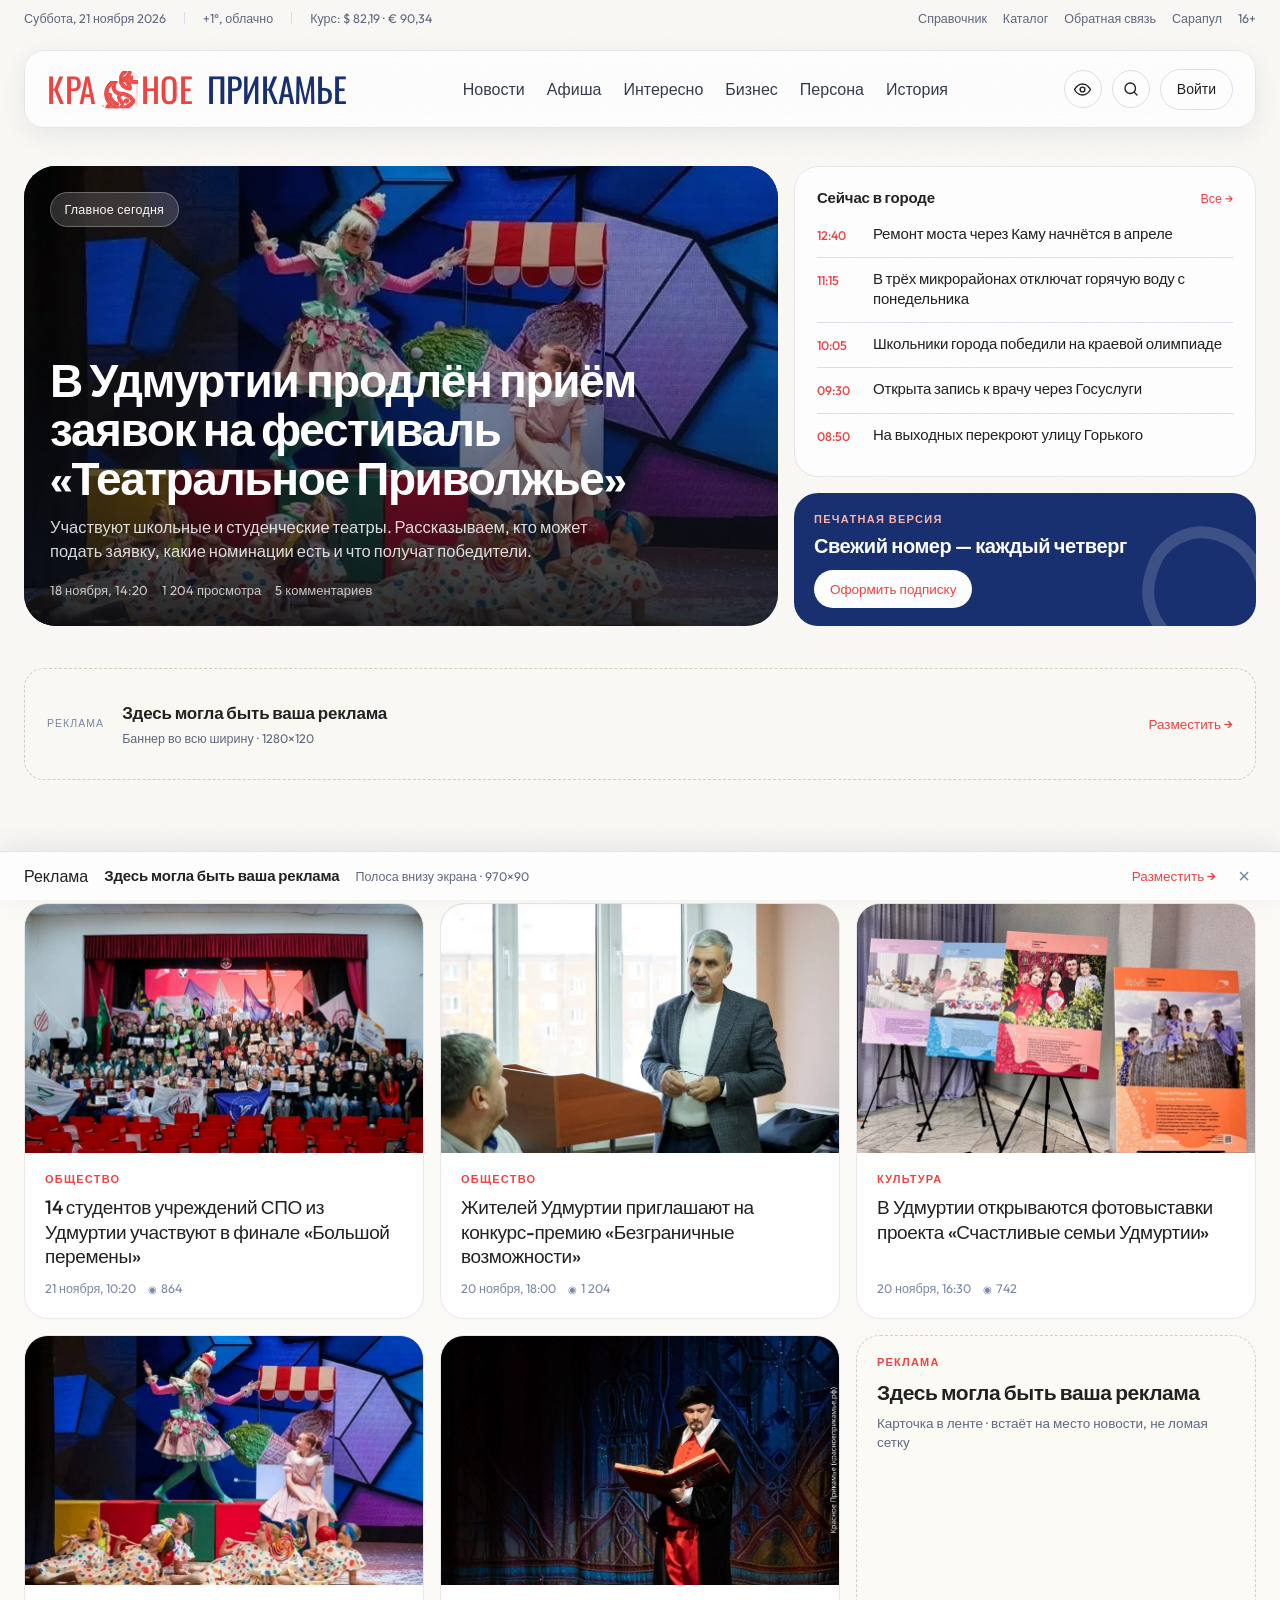
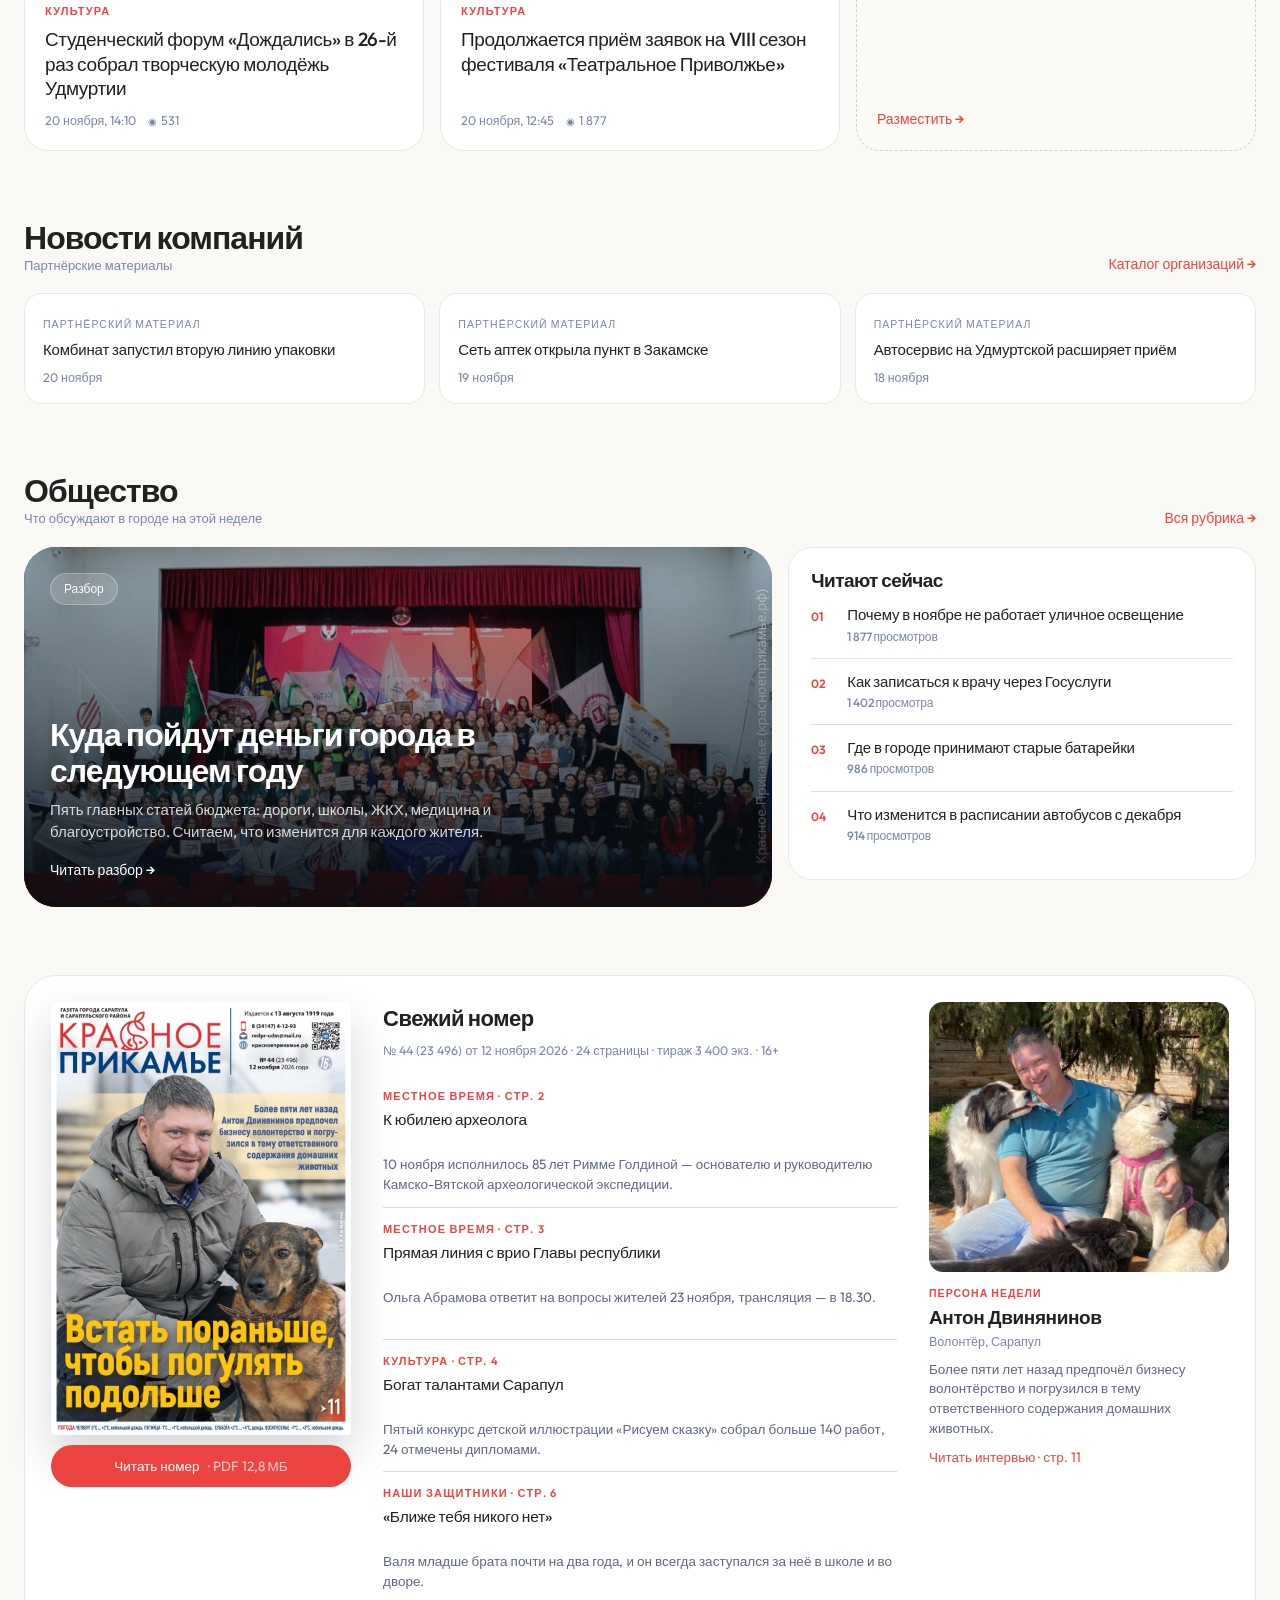
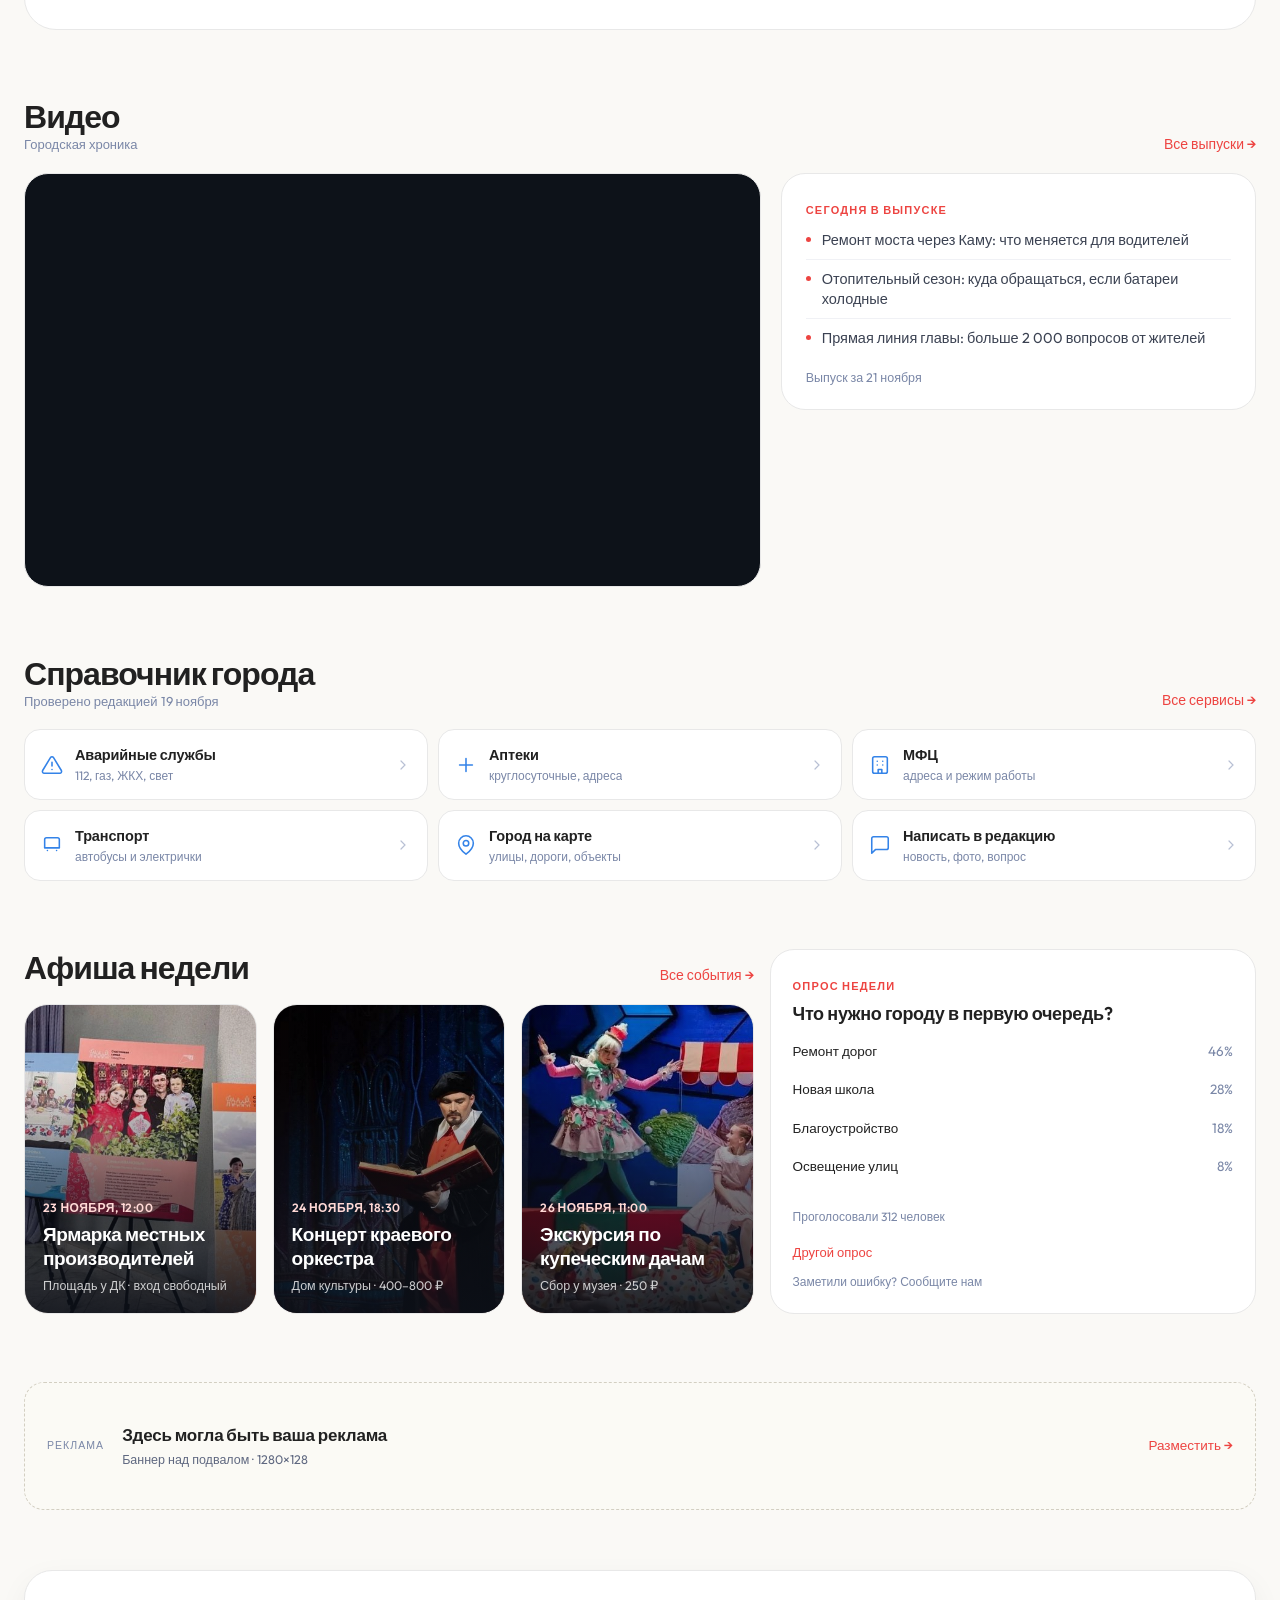
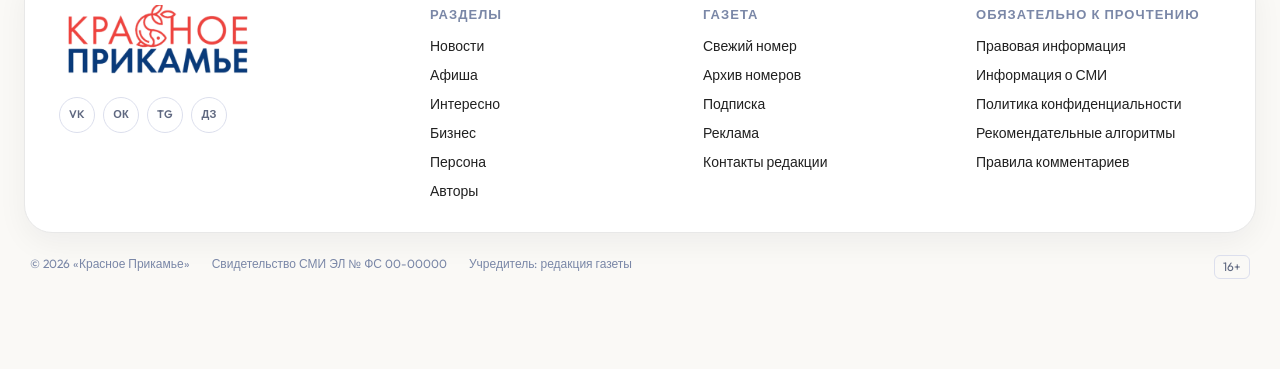
==== index.html @ 41084ffc "Рыба в логотипе очищена от служебного текста и обрезана по контуру" ====
<!DOCTYPE html>
<html lang="ru">
<head>
<meta charset="utf-8">
<meta name="viewport" content="width=device-width, initial-scale=1">
<title>Красное Прикамье — главная</title>
<link rel="icon" href="assets/favicon-32.png" sizes="32x32" type="image/png">
<link rel="icon" href="assets/favicon.png" sizes="512x512" type="image/png">
<link rel="apple-touch-icon" href="assets/favicon-180.png">
<link rel="preconnect" href="https://fonts.googleapis.com">
<link rel="preconnect" href="https://fonts.gstatic.com" crossorigin>
<link href="https://fonts.googleapis.com/css2?family=Outfit:wght@400;500;600;700&family=Oswald:wght@300;400;500;600&display=swap" rel="stylesheet">
<style>
  :root{
    --bg:#faf9f6;
    --surface:#fff;
    --edge:#e8e8e8;
    --ink:#212121;
    --muted:#5f6880;
    --muted-2:#7a87a7;
    --line:#dcdfed;
    --accent:#ed4441;
    --accent-soft:#fdeeea;
    --navy:#18306f;
    --dark:#141413;
    --r:24px;
    --r-lg:32px;
    --wrap:1280px;
  }
  /* зерно бумаги: фиксированный слой поверх страницы */
  body::after{
    content:"";position:fixed;inset:0;pointer-events:none;z-index:60;opacity:.055;
    mix-blend-mode:multiply;
    background-image:url("data:image/svg+xml,%3Csvg xmlns='http://www.w3.org/2000/svg' width='180' height='180'%3E%3Cfilter id='n'%3E%3CfeTurbulence type='fractalNoise' baseFrequency='.9' numOctaves='4' stitchTiles='stitch'/%3E%3CfeColorMatrix type='saturate' values='0'/%3E%3C/filter%3E%3Crect width='180' height='180' filter='url(%23n)'/%3E%3C/svg%3E");
    background-size:180px 180px;
  }
  *{box-sizing:border-box}
  html{scroll-behavior:smooth}
  body{
    margin:0;background:var(--bg);color:var(--ink);
    font:16px/1.5 Outfit,-apple-system,BlinkMacSystemFont,"Helvetica Neue",Arial,sans-serif;
    -webkit-font-smoothing:antialiased;overflow-x:hidden;
  }
  a{color:inherit;text-decoration:none}
  img{display:block;max-width:100%}
  .wrap{width:min(var(--wrap),calc(100% - 48px));margin-inline:auto}
  @media(max-width:640px){.wrap{width:calc(100% - 32px)}}

  /* ---------- шапка ---------- */
  .topline{
    background:var(--bg);
    font-size:12.5px;color:var(--muted);
  }
  .topline .wrap{display:flex;align-items:center;gap:18px;min-height:36px}
  .topline .sep{width:1px;height:12px;background:var(--line)}
  .topline .right{margin-left:auto;display:flex;gap:16px}
  .topline .svc{color:var(--muted)}
  .topline .svc:hover{color:var(--accent)}
  @media(max-width:1100px){.topline .svc{display:none}}
  @media(max-width:640px){
    .topline .wrap{gap:12px;font-size:11.5px}
    .topline .cur{display:none}
    .topline .cur-sep{display:none}
    .topline .right span:not(.keep){display:none}
  }

  header{
    position:sticky;top:14px;z-index:40;
    width:min(var(--wrap),calc(100% - 48px));margin:14px auto 18px;
    background:rgba(255,255,255,.86);
    -webkit-backdrop-filter:blur(8px) saturate(1.1);
    backdrop-filter:blur(8px) saturate(1.1);
    border:1px solid var(--edge);border-radius:20px;
    box-shadow:0 8px 26px rgba(20,25,40,.07)
  }
  @supports not ((backdrop-filter:blur(1px)) or (-webkit-backdrop-filter:blur(1px))){
    header{background:#fff}
  }
  header .wrap{width:auto;padding:0 22px;margin:0}
  @media(max-width:640px){
    header{width:calc(100% - 24px);top:8px;margin:10px auto 14px;border-radius:16px}
    header .wrap{padding:0 14px}
  }
  .nav{display:grid;grid-template-columns:auto 1fr auto;align-items:center;gap:24px;height:76px}
  .logo{display:inline-flex;align-items:center;white-space:nowrap;text-transform:uppercase;
    font-family:'Oswald',-apple-system,sans-serif;font-size:34px;line-height:1}
  .logo .red{color:var(--accent);font-weight:400;letter-spacing:.02em}
  .logo .fish{height:1.12em;width:auto;vertical-align:center;transform:translateY(.07em);
    margin:0 .09em 0 .09em;
    filter:drop-shadow(.3px 0 0 var(--accent)) drop-shadow(-.3px 0 0 var(--accent)) drop-shadow(0 .3px 0 var(--accent)) drop-shadow(0 -.3px 0 var(--accent))}
  .logo .navy{color:#183070;font-weight:400;letter-spacing:-.005em;display:inline-block;margin-left:.4em}
  .logo:hover{opacity:.88}
  @media(max-width:760px){.logo{font-size:22px}}
  .menu{display:flex;gap:22px;justify-content:center;padding:0 24px;margin-left:0;font-size:16px;color:#333c4d;font-weight:400}
  .menu a:hover{color:var(--accent)}
  .nav-actions{display:flex;align-items:center;gap:10px}
  .iconbtn{width:38px;height:38px;border-radius:50%;display:grid;place-items:center;
    border:1px solid var(--line);background:#fff;color:var(--ink);cursor:pointer}
  .iconbtn:hover{border-color:var(--accent);color:var(--accent)}
  .btn{display:inline-flex;align-items:center;gap:8px;border-radius:999px;padding:10px 18px;
    font-size:14px;font-weight:500;background:var(--accent);color:#fff}
  .btn:hover{filter:brightness(1.06)}
  .btn-login{display:inline-flex;align-items:center;border-radius:999px;padding:9px 16px;
    font-size:14px;font-weight:500;color:var(--ink);border:1px solid var(--line);background:#fff}
  .btn-login:hover{border-color:var(--accent);color:var(--accent)}
  @media(max-width:520px){.btn-login{display:none}}
  .burger{display:none}
  @media(max-width:1080px){
    .menu{display:none}
    .nav{grid-template-columns:1fr auto 1fr;gap:12px}
    .logo{justify-self:center}
    .burger{justify-self:start}
    .nav-actions{justify-self:end}
    .burger{display:grid}
  }

  /* ---------- первый экран ---------- */
  .first{padding:20px 0 8px}
  .first-grid{display:grid;grid-template-columns:1.55fr .95fr;gap:16px}
  @media(max-width:1024px){.first-grid{grid-template-columns:1fr}}

  .lead{
    position:relative;border-radius:var(--r-lg);overflow:hidden;min-height:460px;
    display:flex;flex-direction:column;justify-content:space-between;padding:26px;color:#fff;
    background:linear-gradient(160deg,#16264f 0%,#2b4a7d 55%,#6f8bb0 100%);
  }
  .lead::after{
    content:"";position:absolute;inset:0;
    background:linear-gradient(to top,rgba(10,14,20,.88) 0%,rgba(10,14,20,.35) 55%,rgba(10,14,20,.18) 100%);
  }
  .lead > *{position:relative;z-index:2}
  .lead .badge{
    align-self:flex-start;border-radius:999px;background:rgba(255,255,255,.16);
    border:1px solid rgba(255,255,255,.28);padding:7px 14px;font-size:12.5px;
    letter-spacing:.02em;backdrop-filter:blur(8px)
  }
  .lead h1{
    margin:0 0 12px;font-size:clamp(30px,3.6vw,46px);line-height:1.06;
    letter-spacing:-.03em;font-weight:600;max-width:22ch
  }
  .lead p{margin:0 0 18px;font-size:16.5px;line-height:1.45;color:rgba(255,255,255,.85);max-width:52ch}
  .lead .meta{display:flex;gap:14px;font-size:13px;color:rgba(255,255,255,.75)}

  .side{display:grid;grid-template-rows:1fr auto;gap:16px}
  .panel{background:var(--surface);border:1px solid var(--edge);border-radius:var(--r);padding:20px 22px;display:flex;flex-direction:column}
  .panel .ph{display:flex;align-items:baseline;justify-content:space-between;margin-bottom:14px}
  .panel .ph b{font-size:15px;letter-spacing:-.01em;font-weight:600}
  .panel .ph a{font-size:12.5px;color:var(--accent)}
  .nowlist{list-style:none;margin:0;padding:0;display:flex;flex-direction:column;justify-content:space-between;flex:1}
  .nowlist li{padding:11px 0;border-top:1px solid var(--line)}
  .nowlist li:first-child{border-top:0;padding-top:0}
  .nowlist a{display:grid;grid-template-columns:44px 1fr;gap:12px;align-items:start}
  .nowlist time{font-size:12.5px;color:var(--accent);font-weight:500;padding-top:2px}
  .nowlist b{font-size:15px;line-height:1.35;font-weight:500;letter-spacing:-.01em}
  .nowlist a:hover b{color:var(--accent)}

  .promo{
    position:relative;overflow:hidden;border-radius:var(--r);padding:18px 20px;background:#183070;
    display:flex;flex-direction:column;justify-content:space-between;gap:12px
  }
  .promo::after{
    content:"";position:absolute;right:-14px;bottom:-30px;width:104px;height:104px;
    border:12px solid rgba(255,255,255,.16);border-radius:46% 54% 48% 52%;transform:rotate(18deg)
  }
  .promo .kicker{position:relative;z-index:2;font-size:11px;letter-spacing:.12em;text-transform:uppercase;color:#ffb3ad;font-weight:600}
  .promo h3{position:relative;z-index:2;margin:6px 0 0;font-size:20px;line-height:1.2;letter-spacing:-.02em;font-weight:600;color:#fff}
  .promo .btn{align-self:flex-start;position:relative;z-index:2;padding:9px 16px;font-size:13.5px;background:#fff;color:var(--accent)}

  /* ---------- полоса разделов ---------- */

  /* ---------- секции ---------- */
  section{padding:34px 0}
  .sec-head{display:flex;align-items:flex-end;justify-content:space-between;gap:20px;margin-bottom:18px}
  h2{margin:0;font-size:clamp(24px,2.8vw,32px);line-height:1.15;letter-spacing:-.03em;font-weight:600}
  .sec-head .more{font-size:14px;color:var(--accent);white-space:nowrap;font-weight:500}
  .sec-head .sub{font-size:13px;color:var(--muted-2)}

  /* лента */
  .feed{display:grid;grid-template-columns:repeat(3,1fr);gap:16px}
  @media(max-width:980px){.feed{grid-template-columns:1fr 1fr}}
  @media(max-width:640px){.feed{grid-template-columns:1fr}}
  .ncard{background:var(--surface);border:1px solid var(--edge);border-radius:var(--r);overflow:hidden;display:flex;flex-direction:column;transition:box-shadow .18s,transform .18s}
  .ncard:hover{box-shadow:0 10px 26px rgba(20,25,40,.09);transform:translateY(-2px)}
  .ncard .ph{aspect-ratio:16/10;
    background:radial-gradient(80% 65% at 22% 14%,rgba(255,255,255,.55),transparent 62%),
      linear-gradient(135deg,#7f95ab,#b9c8d7 55%,#e2e9f0)}
  .ncard .ph.v2{background:radial-gradient(80% 65% at 25% 18%,rgba(255,255,255,.5),transparent 62%),
      linear-gradient(135deg,#7d918a,#b5c9c1 55%,#e0ece6)}
  .ncard .ph.v3{background:radial-gradient(80% 65% at 20% 16%,rgba(255,255,255,.5),transparent 62%),
      linear-gradient(135deg,#9c9186,#cfc7bd 55%,#efe9e1)}
  .ncard .body{padding:18px 20px 20px;display:flex;flex-direction:column;flex:1}
  .rub{font-size:11px;letter-spacing:.11em;text-transform:uppercase;color:var(--accent);font-weight:600}
  .ncard h3{margin:8px 0 10px;font-size:19px;line-height:1.3;letter-spacing:-.02em;font-weight:500}
  .ncard:hover h3{color:var(--accent)}
  .ncard .meta{margin-top:auto;display:flex;gap:12px;font-size:12.5px;color:var(--muted-2)}
  .ncard .meta .eye::before{content:"◉";margin-right:4px;font-size:10px}

  /* рубрика дня + читают */
  .day{display:grid;grid-template-columns:1.6fr 1fr;gap:16px;align-items:start}
  @media(max-width:1024px){.day{grid-template-columns:1fr}}
  .bigcard{
    position:relative;border-radius:var(--r-lg);overflow:hidden;min-height:360px;color:#fff;
    display:flex;flex-direction:column;justify-content:flex-end;padding:26px;
    background:linear-gradient(150deg,#1d2f55 0%,#3c5a86 55%,#8ea6c4 100%)
  }
  .bigcard::after{content:"";position:absolute;inset:0;
    background:linear-gradient(to top,rgba(10,14,20,.92) 0%,rgba(10,14,20,.45) 55%,rgba(10,14,20,.2) 100%)}
  .bigcard>*{position:relative;z-index:2}
  .bigcard .tag{display:inline-flex;align-self:flex-start;margin-bottom:auto;
    background:rgba(255,255,255,.16);border:1px solid rgba(255,255,255,.26);
    border-radius:999px;padding:6px 13px;font-size:12px}
  .bigcard h3{margin:0 0 10px;font-size:clamp(24px,2.6vw,32px);line-height:1.12;letter-spacing:-.03em;font-weight:600;max-width:24ch}
  .bigcard p{margin:0 0 16px;font-size:15px;color:rgba(255,255,255,.82);max-width:56ch}
  .bigcard .go{font-size:14px;font-weight:500;color:#fff}

  .read{background:var(--surface);border:1px solid var(--edge);border-radius:var(--r);padding:22px}
  .read ol{margin:0;padding:0;list-style:none;counter-reset:r}
  .read li{counter-increment:r;border-top:1px solid var(--line);padding:13px 0}
  .read li:first-child{border-top:0;padding-top:0}
  .read a{display:grid;grid-template-columns:26px 1fr;gap:10px;align-items:start}
  .read a::before{content:counter(r,decimal-leading-zero);font-size:12px;color:var(--accent);font-weight:600;padding-top:3px}
  .read b{font-size:15px;line-height:1.35;font-weight:500;letter-spacing:-.01em}
  .read a:hover b{color:var(--accent)}
  .read .meta{display:block;font-size:12px;color:var(--muted-2);margin-top:3px}

  /* рекламные места */
  .ad{display:flex;align-items:center;gap:18px;border:1px dashed #d3cfc2;border-radius:20px;
    background:#fbfaf5;padding:18px 22px;transition:border-color .18s,background .18s}
  .ad:hover{border-color:var(--accent);background:#fdfaf6}
  .ad .ad-tag{font-size:10.5px;letter-spacing:.1em;text-transform:uppercase;color:var(--muted-2);white-space:nowrap}
  .ad b{display:block;font-size:17px;font-weight:600;letter-spacing:-.01em}
  .ad small{display:block;font-size:12.5px;color:var(--muted);margin-top:3px}
  .ad .ad-cta{margin-left:auto;font-size:13.5px;font-weight:500;color:var(--accent);white-space:nowrap}
  .ad-lead{min-height:112px}
  .ad-card{background:#fbfaf5;border:1px dashed #d3cfc2}
  .ad-card:hover{border-color:var(--accent)}
  .ad-card .ad-big{font-size:21px;line-height:1.2;font-weight:600;letter-spacing:-.02em;margin:10px 0 8px}
  .ad-card .ad-note{margin:0 0 16px;font-size:13.5px;line-height:1.45;color:var(--muted)}
  .ad-card .ad-cta{margin-top:auto;color:var(--accent);font-size:14px;font-weight:500}
  .ad-sticky{position:fixed;left:0;right:0;bottom:0;z-index:55;background:#fff;border-top:1px solid var(--edge);
    box-shadow:0 -6px 24px rgba(20,25,40,.08);padding:10px 0}
  .ad-sticky .wrap{display:flex;align-items:center;gap:16px}
  .ad-sticky b{font-size:15px;font-weight:600;letter-spacing:-.01em}
  .ad-sticky small{font-size:12.5px;color:var(--muted)}
  .ad-sticky .ad-cta{margin-left:auto;font-size:13.5px;font-weight:500;color:var(--accent);white-space:nowrap}
  .ad-close{border:0;background:none;font-size:20px;line-height:1;color:var(--muted-2);cursor:pointer;padding:4px 6px}
  .ad-close:hover{color:var(--accent)}
  @media(max-width:640px){.ad-sticky small{display:none}.ad-sticky b{font-size:14px}}
  body{padding-bottom:64px}
  .ad-wide{min-height:128px}
  @media(max-width:640px){
    .ad{flex-wrap:wrap;gap:10px;padding:16px 18px}
    .ad .ad-cta{margin-left:0}
    .ad b{font-size:16px}
  }

  /* новости компаний */
  .clist{list-style:none;margin:0;padding:0;display:grid;grid-template-columns:repeat(3,1fr);gap:14px}
  @media(max-width:900px){.clist{grid-template-columns:1fr}}
  .clist li{background:#fff;border:1px solid var(--edge);border-radius:18px;padding:16px 18px}
  .clist .paid{font-size:10.5px;letter-spacing:.1em;text-transform:uppercase;color:var(--muted-2)}
  .clist b{display:block;margin-top:6px;font-size:15px;line-height:1.35;font-weight:500;letter-spacing:-.01em}
  .clist a:hover b{color:var(--accent)}
  .clist .when{display:block;margin-top:8px;font-size:12.5px;color:var(--muted-2)}

  /* свежий номер */
  .issue{
    background:#fff;border:1px solid var(--edge);border-radius:var(--r-lg);padding:26px;
    display:grid;grid-template-columns:300px minmax(0,1fr) 300px;gap:32px;align-items:start
  }
  @media(max-width:1180px){
    .issue{grid-template-columns:300px minmax(0,1fr)}
    .person{grid-column:1/-1}
  }
  @media(max-width:900px){
    .issue{grid-template-columns:1fr;padding:18px;gap:20px}
    .person{grid-column:auto}
    .issue-cover{max-width:320px;margin:0 auto;width:100%}
    .cover{max-width:none;width:100%}
    .person{max-width:320px;margin:0 auto;width:100%}
    .issue-right .date{margin-bottom:12px;font-size:12px;line-height:1.5}
    .issue-right h3{font-size:20px}
    .issue-list li{height:auto;overflow:visible}
    .issue-list b,.issue-list .lead-sm{display:block;-webkit-line-clamp:none;min-height:0;overflow:visible}
  }
  .cover{
    aspect-ratio:900/1300;border-radius:4px;background:#fff;overflow:hidden;
    box-shadow:0 20px 44px rgba(20,25,40,.18)
  }
  @media(max-width:900px){.cover{max-width:300px}}
  .cover img{width:100%;height:100%;object-fit:cover;display:block}
  .issue-right h3{margin:0 0 6px;font-size:22px;letter-spacing:-.02em;font-weight:600}
  .issue-right .date{font-size:12.5px;color:var(--muted-2);margin-bottom:16px}
  .issue-list{list-style:none;margin:0;padding:0}
  .issue-list li{border-top:1px solid #d7dbe8;padding:13px 0;height:132px;overflow:hidden;
    display:flex;flex-direction:column}
  .issue-list li:first-child{border-top:0}
  .issue-list .rub{color:var(--accent)}
  .issue-list b{display:-webkit-box;-webkit-line-clamp:2;-webkit-box-orient:vertical;overflow:hidden;
    font-size:15.5px;line-height:1.35;font-weight:500;margin-top:4px;letter-spacing:-.01em;min-height:2.7em}
  .issue-list a:hover b{color:var(--accent)}
  .issue-list .lead-sm{display:-webkit-box;-webkit-line-clamp:2;-webkit-box-orient:vertical;overflow:hidden;
    font-size:13.5px;color:var(--muted);margin-top:3px;min-height:2.9em}
  @media(max-width:640px){
    .issue-list li{height:auto;overflow:visible}
    .issue-list b,.issue-list .lead-sm{display:block;-webkit-line-clamp:none;min-height:0;overflow:visible}
  }
  .issue-cover{max-width:300px;display:flex;flex-direction:column;gap:10px}
  .issue-read{justify-content:center;padding:11px 14px;font-size:13.5px}
  .issue-read span{opacity:.72;font-weight:400;white-space:nowrap}
  .person{max-width:320px}
  .person-ph{aspect-ratio:300/270;border-radius:14px;overflow:hidden;background:#dde1ea}
  .person-ph img{width:100%;height:100%;object-fit:cover;display:block}
  .person-label{margin-top:14px;font-size:10.5px;letter-spacing:.1em;text-transform:uppercase;color:var(--accent);font-weight:600}
  .person-name{margin-top:5px;font-size:19px;font-weight:600;letter-spacing:-.02em;line-height:1.2}
  .person-role{margin-top:3px;font-size:12.5px;color:var(--muted-2)}
  .person p{margin:9px 0 0;font-size:13.5px;line-height:1.45;color:var(--muted)}
  .person a{display:inline-block;margin-top:9px;font-size:13.5px;color:var(--accent)}

  /* видео */
  .video{display:grid;grid-template-columns:minmax(0,1.55fr) minmax(0,1fr);gap:20px;align-items:start}
  @media(max-width:900px){.video{grid-template-columns:1fr}}
  .video-frame{position:relative;aspect-ratio:16/9;border-radius:var(--r);overflow:hidden;
    background:#0d1219;border:1px solid var(--edge)}
  .video-frame iframe{position:absolute;inset:0;width:100%;height:100%;border:0}
  .video-side{background:#fff;border:1px solid var(--edge);border-radius:var(--r);padding:22px 24px}
  .video-side h3{margin:8px 0 10px;font-size:21px;line-height:1.25;letter-spacing:-.02em;font-weight:600}
  .video-side p{margin:0 0 16px;color:var(--muted);font-size:14.5px;line-height:1.5}
  .video-side .src{display:block;margin-top:10px;font-size:12.5px;color:var(--muted-2)}
  .video-list{list-style:none;margin:10px 0 0;padding:0}
  .video-list li{position:relative;padding:9px 0 9px 16px;font-size:14.5px;line-height:1.4;color:#3b4252;border-top:1px solid #f0f1f5}
  .video-list li:first-child{border-top:0;padding-top:0}
  .video-list li::before{content:"";position:absolute;left:0;top:16px;width:5px;height:5px;border-radius:50%;background:var(--accent)}
  .video-list li:first-child::before{top:7px}

  /* справочник */
  .quick{display:grid;grid-template-columns:repeat(3,1fr);gap:10px}
  @media(max-width:900px){.quick{grid-template-columns:1fr 1fr}}
  @media(max-width:560px){.quick{grid-template-columns:1fr}}
  .qrow{display:flex;align-items:center;gap:12px;background:var(--surface);border:1px solid var(--edge);border-radius:16px;
    padding:14px 16px;transition:background .2s ease}
  .qrow:hover{background:#f4f4f4;border-color:#dcdcdc}
  .qrow svg{flex:0 0 22px;color:#3483e8}
  .qrow .txt{display:flex;flex-direction:column;gap:1px;min-width:0}
  .qrow b{font-size:14.5px;font-weight:600;letter-spacing:-.01em;white-space:nowrap;overflow:hidden;text-overflow:ellipsis}
  .qrow small{font-size:12px;color:var(--muted-2);white-space:nowrap;overflow:hidden;text-overflow:ellipsis}
  .qrow .arw{margin-left:auto;flex:0 0 16px;color:#b8c0d4}

  /* афиша + опрос */
  .two{display:grid;grid-template-columns:1.5fr 1fr;gap:16px}
  @media(max-width:1024px){.two{grid-template-columns:1fr}}
  .events{display:grid;grid-template-columns:repeat(3,1fr);gap:16px}
  @media(max-width:720px){.events{grid-template-columns:1fr}}
  .ev{position:relative;aspect-ratio:3/4;background:#e9e6df;border:1px solid var(--edge);
    border-radius:var(--r);overflow:hidden;transition:box-shadow .18s,transform .18s}
  .ev:hover{box-shadow:0 12px 30px rgba(20,25,40,.12);transform:translateY(-2px)}
  .ev img{position:absolute;inset:0;width:100%;height:100%;object-fit:cover;display:block}
  .ev::after{content:"";position:absolute;inset:0;
    background:linear-gradient(to top,rgba(12,16,24,.92) 0%,rgba(12,16,24,.55) 42%,rgba(12,16,24,.05) 78%)}
  .ev-body{position:absolute;left:0;right:0;bottom:0;z-index:2;display:flex;flex-direction:column;gap:6px;padding:18px}
  .ev-when{font-size:12px;font-weight:600;letter-spacing:.04em;text-transform:uppercase;color:#ffd9d6}
  .ev-title{font-size:19px;line-height:1.22;letter-spacing:-.02em;font-weight:600;color:#fff}
  .ev-place{font-size:12.5px;color:rgba(255,255,255,.78)}
  .ev:hover .ev-title{text-decoration:underline}
  .ev h3{margin:6px 0 6px;font-size:16px;line-height:1.3;letter-spacing:-.01em;font-weight:500}
  .ev .place{font-size:12.5px;color:var(--muted-2)}

  .poll{background:var(--surface);border:1px solid var(--edge);border-radius:var(--r);padding:22px;display:flex;flex-direction:column}
  .poll .q{font-size:18px;line-height:1.3;letter-spacing:-.02em;font-weight:600;margin:6px 0 16px}
  .opt{display:block;width:100%;text-align:left;background:none;border:0;padding:0;margin:0 0 12px;
    font:inherit;color:inherit;cursor:pointer}
  .opt:hover:not(:disabled) .row span:first-child{color:var(--accent)}
  .opt:disabled{cursor:default}
  .opt.chosen .row span:first-child{color:var(--accent);font-weight:500}
  .opt.chosen .bar i{background:#c8432f}
  .opt .row{display:flex;justify-content:space-between;font-size:13.5px;margin-bottom:6px}
  .opt .row span:last-child{color:var(--muted-2)}
  .bar{height:6px;border-radius:999px;background:#e8e8e8;overflow:hidden}
  .bar i{display:block;height:100%;border-radius:999px;background:var(--accent)}
  .poll .note{margin-top:auto;padding-top:14px;font-size:12px;color:var(--muted-2)}
  .poll .poll-set .note{margin-top:0;padding-top:14px}
  .poll-more{margin-top:auto;align-self:flex-start;border:0;background:none;padding:0;cursor:pointer;
    font:inherit;font-size:13px;font-weight:500;color:var(--accent)}
  .poll-more:hover{text-decoration:underline}
  .poll-report{display:block;margin-top:10px;font-size:12px;color:var(--muted-2)}
  .poll-report:hover{color:var(--accent)}


  .lead{position:relative}
  .lead>.lead-img{position:absolute;inset:0;width:100%;height:100%;object-fit:cover;z-index:0}
  .lead>:not(.lead-img){position:relative;z-index:2}
  .bigcard{position:relative}
  .bigcard>.big-img{position:absolute;inset:0;width:100%;height:100%;object-fit:cover;z-index:0}
  .bigcard>:not(.big-img){position:relative;z-index:2}
  .ncard .ph{position:relative;overflow:hidden}
  .ncard .ph img{position:absolute;inset:0;width:100%;height:100%;object-fit:cover;display:block}
</style>
<link rel="stylesheet" href="assets/a11y.css?v=3">
<link rel="stylesheet" href="assets/megamenu.css?v=9">
<link rel="stylesheet" href="assets/footer.css?v=6">
<link rel="stylesheet" href="assets/logo-effects.css?v=6">
<link rel="stylesheet" href="assets/mobile-menu.css?v=3">
</head>
<body>

<!-- верхняя служебная строка -->
<div class="topline">
  <div class="wrap">
    <span>Суббота, 21 ноября 2026</span>
    <span class="sep"></span>
    <span>+1°, облачно</span>
    <span class="sep cur-sep"></span>
    <span class="cur">Курс: $ 82,19 · € 90,34</span>
    <div class="right">
      <a class="svc" href="spravochnik.html">Справочник</a>
      <a class="svc" href="katalog.html">Каталог</a>
      <a class="svc" href="#">Обратная связь</a>
      <span class="keep">Сарапул</span>
      <span>16+</span>
    </div>
  </div>
</div>

<header>
  <div class="wrap nav">
    <a class="logo" href="#" aria-label="Красное Прикамье — на главную">
      <span class="logo-mark"><span class="red">КРА</span><img class="fish" src="assets/fish-mark.png?v=3" alt=""><span class="red">НОЕ</span></span><span class="navy">ПРИКАМЬЕ</span>
    </a>
    <nav class="menu">
      <div class="mega" id="mega">
        <button type="button" class="mega-trigger" id="megaTrigger" aria-expanded="false" aria-controls="megaPanel">Новости</button>
        <div class="mega-panel" id="megaPanel" hidden>
          <div class="mega-col">
            <a class="mega-link" href="news.html">
              <svg width="24" height="24" viewBox="0 0 24 24" fill="none" stroke="currentColor" stroke-width="1.6" stroke-linecap="round" stroke-linejoin="round" aria-hidden="true"><rect x="3" y="4" width="18" height="16" rx="2"/><path d="M7 8h7M7 12h7M7 16h7M17 8h1M17 12h1M17 16h1"/></svg>
              <span>Новости</span>
            </a>
            <a class="mega-link" href="#">
              <svg width="24" height="24" viewBox="0 0 24 24" fill="none" stroke="currentColor" stroke-width="1.6" stroke-linecap="round" stroke-linejoin="round" aria-hidden="true"><path d="M3 11v2a1 1 0 0 0 1 1h2l4 3V7L6 10H4a1 1 0 0 0-1 1z"/><path d="M14 9a5 5 0 0 1 0 6M17 6a9 9 0 0 1 0 12"/></svg>
              <span>Народные новости</span>
            </a>
            <a class="mega-link" href="#">
              <svg width="24" height="24" viewBox="0 0 24 24" fill="none" stroke="currentColor" stroke-width="1.6" stroke-linecap="round" stroke-linejoin="round" aria-hidden="true"><circle cx="12" cy="12" r="4"/><path d="M12 2v2M12 20v2M2 12h2M20 12h2M5 5l1.5 1.5M17.5 17.5 19 19M19 5l-1.5 1.5M6.5 17.5 5 19"/></svg>
              <span>Добрые новости</span>
            </a>
            <a class="mega-link" href="#">
              <svg width="24" height="24" viewBox="0 0 24 24" fill="none" stroke="currentColor" stroke-width="1.6" stroke-linecap="round" stroke-linejoin="round" aria-hidden="true"><path d="M21 12a8 8 0 1 1-3-6.2"/><path d="M21 4v5h-5"/><path d="M12 9v6M9 12h6"/></svg>
              <span>Добавить народную новость</span>
            </a>
          </div>
          <div class="mega-col">
            <div class="mega-cap">Рубрики</div>
            <ul class="mega-rubs">
              <li><a href="rubric.html">ДТП</a></li>
              <li><a href="rubric.html">Происшествия</a></li>
              <li><a href="rubric.html">Спорт</a></li>
              <li><a href="rubric.html">Культура</a></li>
              <li><a href="rubric.html">Образование</a></li>
              <li><a href="rubric.html">Общество</a></li>
            </ul>
          </div>
          <a class="mega-promo" href="#">
            <span class="ico">
              <svg width="40" height="40" viewBox="0 0 24 24" fill="none" stroke="currentColor" stroke-width="1.4" stroke-linecap="round" stroke-linejoin="round" aria-hidden="true"><path d="M4 6a2 2 0 0 1 2-2h12a2 2 0 0 1 2 2v9a2 2 0 0 1-2 2H9l-5 4V6z"/><path d="M8 9h8M8 12h5"/><path d="M17 14v4M15 16h4"/></svg>
            </span>
            <b>Добавить новость</b>
            <span>Расскажите другим о том, что происходит в городе</span>
          </a>
        </div>
      </div>

      <div class="mega" id="megaAfisha">
        <button type="button" class="mega-trigger" aria-expanded="false" aria-controls="megaAfishaPanel">Афиша</button>
        <div class="mega-panel" id="megaAfishaPanel" hidden>
          <div class="mega-col">
            <div class="mega-cap mega-cap-lg">Вся афиша нашего города</div>
            <ul class="mega-rubs">
              <li><a href="index.html#afisha">Фильмы</a></li>
              <li><a href="index.html#afisha">Спектакли</a></li>
              <li><a href="index.html#afisha">Концерты</a></li>
              <li><a href="index.html#afisha">Выставки</a></li>
              <li><a href="index.html#afisha">Вечеринки</a></li>
              <li><a href="index.html#afisha">События</a></li>
            </ul>
          </div>
          <div class="mega-col">
            <a class="mega-link" href="index.html#afisha">
              <svg width="24" height="24" viewBox="0 0 24 24" fill="none" stroke="currentColor" stroke-width="1.6" stroke-linecap="round" stroke-linejoin="round" aria-hidden="true"><circle cx="12" cy="12" r="9"/><path d="M8 12h.01M16 12h.01M9 16c1.8-1.4 4.2-1.4 6 0"/></svg>
              <span>Детская афиша</span>
            </a>
            <a class="mega-link" href="index.html#afisha">
              <svg width="24" height="24" viewBox="0 0 24 24" fill="none" stroke="currentColor" stroke-width="1.6" stroke-linecap="round" stroke-linejoin="round" aria-hidden="true"><path d="M3 6.5 9 4l6 2.5L21 4v13.5L15 20l-6-2.5L3 20V6.5z"/><path d="M9 4v13.5M15 6.5V20"/></svg>
              <span>Карта мероприятий</span>
            </a>
            <a class="mega-link" href="#">
              <svg width="24" height="24" viewBox="0 0 24 24" fill="none" stroke="currentColor" stroke-width="1.6" stroke-linecap="round" stroke-linejoin="round" aria-hidden="true"><path d="M3 6.5 9 4l6 2.5L21 4v13.5L15 20l-6-2.5L3 20V6.5z"/><path d="M15 8v6M12 11h6"/></svg>
              <span>Добавить событие</span><span class="mega-badge">бесплатно</span>
            </a>
          </div>
          <a class="mega-promo mega-promo--red" href="#">
            <span class="ico">
              <svg width="40" height="40" viewBox="0 0 24 24" fill="none" stroke="currentColor" stroke-width="1.4" stroke-linecap="round" stroke-linejoin="round" aria-hidden="true"><path d="M3 6.5 9 4l6 2.5L21 4v13.5L15 20l-6-2.5L3 20V6.5z"/><path d="M9 4v13.5M15 6.5V20"/><path d="M16 9v5M13.5 11.5h5"/></svg>
            </span>
            <b>Добавить событие</b>
            <span>Вы можете бесплатно добавить мероприятие в нашу афишу</span>
          </a>
        </div>
      </div>

      <div class="mega" id="megaInterest">
        <button type="button" class="mega-trigger" aria-expanded="false" aria-controls="megaInterestPanel">Интересно</button>
        <div class="mega-panel" id="megaInterestPanel" hidden>
          <div class="mega-col">
            <a class="mega-link" href="#">
              <svg width="24" height="24" viewBox="0 0 24 24" fill="none" stroke="currentColor" stroke-width="1.6" stroke-linecap="round" stroke-linejoin="round" aria-hidden="true"><path d="M4 20V10M10 20V4M16 20v-7M22 20V8"/></svg>
              <span>Опросы</span>
            </a>
            <a class="mega-link" href="#">
              <svg width="24" height="24" viewBox="0 0 24 24" fill="none" stroke="currentColor" stroke-width="1.6" stroke-linecap="round" stroke-linejoin="round" aria-hidden="true"><path d="M4 8h3l2-2h6l2 2h3v11H4z"/><circle cx="12" cy="13" r="3.4"/></svg>
              <span>Фотографии</span>
            </a>
            <a class="mega-link" href="#">
              <svg width="24" height="24" viewBox="0 0 24 24" fill="none" stroke="currentColor" stroke-width="1.6" stroke-linecap="round" stroke-linejoin="round" aria-hidden="true"><circle cx="12" cy="9" r="5"/><path d="M8.5 13.5 7 21l5-3 5 3-1.5-7.5"/></svg>
              <span>Конкурсы</span>
            </a>
            <a class="mega-link" href="#">
              <svg width="24" height="24" viewBox="0 0 24 24" fill="none" stroke="currentColor" stroke-width="1.6" stroke-linecap="round" stroke-linejoin="round" aria-hidden="true"><circle cx="12" cy="8" r="3.6"/><path d="M5 20c0-3.6 3.1-6.4 7-6.4s7 2.8 7 6.4"/></svg>
              <span>Персоны недели</span>
            </a>
            <a class="mega-link" href="authors.html">
              <svg width="24" height="24" viewBox="0 0 24 24" fill="none" stroke="currentColor" stroke-width="1.6" stroke-linecap="round" stroke-linejoin="round" aria-hidden="true"><path d="M20 4c-6 1-10.5 4.5-12.5 9.5L6 18l4.5-1.5C15.5 14.5 19 10 20 4z"/><path d="M6 18l-2 2"/></svg>
              <span>Авторы статей</span>
            </a>
          </div>
          <div class="mega-col">
            <a class="mega-link" href="#">
              <svg width="24" height="24" viewBox="0 0 24 24" fill="none" stroke="currentColor" stroke-width="1.6" stroke-linecap="round" stroke-linejoin="round" aria-hidden="true"><path d="M5 19 15 9l4 4L9 23z"/><path d="M14 6c1.5-1.5 3.5-1.5 5 0s1.5 3.5 0 5"/><path d="M8 16c-1.4.6-2.4 2-2.4 4 2 0 3.4-1 4-2.4"/></svg>
              <span>Факты</span>
            </a>
            <a class="mega-link" href="#">
              <svg width="24" height="24" viewBox="0 0 24 24" fill="none" stroke="currentColor" stroke-width="1.6" stroke-linecap="round" stroke-linejoin="round" aria-hidden="true"><path d="M12 3 2.5 20h19L12 3z"/><path d="M12 10v4M12 17h.01"/></svg>
              <span>Карта пробок</span>
            </a>
            <a class="mega-link" href="#">
              <svg width="24" height="24" viewBox="0 0 24 24" fill="none" stroke="currentColor" stroke-width="1.6" stroke-linecap="round" stroke-linejoin="round" aria-hidden="true"><path d="M7 15a4 4 0 0 1 .6-8A5.5 5.5 0 0 1 18 8.6 3.6 3.6 0 0 1 17.4 15z"/><path d="M8 19h.01M12 19h.01M16 19h.01"/></svg>
              <span>Погода</span>
            </a>
          </div>
          <a class="mega-promo mega-promo--green" href="#">
            <span class="ico">
              <svg width="42" height="42" viewBox="0 0 24 24" fill="none" stroke="currentColor" stroke-width="1.4" stroke-linecap="round" stroke-linejoin="round" aria-hidden="true"><path d="M4 20V11M10 20V5M16 20v-6M22 20V8"/><path d="M3 20h19"/></svg>
            </span>
            <b>Опросы</b>
            <span>Участвуйте и сравнивайте своё мнение с другими горожанами</span>
          </a>
        </div>
      </div>
      <a href="#">Бизнес</a>
      <a href="#">Персона</a>
      <a href="#">История</a>
    </nav>
    <div class="nav-actions">
      <button class="iconbtn burger" id="burger" aria-label="Открыть меню">
        <svg width="18" height="18" viewBox="0 0 24 24" fill="none" stroke="currentColor" stroke-width="1.8" stroke-linecap="round"><path d="M4 7h16M4 12h16M4 17h16"/></svg>
      </button>
      <button class="iconbtn" aria-label="Поиск">
        <svg width="18" height="18" viewBox="0 0 24 24" fill="none" stroke="currentColor" stroke-width="1.8" stroke-linecap="round"><circle cx="11" cy="11" r="7"/><path d="m20 20-3.5-3.5"/></svg>
      </button>
      <a class="btn-login" href="#">Войти</a>
    </div>
  </div>
</header>

<main>

  <!-- первый экран -->
  <div class="first wrap">
    <div class="first-grid">

      <a class="lead" href="#">
        <img class="lead-img" src="assets/photos/hero-theatre.jpg" alt="Сцена фестиваля «Театральное Приволжье»">
        <span class="badge">Главное сегодня</span>
        <div>
          <h1>В Удмуртии продлён приём заявок на фестиваль «Театральное Приволжье»</h1>
          <p>Участвуют школьные и студенческие театры. Рассказываем, кто может подать заявку, какие номинации есть и что получат победители.</p>
          <div class="meta"><span>18 ноября, 14:20</span><span>1 204 просмотра</span><span>5 комментариев</span></div>
        </div>
      </a>

      <div class="side">
        <div class="panel">
          <div class="ph"><b>Сейчас в городе</b><a href="#">Все →</a></div>
          <ul class="nowlist">
            <li><a href="#"><time>12:40</time><b>Ремонт моста через Каму начнётся в апреле</b></a></li>
            <li><a href="#"><time>11:15</time><b>В трёх микрорайонах отключат горячую воду с понедельника</b></a></li>
            <li><a href="#"><time>10:05</time><b>Школьники города победили на краевой олимпиаде</b></a></li>
            <li><a href="#"><time>09:30</time><b>Открыта запись к врачу через Госуслуги</b></a></li>
            <li><a href="#"><time>08:50</time><b>На выходных перекроют улицу Горького</b></a></li>
          </ul>
        </div>

        <div class="promo">
          <div>
            <div class="kicker">Печатная версия</div>
            <h3>Свежий номер — каждый четверг</h3>
          </div>
          <a class="btn" href="#">Оформить подписку</a>
        </div>
      </div>

    </div>

    
  </div>

  <!-- реклама: лидборд -->
  <section class="wrap">
    <a class="ad ad-lead" href="#">
      <span class="ad-tag">Реклама</span>
      <span>
        <b>Здесь могла быть ваша реклама</b>
        <small>Баннер во всю ширину · 1280×120</small>
      </span>
      <span class="ad-cta">Разместить →</span>
    </a>
  </section>

  <!-- лента -->
  <section class="wrap">
    <div class="sec-head">
      <h2>Новости</h2>
      <a class="more" href="#">Все новости →</a>
    </div>
    <div class="feed">

      <a class="ncard" href="article.html">
        <div class="ph"><img src="assets/photos/card-school.jpg" alt=""></div>
        <div class="body">
          <span class="rub">Общество</span>
          <h3>14 студентов учреждений СПО из Удмуртии участвуют в финале «Большой перемены»</h3>
          <div class="meta"><span>21 ноября, 10:20</span><span class="eye">864</span></div>
        </div>
      </a>

      <a class="ncard" href="article.html">
        <div class="ph v2"><img src="assets/photos/card-speaker.jpg" alt=""></div>
        <div class="body">
          <span class="rub">Общество</span>
          <h3>Жителей Удмуртии приглашают на конкурс-премию «Безграничные возможности»</h3>
          <div class="meta"><span>20 ноября, 18:00</span><span class="eye">1 204</span></div>
        </div>
      </a>

      <a class="ncard" href="article.html">
        <div class="ph v3"><img src="assets/photos/card-expo.jpg" alt=""></div>
        <div class="body">
          <span class="rub">Культура</span>
          <h3>В Удмуртии открываются фотовыставки проекта «Счастливые семьи Удмуртии»</h3>
          <div class="meta"><span>20 ноября, 16:30</span><span class="eye">742</span></div>
        </div>
      </a>

      <a class="ncard" href="article.html">
        <div class="ph v3"><img src="assets/photos/hero-theatre.jpg" alt=""></div>
        <div class="body">
          <span class="rub">Культура</span>
          <h3>Студенческий форум «Дождались» в 26-й раз собрал творческую молодёжь Удмуртии</h3>
          <div class="meta"><span>20 ноября, 14:10</span><span class="eye">531</span></div>
        </div>
      </a>

      <a class="ncard" href="article.html">
        <div class="ph"><img src="assets/photos/card-actor.jpg" alt=""></div>
        <div class="body">
          <span class="rub">Культура</span>
          <h3>Продолжается приём заявок на VIII сезон фестиваля «Театральное Приволжье»</h3>
          <div class="meta"><span>20 ноября, 12:45</span><span class="eye">1 877</span></div>
        </div>
      </a>

      <a class="ncard ad-card" href="#">
        <div class="body">
          <span class="rub">Реклама</span>
          <div class="ad-big">Здесь могла быть ваша реклама</div>
          <p class="ad-note">Карточка в ленте · встаёт на место новости, не ломая сетку</p>
          <span class="ad-cta">Разместить →</span>
        </div>
      </a>

    </div>
  </section>

  <!-- новости компаний -->
  <section class="wrap">
    <div class="sec-head">
      <div>
        <h2>Новости компаний</h2>
        <div class="sub">Партнёрские материалы</div>
      </div>
      <a class="more" href="katalog.html">Каталог организаций →</a>
    </div>
    <ul class="clist">
      <li>
        <span class="paid">Партнёрский материал</span>
        <a href="#"><b>Комбинат запустил вторую линию упаковки</b></a>
        <span class="when">20 ноября</span>
      </li>
      <li>
        <span class="paid">Партнёрский материал</span>
        <a href="#"><b>Сеть аптек открыла пункт в Закамске</b></a>
        <span class="when">19 ноября</span>
      </li>
      <li>
        <span class="paid">Партнёрский материал</span>
        <a href="#"><b>Автосервис на Удмуртской расширяет приём</b></a>
        <span class="when">18 ноября</span>
      </li>
    </ul>
  </section>

  <!-- рубрика дня -->
  <section class="wrap">
    <div class="sec-head">
      <div>
        <h2>Общество</h2>
        <div class="sub">Что обсуждают в городе на этой неделе</div>
      </div>
      <a class="more" href="#">Вся рубрика →</a>
    </div>
    <div class="day">
      <a class="bigcard" href="#">
        <img class="big-img" src="assets/photos/card-school.jpg" alt="Публичные слушания по бюджету">
        <span class="tag">Разбор</span>
        <h3>Куда пойдут деньги города в следующем году</h3>
        <p>Пять главных статей бюджета: дороги, школы, ЖКХ, медицина и благоустройство. Считаем, что изменится для каждого жителя.</p>
        <span class="go">Читать разбор →</span>
      </a>

      <div class="read">
        <div class="sec-head" style="margin-bottom:14px">
          <h2 style="font-size:19px">Читают сейчас</h2>
        </div>
        <ol>
          <li><a href="#"><b>Почему в ноябре не работает уличное освещение<span class="meta">1 877 просмотров</span></b></a></li>
          <li><a href="#"><b>Как записаться к врачу через Госуслуги<span class="meta">1 402 просмотра</span></b></a></li>
          <li><a href="#"><b>Где в городе принимают старые батарейки<span class="meta">986 просмотров</span></b></a></li>
          <li><a href="#"><b>Что изменится в расписании автобусов с декабря<span class="meta">914 просмотров</span></b></a></li>
        </ol>
      </div>
    </div>
  </section>

  <!-- свежий номер -->
  <section class="wrap">
    <div class="issue">
      <div class="issue-cover">
        <div class="cover">
          <img src="assets/issue-44-p1.jpg" width="900" height="1300"
            alt="Первая полоса газеты «Красное Прикамье» № 44 от 12 ноября 2026 года: Антон Двинянинов с собакой, заголовок «Встать пораньше, чтобы погулять подольше»">
        </div>
        <a class="btn issue-read" href="#">Читать номер <span>· PDF 12,8 МБ</span></a>
      </div>

      <div class="issue-right">
        <h3>Свежий номер</h3>
        <div class="date">№ 44 (23 496) от 12 ноября 2026 · 24 страницы · тираж 3 400 экз. · 16+</div>
        <ul class="issue-list">
          <li>
            <span class="rub">Местное время · стр. 2</span>
            <b>К юбилею археолога</b>
            <div class="lead-sm">10 ноября исполнилось 85 лет Римме Голдиной — основателю и руководителю Камско-Вятской археологической экспедиции.</div>
          </li>
          <li>
            <span class="rub">Местное время · стр. 3</span>
            <b>Прямая линия с врио Главы республики</b>
            <div class="lead-sm">Ольга Абрамова ответит на вопросы жителей 23 ноября, трансляция — в 18.30.</div>
          </li>
          <li>
            <span class="rub">Культура · стр. 4</span>
            <b>Богат талантами Сарапул</b>
            <div class="lead-sm">Пятый конкурс детской иллюстрации «Рисуем сказку» собрал больше 140 работ, 24 отмечены дипломами.</div>
          </li>
          <li>
            <span class="rub">Наши защитники · стр. 6</span>
            <b>«Ближе тебя никого нет»</b>
            <div class="lead-sm">Валя младше брата почти на два года, и он всегда заступался за неё в школе и во дворе.</div>
          </li>
        </ul>
      </div>

      <aside class="person">
        <div class="person-ph">
          <img src="assets/person-hero.jpg" width="700" height="630" alt="Антон Двинянинов с собаками">
        </div>
        <div class="person-label">Персона недели</div>
        <div class="person-name">Антон Двинянинов</div>
        <div class="person-role">Волонтёр, Сарапул</div>
        <p>Более пяти лет назад предпочёл бизнесу волонтёрство и погрузился в тему ответственного содержания домашних животных.</p>
        <a href="#">Читать интервью · стр. 11</a>
      </aside>
    </div>
  </section>

  <!-- видео -->
  <section class="wrap">
    <div class="sec-head">
      <div>
        <h2>Видео</h2>
        <div class="sub">Городская хроника</div>
      </div>
      <a class="more" href="#">Все выпуски →</a>
    </div>
    <div class="video">
      <div class="video-frame">
        <iframe src="https://vkvideo.ru/video_ext.php?oid=-126387664&id=456245631&hd=2"
          title="Видео администрации Сарапула" loading="lazy" allowfullscreen
          allow="autoplay; encrypted-media; fullscreen; picture-in-picture"></iframe>
      </div>
      <div class="video-side">
        <span class="rub">Сегодня в выпуске</span>
        <ul class="video-list">
          <li>Ремонт моста через Каму: что меняется для водителей</li>
          <li>Отопительный сезон: куда обращаться, если батареи холодные</li>
          <li>Прямая линия главы: больше 2 000 вопросов от жителей</li>
        </ul>
        <span class="src">Выпуск за 21 ноября</span>
      </div>
    </div>
  </section>

  <!-- справочник -->
  <section class="wrap">
    <div class="sec-head">
      <div>
        <h2>Справочник города</h2>
        <div class="sub">Проверено редакцией 19 ноября</div>
      </div>
      <a class="more" href="#">Все сервисы →</a>
    </div>
    <div class="quick">
      <a class="qrow" href="#">
        <svg width="22" height="22" viewBox="0 0 24 24" fill="none" stroke="currentColor" stroke-width="1.7" stroke-linecap="round" stroke-linejoin="round"><path d="M10.3 3.9 1.8 18a2 2 0 0 0 1.7 3h17a2 2 0 0 0 1.7-3L13.7 3.9a2 2 0 0 0-3.4 0z"/><path d="M12 9v4M12 17h.01"/></svg>
        <span class="txt"><b>Аварийные службы</b><small>112, газ, ЖКХ, свет</small></span>
        <svg class="arw" width="16" height="16" viewBox="0 0 24 24" fill="none" stroke="currentColor" stroke-width="1.8" stroke-linecap="round"><path d="m9 18 6-6-6-6"/></svg>
      </a>
      <a class="qrow" href="#">
        <svg width="22" height="22" viewBox="0 0 24 24" fill="none" stroke="currentColor" stroke-width="1.7" stroke-linecap="round"><path d="M12 5v14M5 12h14"/></svg>
        <span class="txt"><b>Аптеки</b><small>круглосуточные, адреса</small></span>
        <svg class="arw" width="16" height="16" viewBox="0 0 24 24" fill="none" stroke="currentColor" stroke-width="1.8" stroke-linecap="round"><path d="m9 18 6-6-6-6"/></svg>
      </a>
      <a class="qrow" href="#">
        <svg width="22" height="22" viewBox="0 0 24 24" fill="none" stroke="currentColor" stroke-width="1.7" stroke-linecap="round" stroke-linejoin="round"><rect x="4" y="3" width="16" height="18" rx="2"/><path d="M9 8h.01M15 8h.01M9 12h.01M15 12h.01M10 21v-4h4v4"/></svg>
        <span class="txt"><b>МФЦ</b><small>адреса и режим работы</small></span>
        <svg class="arw" width="16" height="16" viewBox="0 0 24 24" fill="none" stroke="currentColor" stroke-width="1.8" stroke-linecap="round"><path d="m9 18 6-6-6-6"/></svg>
      </a>
      <a class="qrow" href="#">
        <svg width="22" height="22" viewBox="0 0 24 24" fill="none" stroke="currentColor" stroke-width="1.7" stroke-linecap="round" stroke-linejoin="round"><path d="M4 6a2 2 0 0 1 2-2h12a2 2 0 0 1 2 2v9H4z"/><path d="M4 15h16M7 18h.01M17 18h.01"/></svg>
        <span class="txt"><b>Транспорт</b><small>автобусы и электрички</small></span>
        <svg class="arw" width="16" height="16" viewBox="0 0 24 24" fill="none" stroke="currentColor" stroke-width="1.8" stroke-linecap="round"><path d="m9 18 6-6-6-6"/></svg>
      </a>
      <a class="qrow" href="#">
        <svg width="22" height="22" viewBox="0 0 24 24" fill="none" stroke="currentColor" stroke-width="1.7" stroke-linecap="round" stroke-linejoin="round"><path d="M20 10c0 6-8 12-8 12S4 16 4 10a8 8 0 0 1 16 0z"/><circle cx="12" cy="10" r="3"/></svg>
        <span class="txt"><b>Город на карте</b><small>улицы, дороги, объекты</small></span>
        <svg class="arw" width="16" height="16" viewBox="0 0 24 24" fill="none" stroke="currentColor" stroke-width="1.8" stroke-linecap="round"><path d="m9 18 6-6-6-6"/></svg>
      </a>
      <a class="qrow" href="#">
        <svg width="22" height="22" viewBox="0 0 24 24" fill="none" stroke="currentColor" stroke-width="1.7" stroke-linecap="round" stroke-linejoin="round"><path d="M21 15a2 2 0 0 1-2 2H7l-4 4V5a2 2 0 0 1 2-2h14a2 2 0 0 1 2 2z"/></svg>
        <span class="txt"><b>Написать в редакцию</b><small>новость, фото, вопрос</small></span>
        <svg class="arw" width="16" height="16" viewBox="0 0 24 24" fill="none" stroke="currentColor" stroke-width="1.8" stroke-linecap="round"><path d="m9 18 6-6-6-6"/></svg>
      </a>
    </div>
  </section>

  <!-- афиша и опрос -->
  <section class="wrap" id="afisha">
    <div class="two">
      <div>
        <div class="sec-head">
          <h2>Афиша недели</h2>
          <a class="more" href="#">Все события →</a>
        </div>
        <div class="events">
          <a class="ev" href="#">
            <img src="assets/photos/card-expo.jpg" alt="">
            <span class="ev-body">
              <span class="ev-when">23 ноября, 12:00</span>
              <span class="ev-title">Ярмарка местных производителей</span>
              <span class="ev-place">Площадь у ДК · вход свободный</span>
            </span>
          </a>
          <a class="ev" href="#">
            <img src="assets/photos/card-actor.jpg" alt="">
            <span class="ev-body">
              <span class="ev-when">24 ноября, 18:30</span>
              <span class="ev-title">Концерт краевого оркестра</span>
              <span class="ev-place">Дом культуры · 400–800 ₽</span>
            </span>
          </a>
          <a class="ev" href="#">
            <img src="assets/photos/hero-theatre.jpg" alt="">
            <span class="ev-body">
              <span class="ev-when">26 ноября, 11:00</span>
              <span class="ev-title">Экскурсия по купеческим дачам</span>
              <span class="ev-place">Сбор у музея · 250 ₽</span>
            </span>
          </a>
        </div>
      </div>

      <div class="poll">
        <div class="poll-set">
          <span class="rub">Опрос недели</span>
          <div class="q">Что нужно городу в первую очередь?</div>
          <button class="opt" type="button" data-votes="143">
            <span class="row"><span>Ремонт дорог</span><span class="pct">46%</span></span>
            <span class="bar"><i style="width:46%"></i></span>
          </button>
          <button class="opt" type="button" data-votes="87">
            <span class="row"><span>Новая школа</span><span class="pct">28%</span></span>
            <span class="bar"><i style="width:28%"></i></span>
          </button>
          <button class="opt" type="button" data-votes="56">
            <span class="row"><span>Благоустройство</span><span class="pct">18%</span></span>
            <span class="bar"><i style="width:18%"></i></span>
          </button>
          <button class="opt" type="button" data-votes="26">
            <span class="row"><span>Освещение улиц</span><span class="pct">8%</span></span>
            <span class="bar"><i style="width:8%"></i></span>
          </button>
          <div class="note">Проголосовали 312 человек</div>
        </div>

        <div class="poll-set" hidden>
          <span class="rub">Опрос недели</span>
          <div class="q">Что мешает гулять вечером?</div>
          <button class="opt" type="button" data-votes="85">
            <span class="row"><span>Тёмные улицы</span><span class="pct">41%</span></span>
            <span class="bar"><i style="width:41%"></i></span>
          </button>
          <button class="opt" type="button" data-votes="69">
            <span class="row"><span>Разбитые тротуары</span><span class="pct">33%</span></span>
            <span class="bar"><i style="width:33%"></i></span>
          </button>
          <button class="opt" type="button" data-votes="35">
            <span class="row"><span>Мало скамеек</span><span class="pct">17%</span></span>
            <span class="bar"><i style="width:17%"></i></span>
          </button>
          <button class="opt" type="button" data-votes="19">
            <span class="row"><span>Нет общественных туалетов</span><span class="pct">9%</span></span>
            <span class="bar"><i style="width:9%"></i></span>
          </button>
          <div class="note">Проголосовали 208 человек</div>
        </div>

        <button class="poll-more" type="button" id="pollMore">Другой опрос</button>
        <a class="poll-report" href="#">Заметили ошибку? Сообщите нам</a>
      </div>
    </div>
  </section>

  <!-- реклама: над подвалом -->
  <section class="wrap">
    <a class="ad ad-wide" href="#">
      <span class="ad-tag">Реклама</span>
      <span>
        <b>Здесь могла быть ваша реклама</b>
        <small>Баннер над подвалом · 1280×128</small>
      </span>
      <span class="ad-cta">Разместить →</span>
    </a>
  </section>

</main>

<footer id="site-footer"></footer>

<script>
  (() => {
    const sets = [...document.querySelectorAll('.poll-set')];
    const btn = document.getElementById('pollMore');
    if (!btn || sets.length < 2) return;
    let i = 0;
    btn.addEventListener('click', () => {
      sets[i].hidden = true;
      i = (i + 1) % sets.length;
      sets[i].hidden = false;
    });
  })();
</script>

<!-- реклама: sticky-полоса -->
<div class="ad-sticky" id="adSticky">
  <div class="wrap">
    <span class="ad-tag">Реклама</span>
    <b>Здесь могла быть ваша реклама</b>
    <small>Полоса внизу экрана · 970×90</small>
    <a class="ad-cta" href="#">Разместить →</a>
    <button class="ad-close" type="button" id="adClose" aria-label="Закрыть рекламу">×</button>
  </div>
</div>

<script>
  (() => {
    const bar = document.getElementById('adSticky');
    const btn = document.getElementById('adClose');
    if (!bar || !btn) return;
    btn.addEventListener('click', () => {
      bar.remove();
      document.body.style.paddingBottom = '0';
    });
  })();
</script>

<script src="assets/a11y.js?v=3"></script>
<script src="assets/megamenu.js?v=3"></script>
<script src="assets/footer.js?v=4"></script>
<script src="assets/logo-effects.js?v=3"></script>
<script src="assets/mobile-menu.js?v=2"></script>
<script>
  (() => {
    document.querySelectorAll('.poll-set').forEach(function (set) {
      var opts = [...set.querySelectorAll('.opt')];
      var note = set.querySelector('.note');
      if (!opts.length || !note) return;

      function total() {
        return opts.reduce((sum, o) => sum + Number(o.dataset.votes || 0), 0);
      }

      function render() {
        var t = total();
        opts.forEach(function (o) {
          var pct = t ? Math.round(Number(o.dataset.votes) / t * 100) : 0;
          o.querySelector('.pct').textContent = pct + '%';
          o.querySelector('.bar i').style.width = pct + '%';
        });
        note.textContent = 'Проголосовали ' + t.toLocaleString('ru-RU') + ' человек';
      }

      opts.forEach(function (o) {
        o.addEventListener('click', function () {
          if (set.dataset.voted === '1') return;
          set.dataset.voted = '1';
          opts.forEach(function (x) { x.disabled = true; });
          o.dataset.votes = String(Number(o.dataset.votes || 0) + 1);
          o.classList.add('chosen');
          render();
        });
      });
    });
  })();
</script>

</body>
</html>
---- assets/a11y.css ----
/* Версия для слабовидящих: панель настроек и режимы отображения */

.a11y-wrap{position:relative;display:inline-flex}

.a11y-btn{
  width:38px;height:38px;border-radius:50%;display:grid;place-items:center;
  border:1px solid var(--line);background:#fff;color:var(--ink);cursor:pointer;
}
.a11y-btn:hover,.a11y-btn[aria-expanded="true"]{border-color:var(--accent);color:var(--accent)}
.a11y-btn svg{display:block}

.a11y-panel{
  position:absolute;top:calc(100% + 10px);right:0;z-index:70;width:290px;
  background:#fff;border:1px solid var(--edge);border-radius:18px;padding:16px 18px;
  box-shadow:0 18px 44px rgba(20,25,40,.16);color:var(--ink);
  font:15px/1.4 Outfit,-apple-system,BlinkMacSystemFont,Arial,sans-serif
}
.a11y-panel[hidden]{display:none}
@media(max-width:640px){
  .a11y-panel{
    position:fixed;left:12px;right:12px;top:96px;width:auto;max-width:none;
    max-height:calc(100vh - 120px);overflow:auto
  }
}
.a11y-panel h4{margin:0 0 12px;font-size:13px;letter-spacing:.06em;text-transform:uppercase;color:#6b7280;font-weight:600}
.a11y-group{margin-bottom:12px}
.a11y-group .cap{display:block;font-size:12.5px;color:#6b7280;margin-bottom:6px}
.a11y-row{display:flex;gap:6px;flex-wrap:wrap}
.a11y-opt{
  flex:1;min-width:58px;padding:8px 6px;border:1px solid #dcdfed;border-radius:10px;background:#fff;
  font:inherit;font-size:13px;cursor:pointer;color:#212121;text-align:center
}
.a11y-opt:hover{border-color:var(--accent)}
.a11y-opt[aria-pressed="true"]{background:#212121;border-color:#212121;color:#fff}
.a11y-check{display:flex;align-items:center;gap:8px;font-size:14px;margin:8px 0}
.a11y-check input{width:16px;height:16px;accent-color:var(--accent)}
.a11y-reset{
  width:100%;margin-top:10px;padding:9px 12px;border:1px solid #dcdfed;border-radius:10px;background:#fff;
  font:inherit;font-size:13.5px;cursor:pointer;color:#212121
}
.a11y-reset:hover{border-color:var(--accent);color:var(--accent)}

/* крупный шрифт */
html.a11y-fs-1 body{zoom:1.12}
html.a11y-fs-2 body{zoom:1.25}

/* без изображений */
html.a11y-noimg img{display:none !important}
html.a11y-noimg .ph,
html.a11y-noimg .bigcard,
html.a11y-noimg .lead{background:#e6e6e6 !important}
html.a11y-noimg .ph::after{content:"";display:block;height:100%}

/* без анимаций */
html.a11y-noanim *,
html.a11y-noanim *::before,
html.a11y-noanim *::after{
  transition:none !important;animation:none !important;scroll-behavior:auto !important
}

/* тема: чёрным по белому */
html.a11y-bw{
  --bg:#fff;--surface:#fff;--ink:#000;--muted:#000;--muted-2:#222;--edge:#000;--line:#000;--accent:#000
}
html.a11y-bw body::after{display:none}
html.a11y-bw *{box-shadow:none !important;text-shadow:none !important}
html.a11y-bw img{filter:grayscale(1) contrast(1.15)}

/* тема: белым по чёрному */
html.a11y-wb{
  --bg:#000;--surface:#000;--ink:#fff;--muted:#fff;--muted-2:#d4d4d4;--edge:#fff;--line:#fff;--accent:#ffd400
}
html.a11y-wb body::after{display:none}
html.a11y-wb *{box-shadow:none !important;text-shadow:none !important}
html.a11y-wb img{filter:grayscale(1) contrast(1.1)}
html.a11y-wb header,
html.a11y-wb .panel,
html.a11y-wb .ncard,
html.a11y-wb .ev,
html.a11y-wb .poll,
html.a11y-wb .read,
html.a11y-wb .qrow,
html.a11y-wb .issue,
html.a11y-wb .clist li,
html.a11y-wb footer,
html.a11y-wb .ad,
html.a11y-wb .card,
html.a11y-wb .org{background:#000 !important}
html.a11y-wb .promo,
html.a11y-wb .bigcard,
html.a11y-wb .lead{background:#111 !important}

/* тема: жёлтым по чёрному */
html.a11y-by{
  --bg:#000;--surface:#000;--ink:#ffdc00;--muted:#ffdc00;--muted-2:#ffdc00;--edge:#ffdc00;--line:#ffdc00;--accent:#ffdc00
}
html.a11y-by body::after{display:none}
html.a11y-by *{box-shadow:none !important;text-shadow:none !important;background-image:none !important}
html.a11y-by img{display:none !important}
html.a11y-by header,
html.a11y-by .panel,
html.a11y-by .ncard,
html.a11y-by .ev,
html.a11y-by .poll,
html.a11y-by .read,
html.a11y-by .qrow,
html.a11y-by .issue,
html.a11y-by .clist li,
html.a11y-by footer,
html.a11y-by .ad,
html.a11y-by .card,
html.a11y-by .org,
html.a11y-by .promo,
html.a11y-by .bigcard,
html.a11y-by .lead{background:#000 !important;border-color:#ffdc00 !important}
html.a11y-by .ph{background:#000 !important;min-height:40px}
html.a11y-by .btn{background:#ffdc00 !important;color:#000 !important}
html.a11y-by a,html.a11y-by .rub{color:#ffdc00 !important}
---- assets/megamenu.css ----
/* Мега-меню «Новости» */

.mega{position:relative;display:inline-flex;align-items:center}

.mega-trigger{
  font:inherit;color:inherit;background:none;border:0;padding:0;cursor:pointer;letter-spacing:inherit;
  display:inline-flex;align-items:center;gap:5px
}
.mega-trigger[aria-expanded="true"]{color:var(--accent)}

.mega-panel{
  position:fixed;top:98px;left:0;right:0;margin-inline:auto;transform:translateY(-4px);z-index:65;
  width:max-content;max-width:calc(100vw - 32px);
  display:grid;grid-template-columns:max-content max-content 176px;
  background:#fff;border:1px solid var(--edge);border-radius:18px;overflow:hidden;
  box-shadow:0 22px 54px rgba(20,25,40,.16);
  opacity:0;transition:opacity .14s ease,transform .14s ease
}
.mega-panel:not([hidden]){opacity:1;transform:translateY(0)}
.mega-panel[hidden]{display:none}

.mega-col{padding:12px 11px}
.mega-col + .mega-col{border-left:1px solid #f2f3f7}

.mega-link{display:flex;align-items:center;gap:10px;padding:6px 8px;margin:0 -8px;border-radius:8px;
  font-size:13.5px;color:#333c4d}
.mega-link:hover{background:#f7f6f2;color:var(--accent)}
.mega-link svg{flex:none;width:18px;height:18px;color:#6b7280}
.mega-link:hover svg{color:var(--accent)}

.mega-cap{font-size:10.5px;letter-spacing:.04em;text-transform:uppercase;color:var(--muted-2);font-weight:600;margin:0 0 6px 8px}
.mega-cap-lg{font-size:15px;letter-spacing:-.01em;text-transform:none;color:#212121;margin:0 0 8px 8px}
.mega-rubs{list-style:none;margin:0;padding:0}
.mega-rubs li{padding:1px 0}
.mega-rubs a{display:block;padding:5px 8px;margin:0 -8px;border-radius:8px;font-size:13.5px;color:#6b7280}
.mega-rubs a:hover{background:#f7f6f2;color:var(--accent)}

.mega-badge{display:inline-block;margin-left:6px;padding:2px 8px;border-radius:999px;
  background:#e2ecd9;color:#37622a;font-size:11.5px;white-space:nowrap}

.mega-promo{
  background:#183070;color:#fff;padding:14px;
  display:flex;flex-direction:column;align-items:center;justify-content:center;text-align:center;gap:7px
}
.mega-promo .ico{
  width:54px;height:54px;border-radius:50%;background:#fff;color:#183070;
  display:grid;place-items:center;margin-bottom:2px
}
.mega-promo .ico svg{width:26px;height:26px}
.mega-promo b{font-size:14.5px;font-weight:600;letter-spacing:-.01em}
.mega-promo span{font-size:11.5px;line-height:1.4;color:rgba(255,255,255,.78);max-width:22ch}
.mega-promo:hover b{text-decoration:underline}

@media(max-width:1080px){.mega-panel{display:none !important}}
---- assets/footer.css ----
/* Общий подвал сайта */
  footer{margin-top:26px;background:var(--bg);padding:0 0 26px}
  .fcard{background:#fff;border:1px solid var(--edge);border-radius:28px;padding:34px 34px 30px;
    box-shadow:0 10px 30px rgba(20,25,40,.05)}
  @media(max-width:640px){.fcard{padding:22px 20px;border-radius:20px}}
  .fgrid{display:grid;grid-template-columns:1.4fr 1fr 1fr 1fr;gap:28px}
  @media(max-width:900px){.fgrid{grid-template-columns:1fr 1fr}}
  @media(max-width:560px){
    .fgrid{grid-template-columns:1fr 1fr;gap:22px 16px}
    .fbrand{grid-column:1/-1;display:flex;flex-direction:column;align-items:center;text-align:center}
    .fbrand .logo img{margin-inline:auto}
    .socials{justify-content:center}
    .fbrand p{max-width:none}
    footer{padding-bottom:18px}
    footer h4{margin-bottom:8px;font-size:11.5px}
    footer ul{font-size:13.5px;gap:6px}
    .fgrid > div:nth-child(4){grid-column:1/-1}
    .fgrid > div:nth-child(4) ul{grid-template-columns:1fr 1fr;column-gap:16px}
    .legal{gap:6px 14px;font-size:11.5px;line-height:1.4}
    .legal .age{margin-left:0}
  }
  footer h4{margin:0 0 12px;font-size:13px;letter-spacing:.08em;text-transform:uppercase;color:var(--muted-2);font-weight:600}
  footer ul{list-style:none;margin:0;padding:0;display:grid;gap:8px;font-size:14px}
  footer a:hover{color:var(--accent)}
  .fbrand .logo img{height:86px;width:auto;display:block}
  @media(max-width:560px){.fbrand .logo img{height:72px}}
  .fbrand p{font-size:13.5px;color:var(--muted);margin:10px 0 16px;max-width:32ch;line-height:1.5}
  .socials{display:flex;gap:8px}
  .socials a{width:36px;height:36px;border-radius:50%;border:1px solid var(--line);
    display:grid;place-items:center;font-size:11px;color:var(--muted);font-weight:600}
  .socials a:hover{border-color:var(--accent);color:var(--accent)}
  .legal{margin-top:22px;padding:0 6px;
    display:flex;flex-wrap:wrap;gap:8px 22px;font-size:12px;color:var(--muted-2)}
  .legal .age{margin-left:auto;border:1px solid var(--line);border-radius:6px;padding:2px 8px;color:var(--muted)}
---- assets/logo-effects.css ----
/* Пасхалка: «Кибер Прикамье» на знаке логотипа */

.logo{position:relative}
.logo-mark{display:inline-flex;align-items:center;position:relative}


.logo-mark.is-cyber .red:first-of-type{
  background:linear-gradient(92deg,#35e7ff 0%,#7dd3fc 26%,#a78bfa 54%,#ff2d6a 78%,#35e7ff 100%);
  background-size:220% 100%;
  -webkit-background-clip:text;background-clip:text;color:transparent;
  filter:drop-shadow(0 0 7px rgba(53,231,255,.45));
  animation:cyber-glitch .95s steps(2,end) 1,cyber-shimmer 4.5s linear infinite .95s
}
.logo-mark.is-cyber .fish{display:none}

.logo .fish{cursor:pointer}

@keyframes cyber-glitch{
  0%{text-shadow:none;transform:none}
  18%{text-shadow:-2px 0 #35e7ff,2px 0 #ff2d6a;transform:translateX(1px)}
  36%{text-shadow:2px 0 #35e7ff,-2px 0 #ff2d6a;transform:translateX(-1.5px)}
  54%{text-shadow:-1px 0 #35e7ff,1px 0 #ff2d6a;transform:translateX(1px)}
  72%{text-shadow:1px 0 #35e7ff,-1px 0 #ff2d6a;transform:none}
  100%{text-shadow:none;transform:none}
}
@keyframes cyber-shimmer{
  0%{background-position:0% 50%}
  100%{background-position:200% 50%}
}
@media(prefers-reduced-motion:reduce){
  .logo-mark.is-cyber .red{animation:none}
}
---- assets/mobile-menu.css ----
/* Мобильное меню (бургер) */

.mmenu{position:fixed;inset:0;z-index:90;display:flex;justify-content:flex-start}
.mmenu[hidden]{display:none}

.mmenu-backdrop{position:absolute;inset:0;background:rgba(12,16,24,.45);animation:mmenu-fade .18s ease}
.mmenu-panel{
  position:relative;width:min(360px,88vw);height:100%;background:#fff;padding:16px 20px 26px;
  display:flex;flex-direction:column;overflow:auto;box-shadow:16px 0 44px rgba(20,25,40,.2);
  animation:mmenu-slide .22s ease
}
.mmenu-head{display:flex;align-items:center;justify-content:space-between;margin-bottom:10px}
.mmenu-title{font-family:Oswald,sans-serif;font-size:13px;letter-spacing:.1em;text-transform:uppercase;color:var(--muted-2)}
.mmenu-close{width:38px;height:38px;border-radius:50%;border:1px solid var(--line);background:#fff;
  display:grid;place-items:center;cursor:pointer;color:var(--ink)}
.mmenu-close:hover{border-color:var(--accent);color:var(--accent)}

.mmenu-grp{margin:14px 0 4px;font-size:10.5px;letter-spacing:.1em;text-transform:uppercase;color:var(--muted-2);font-weight:600}
.mmenu a{display:block;padding:11px 2px;font-size:17px;color:#1f2430;border-bottom:1px solid #f2f3f7}
.mmenu a:hover,.mmenu a:focus{color:var(--accent)}
.mmenu .mmenu-cta{margin-top:18px;border:0;border-radius:999px;text-align:center;padding:12px;
  background:var(--accent);color:#fff;font-size:15px;font-weight:500}
.mmenu .mmenu-cta:hover{filter:brightness(1.05);color:#fff}

body.mmenu-open{overflow:hidden}

@keyframes mmenu-slide{from{opacity:.55}to{opacity:1}}
@keyframes mmenu-fade{from{opacity:0}to{opacity:1}}

@media(min-width:1081px){.mmenu{display:none !important}}
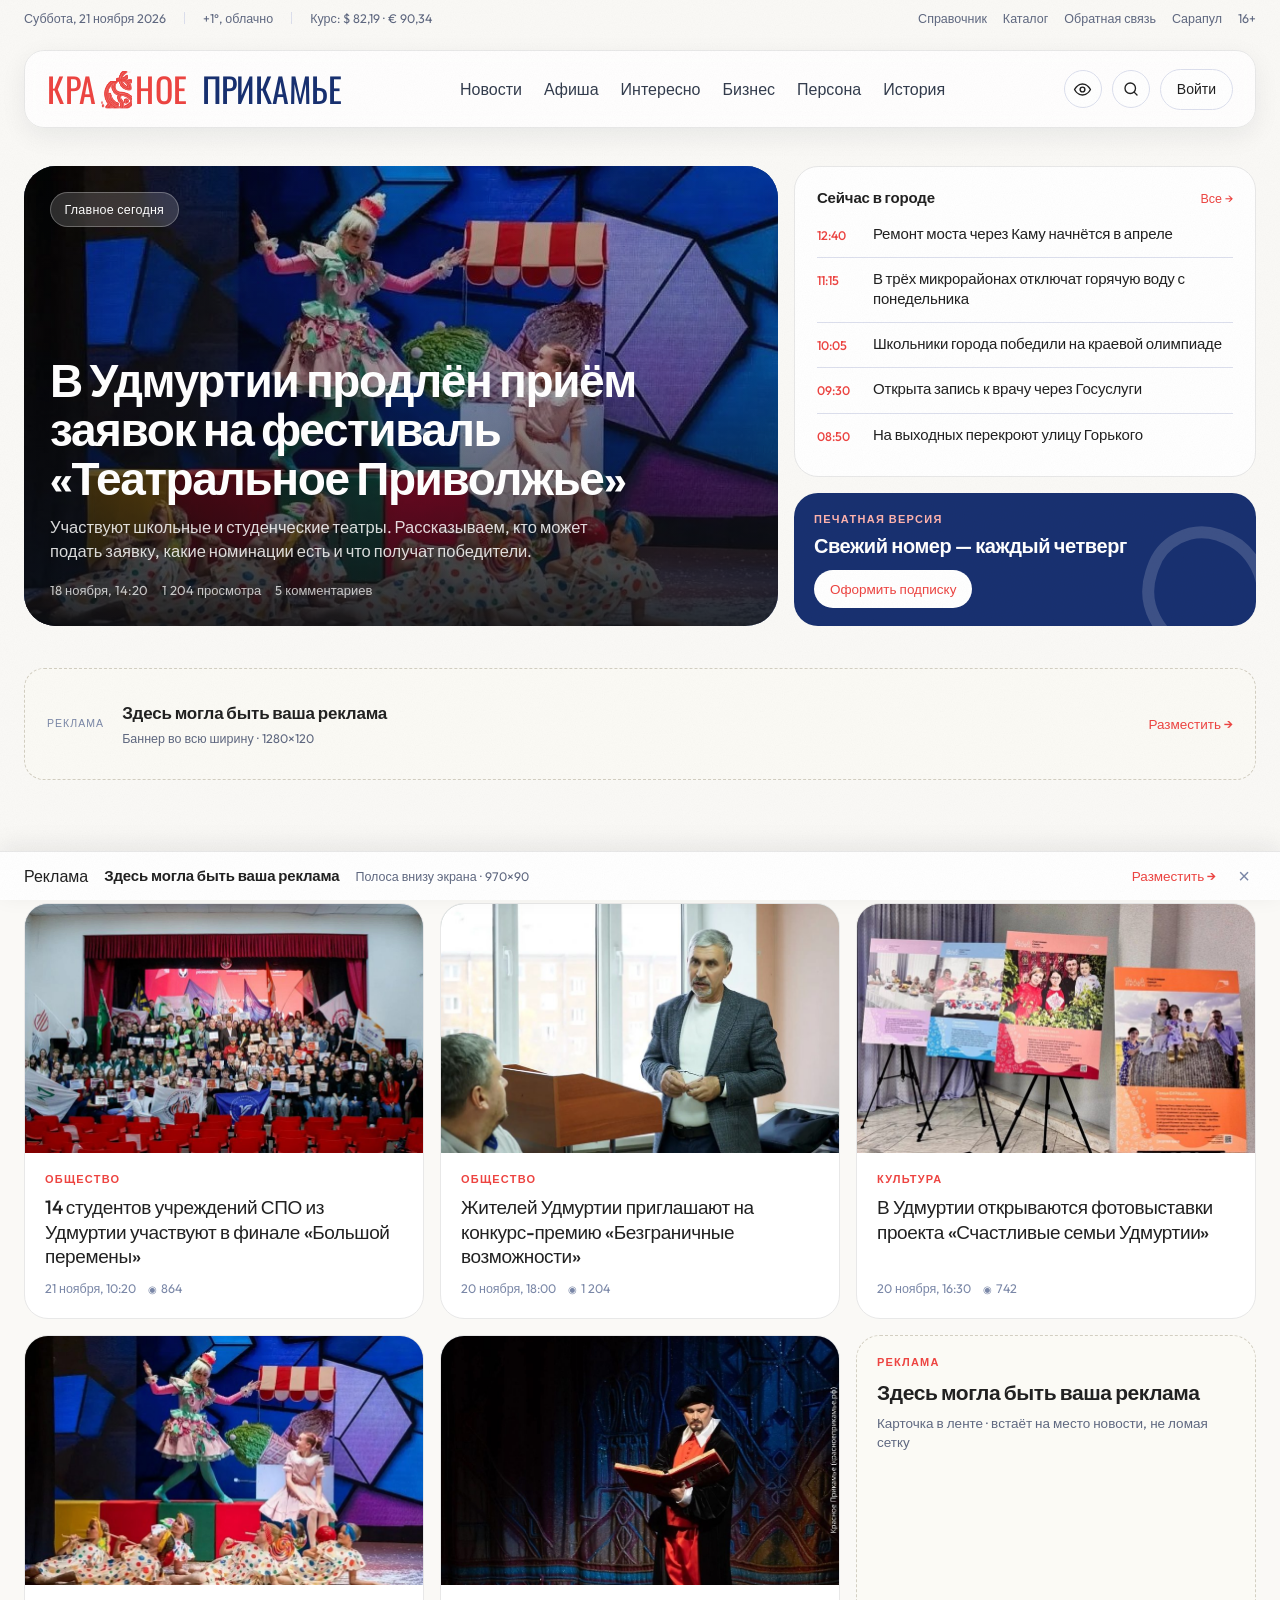
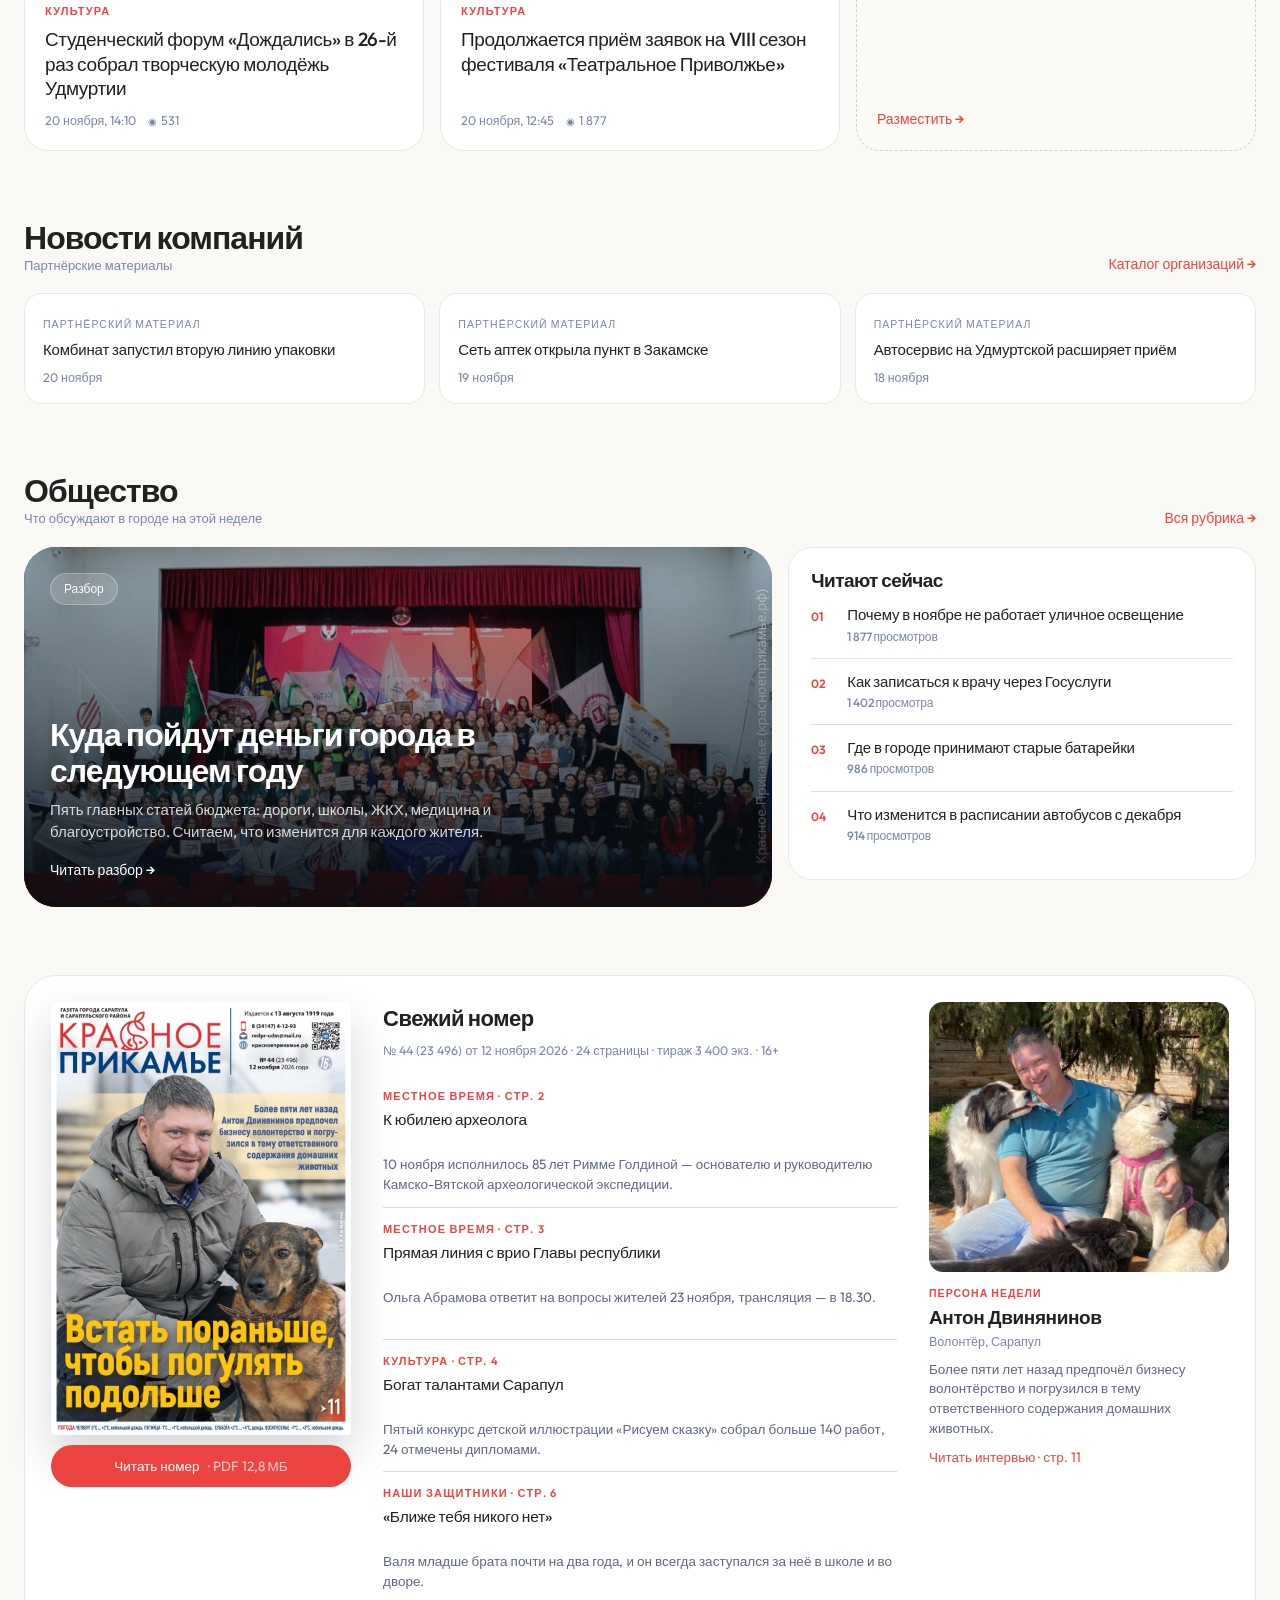
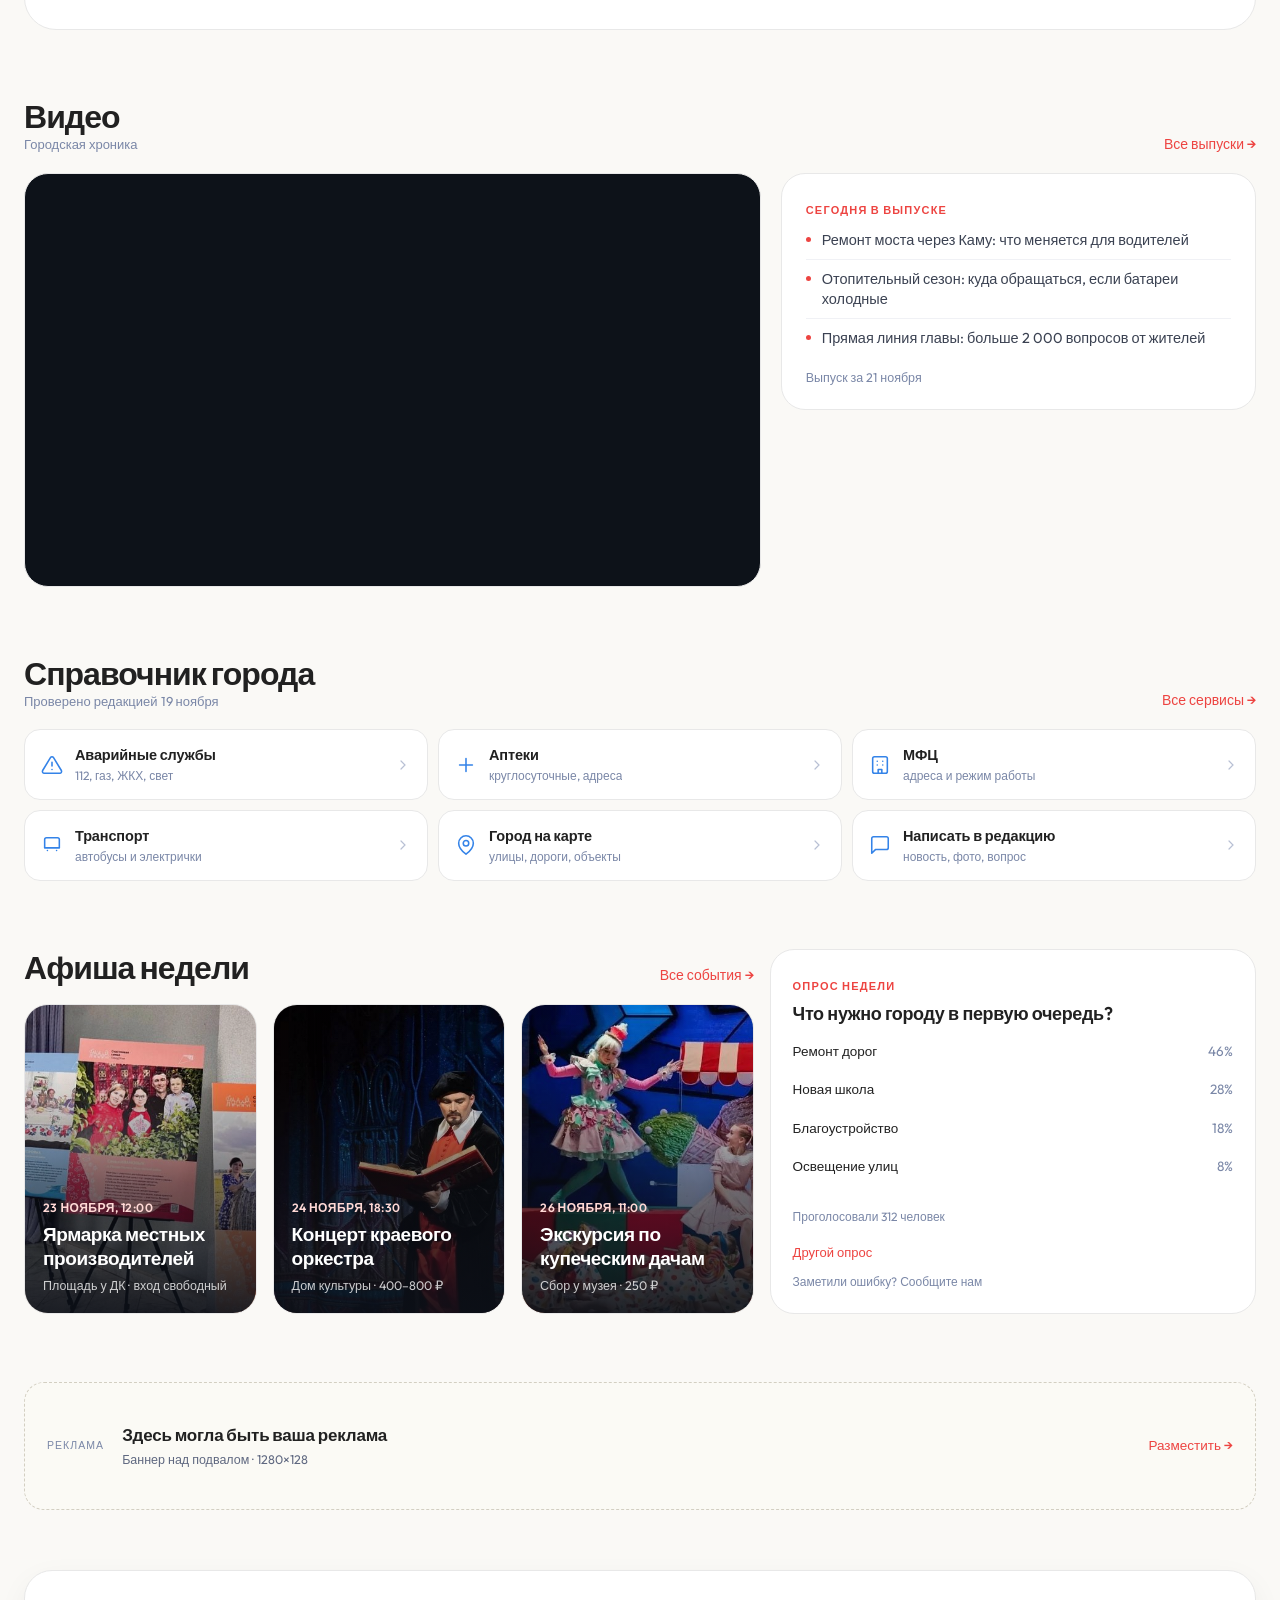
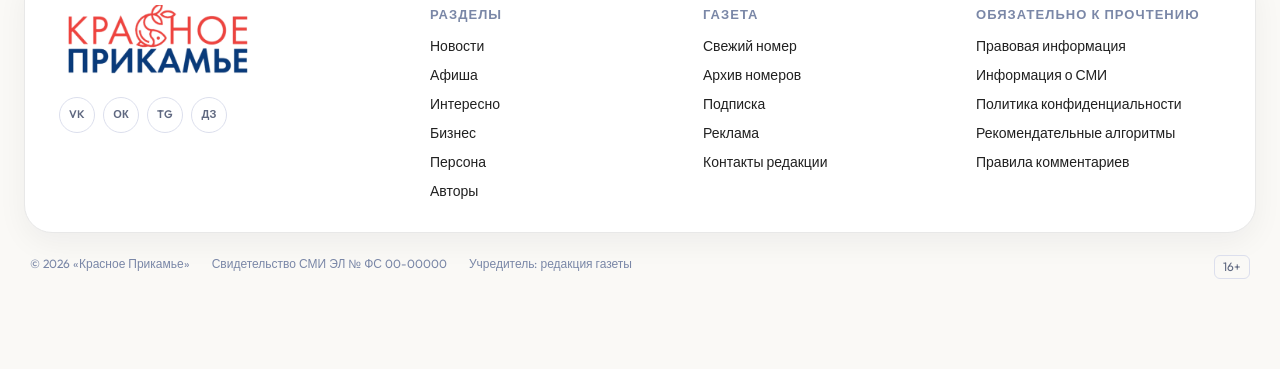
==== commit 15a47eaf: "Рыба: убран лишний фрагмент у хвоста" ====
--- a/index.html
+++ b/index.html
@@ -424,7 +424,7 @@
 <header>
   <div class="wrap nav">
     <a class="logo" href="#" aria-label="Красное Прикамье — на главную">
-      <span class="logo-mark"><span class="red">КРА</span><img class="fish" src="assets/fish-mark.png?v=3" alt=""><span class="red">НОЕ</span></span><span class="navy">ПРИКАМЬЕ</span>
+      <span class="logo-mark"><span class="red">КРА</span><img class="fish" src="assets/fish-mark.png?v=4" alt=""><span class="red">НОЕ</span></span><span class="navy">ПРИКАМЬЕ</span>
     </a>
     <nav class="menu">
       <div class="mega" id="mega">
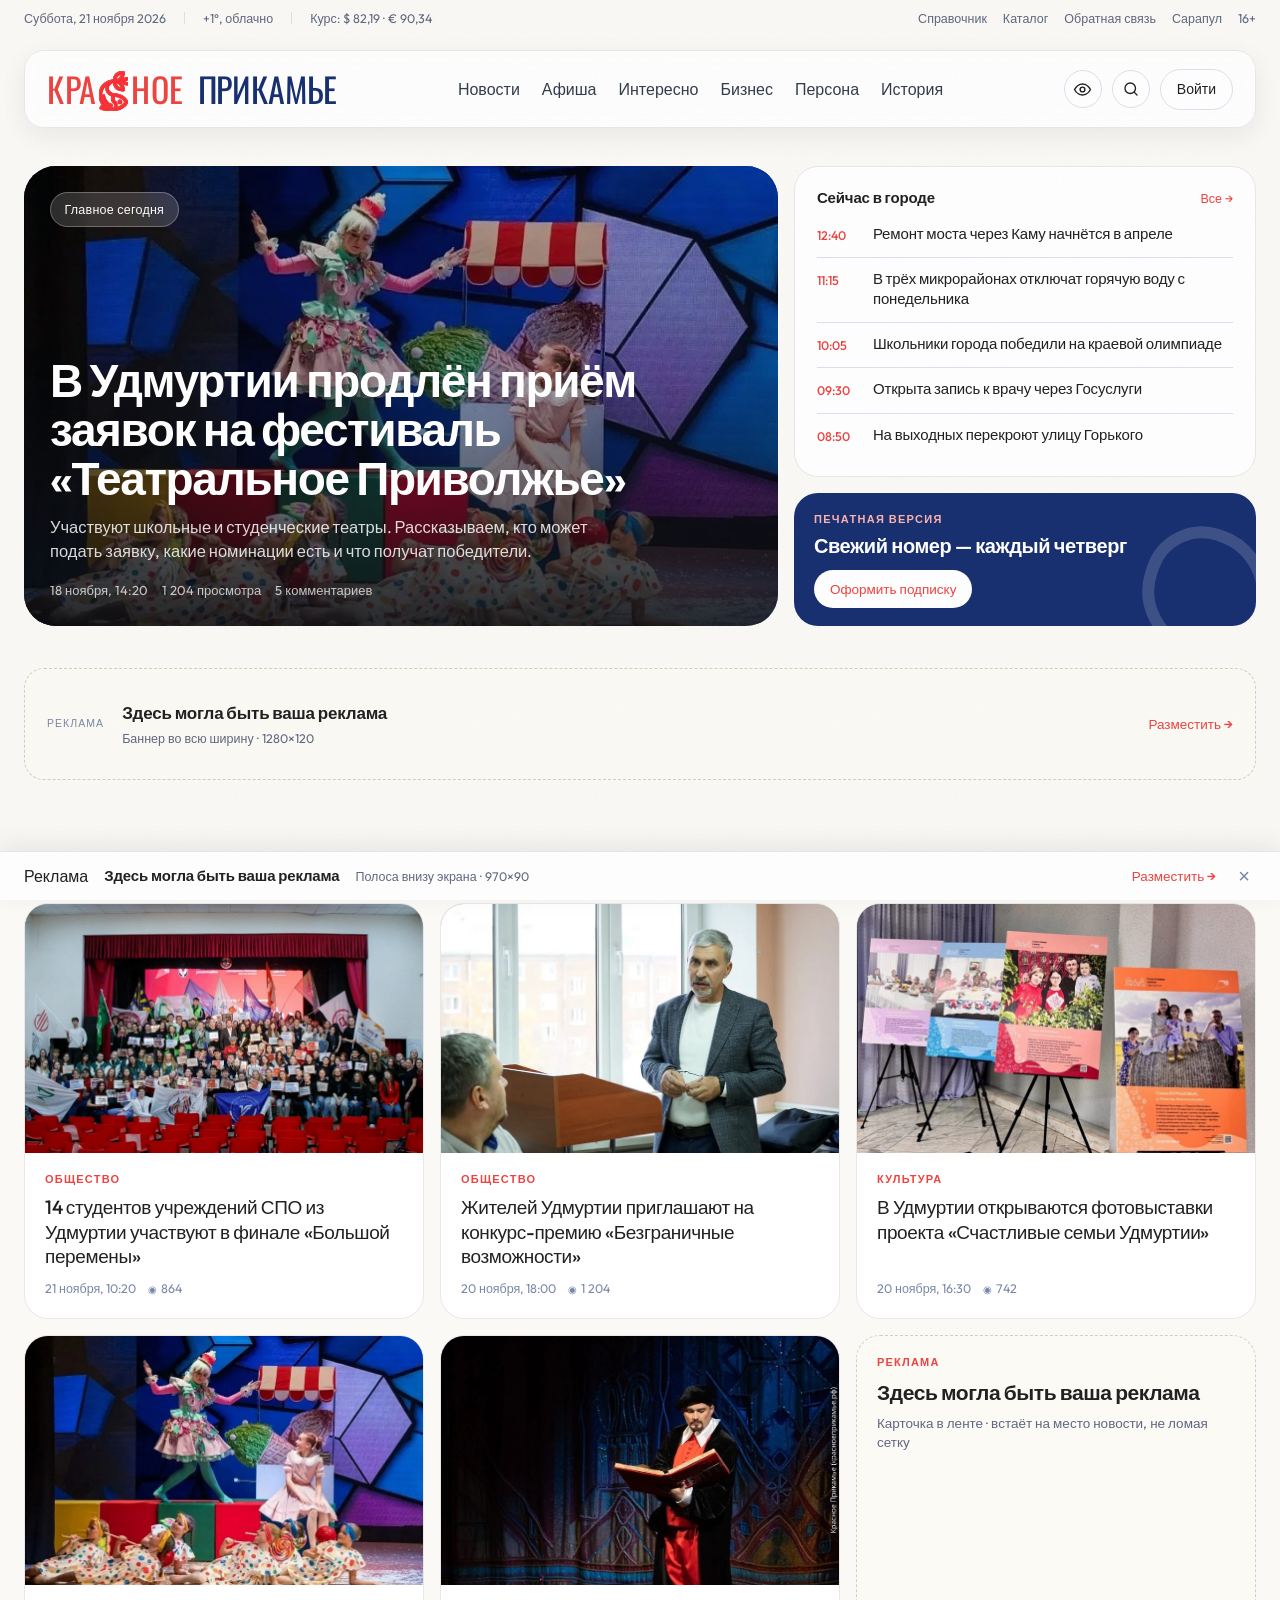
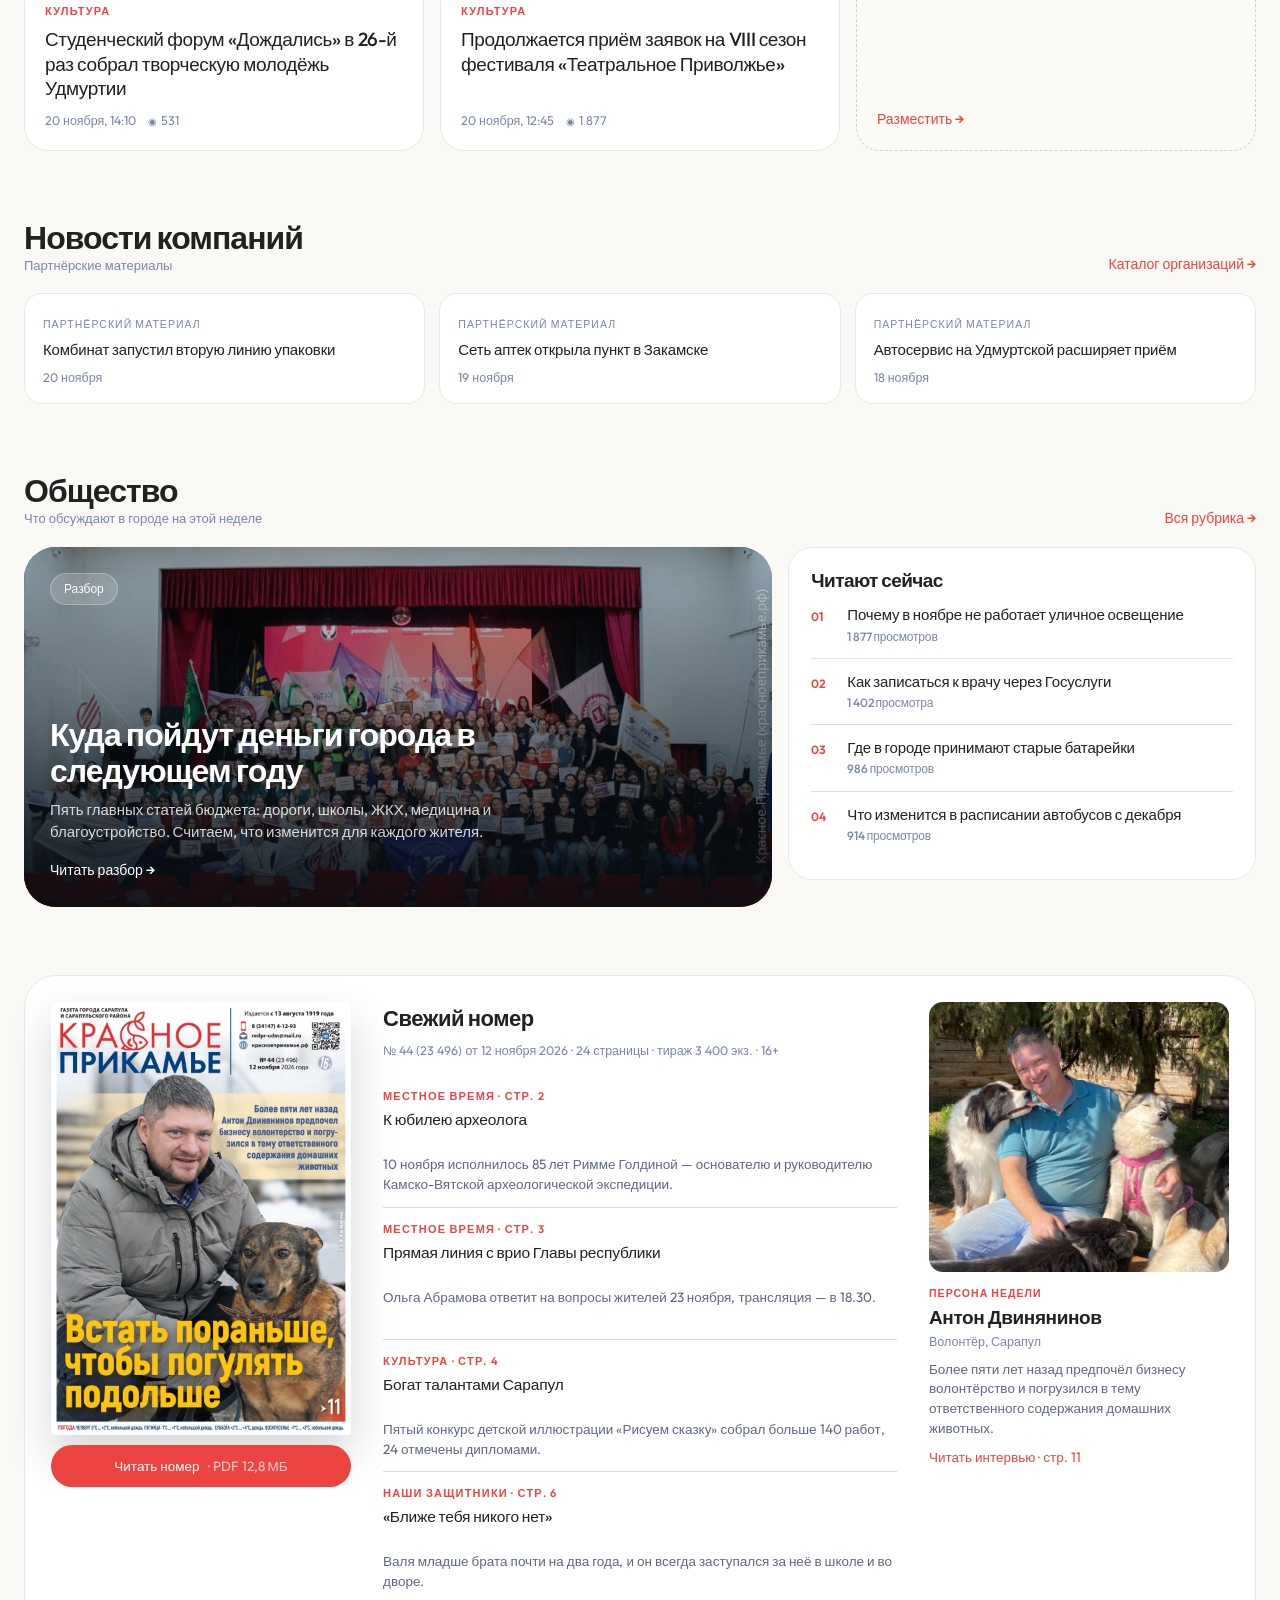
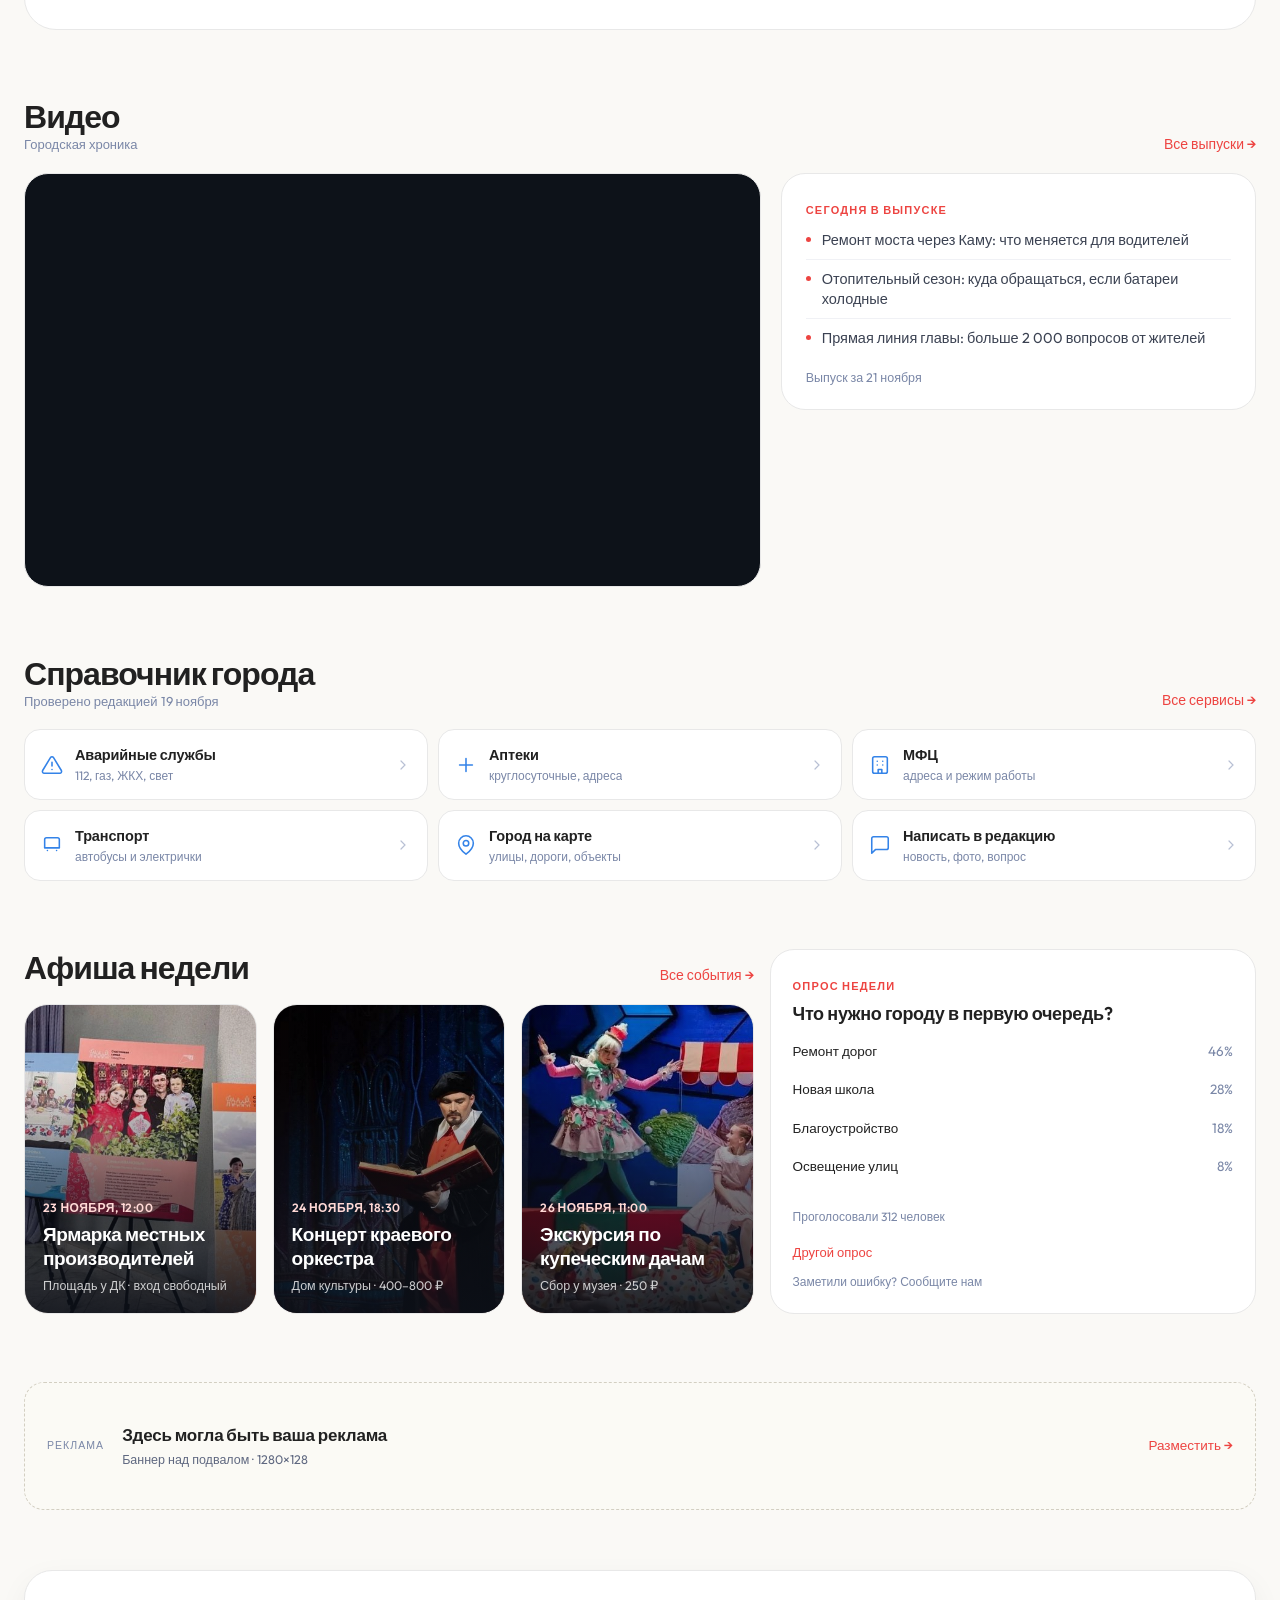
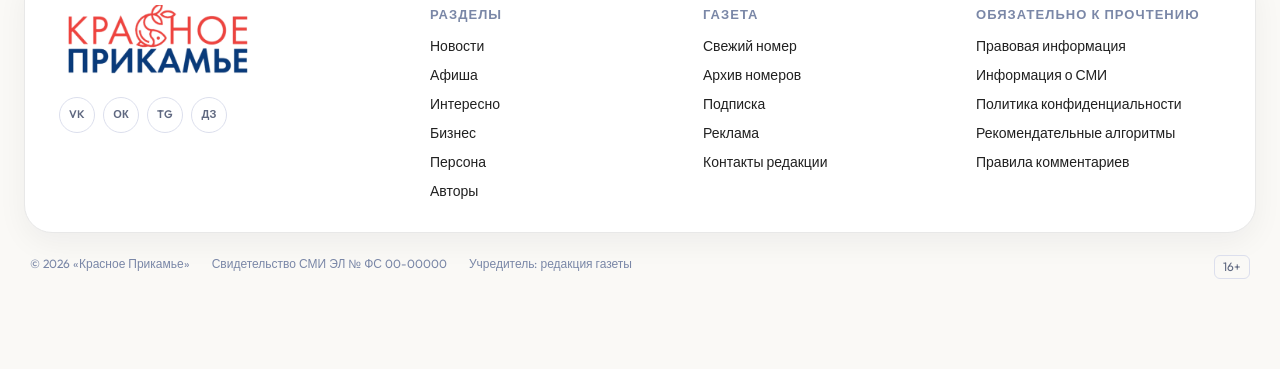
==== commit defa0252: "Возвращаю исходную рыбу логотипа из первой версии" ====
--- a/index.html
+++ b/index.html
@@ -424,7 +424,7 @@
 <header>
   <div class="wrap nav">
     <a class="logo" href="#" aria-label="Красное Прикамье — на главную">
-      <span class="logo-mark"><span class="red">КРА</span><img class="fish" src="assets/fish-mark.png?v=4" alt=""><span class="red">НОЕ</span></span><span class="navy">ПРИКАМЬЕ</span>
+      <span class="logo-mark"><span class="red">КРА</span><img class="fish" src="assets/fish-mark.png?v=5" alt=""><span class="red">НОЕ</span></span><span class="navy">ПРИКАМЬЕ</span>
     </a>
     <nav class="menu">
       <div class="mega" id="mega">
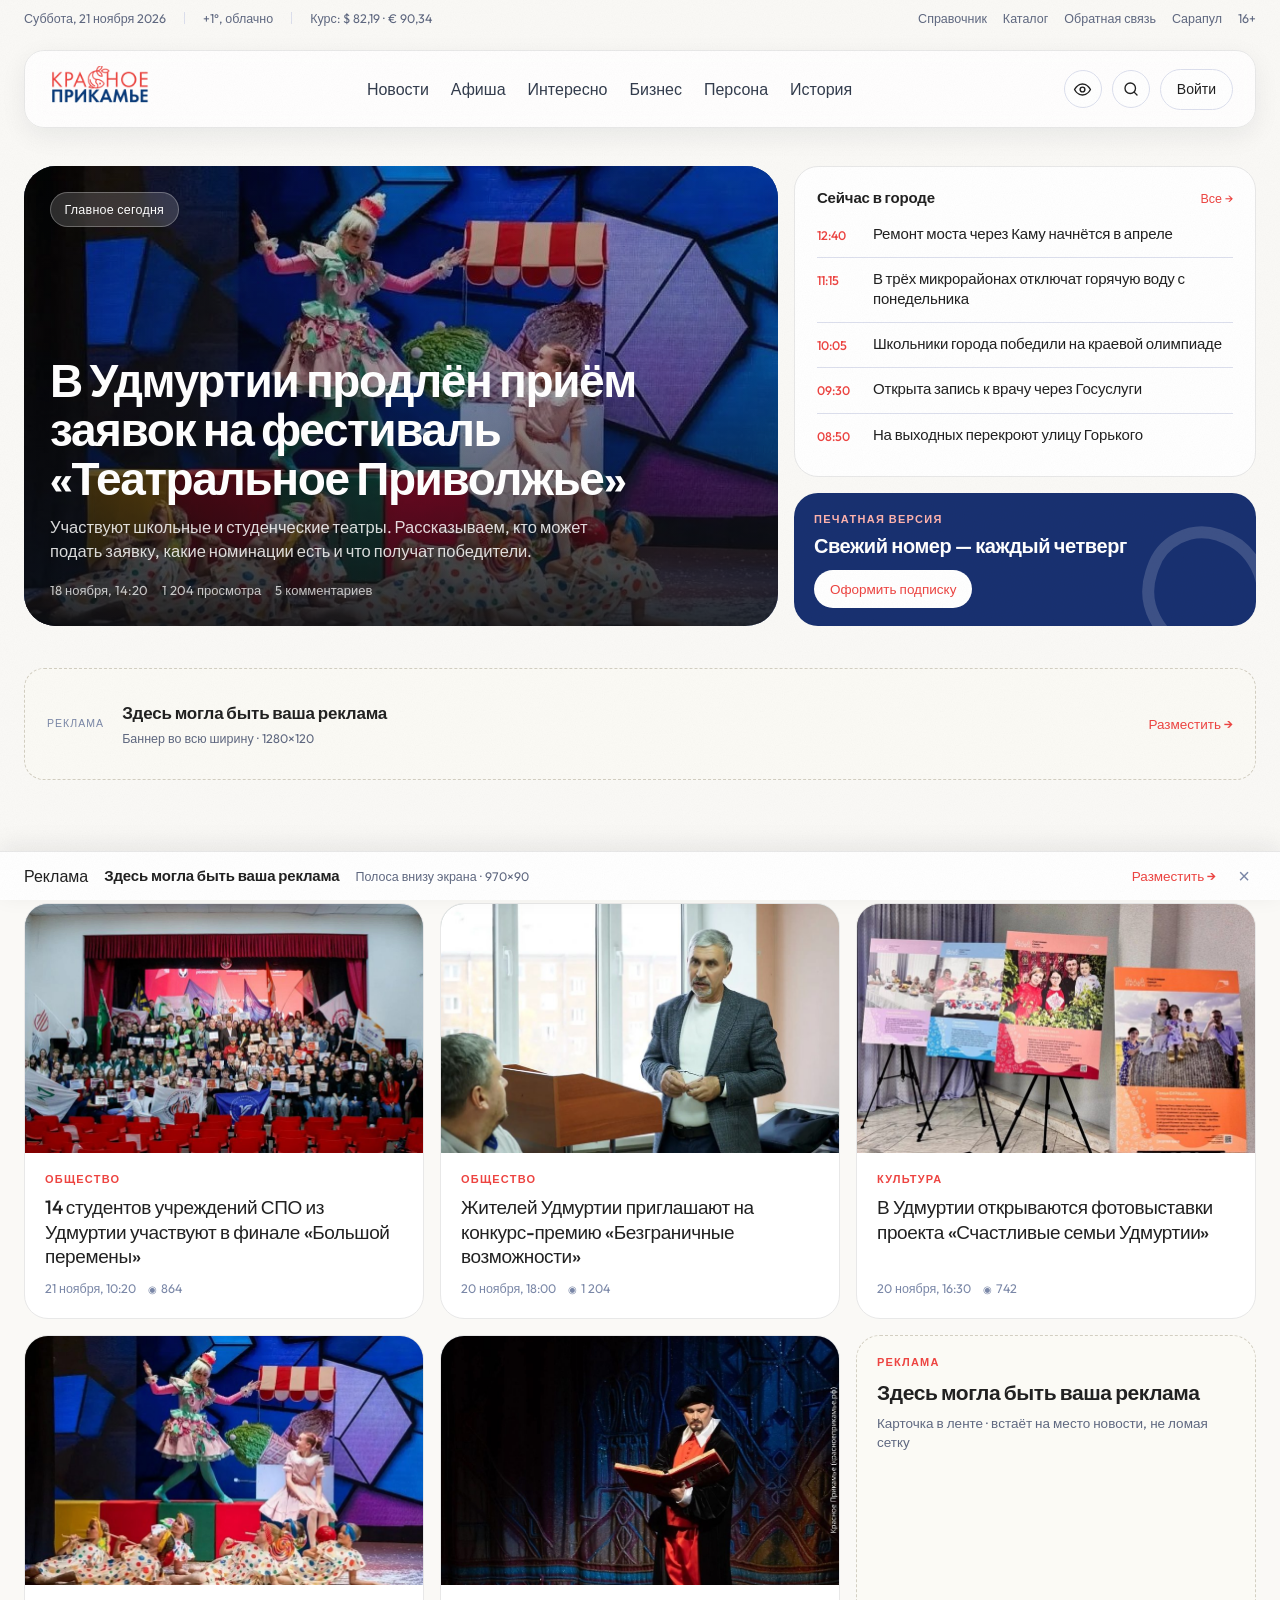
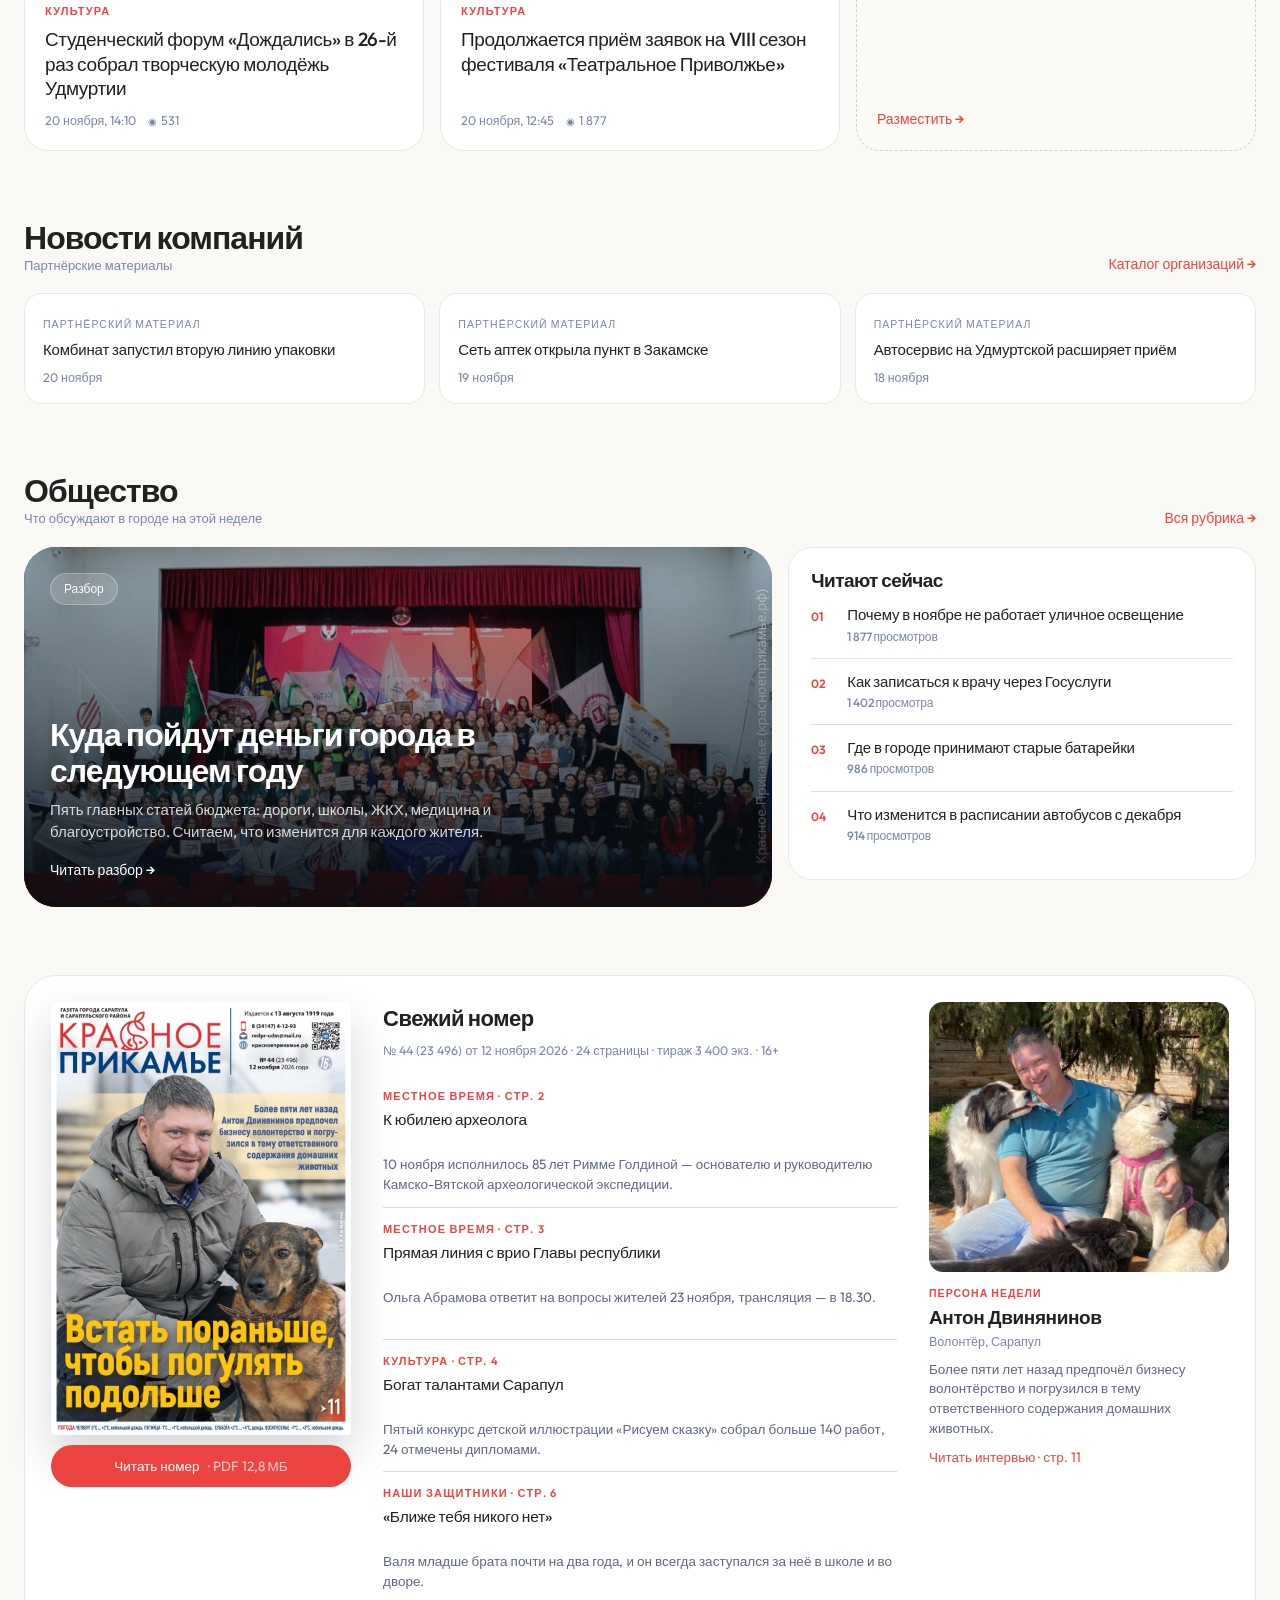
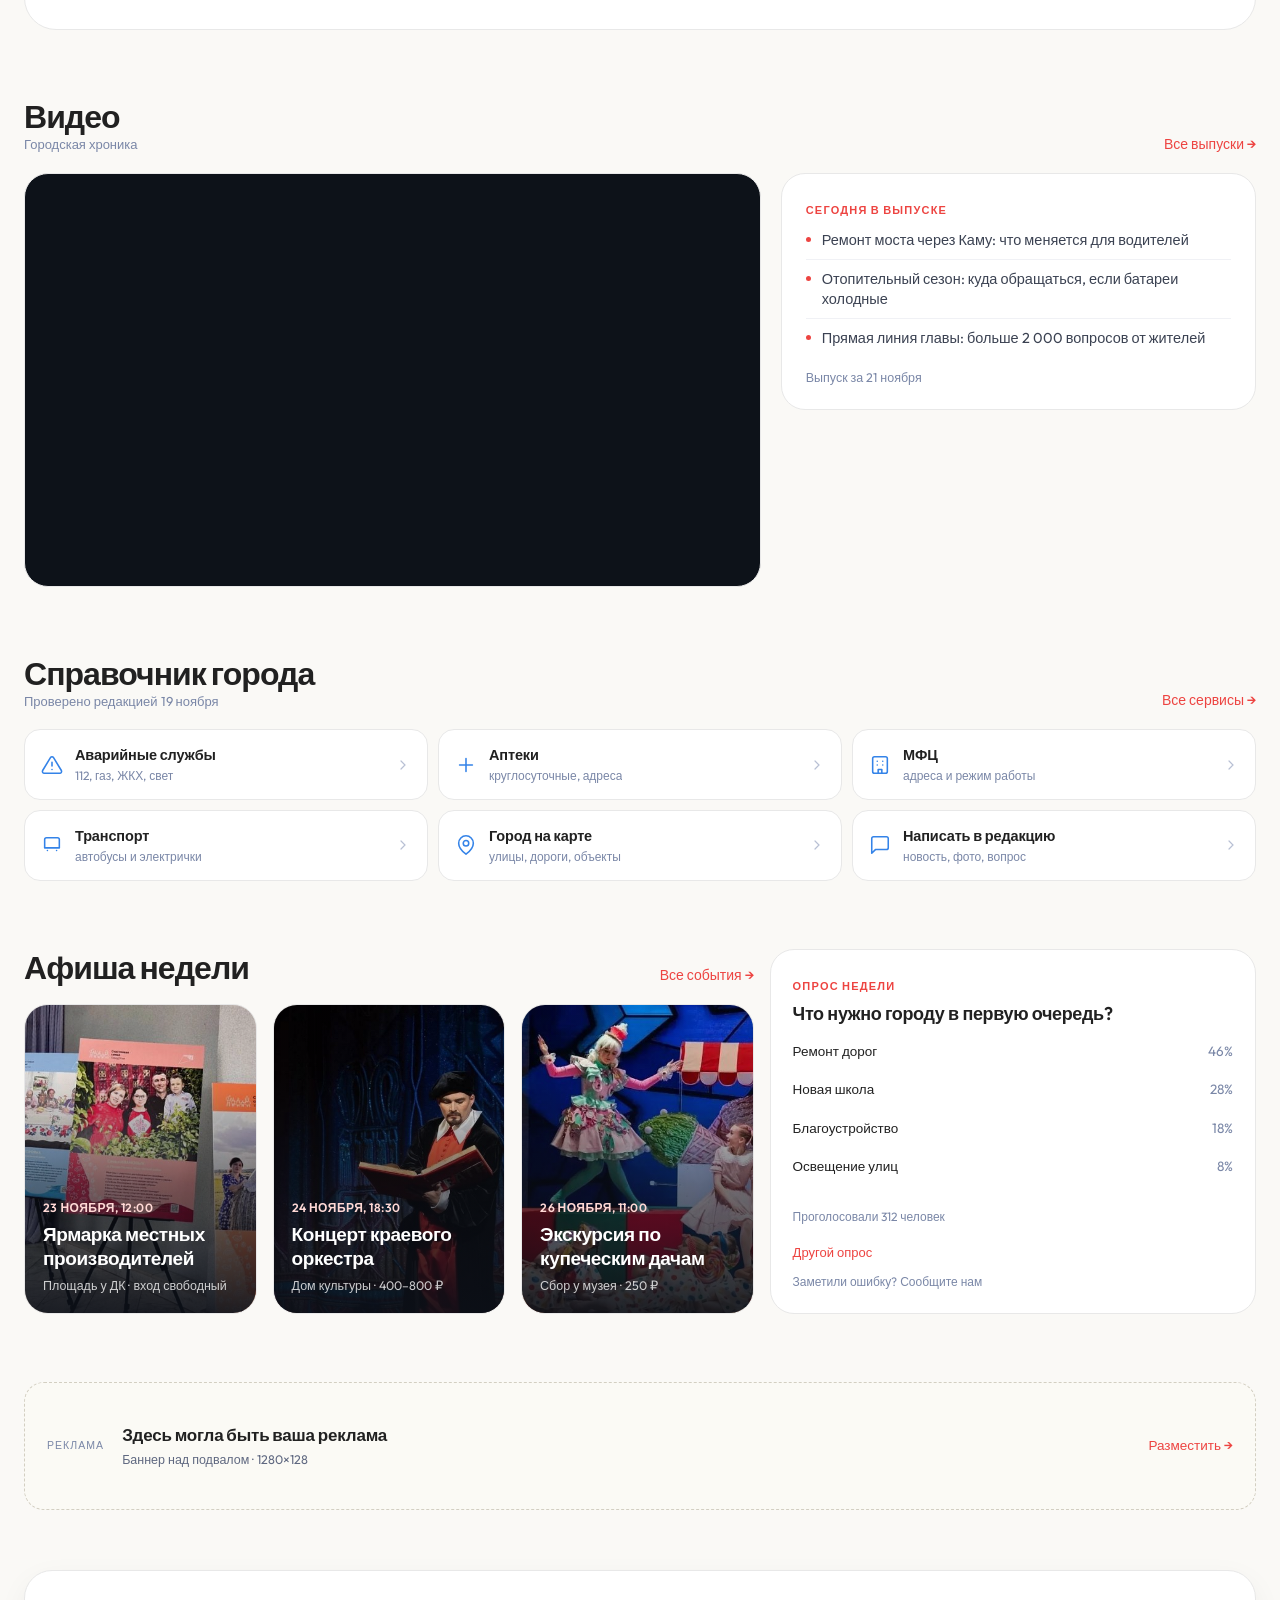
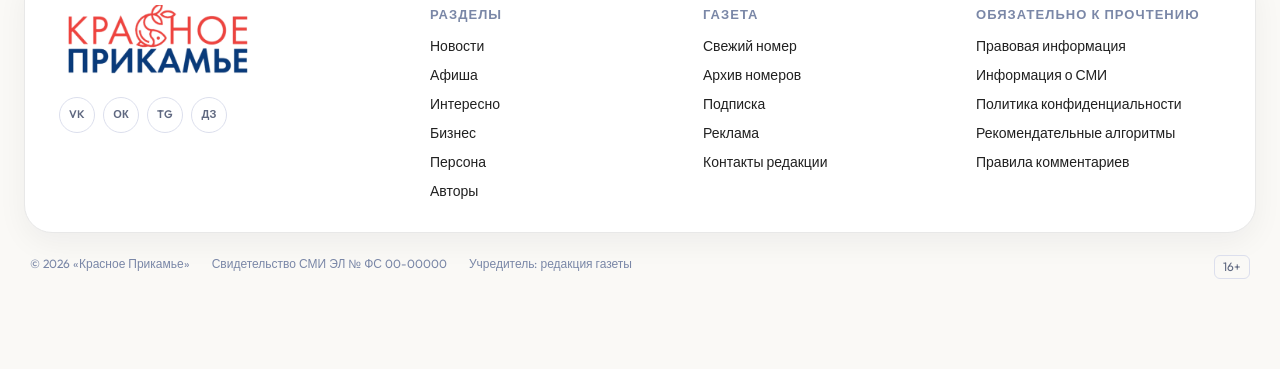
==== commit e453ee5c: "Шапка: оригинальный логотип одним изображением вместо сборки из текста и рыбы" ====
--- a/index.html
+++ b/index.html
@@ -394,6 +394,9 @@
   .bigcard>:not(.big-img){position:relative;z-index:2}
   .ncard .ph{position:relative;overflow:hidden}
   .ncard .ph img{position:absolute;inset:0;width:100%;height:100%;object-fit:cover;display:block}
+
+  .logo-img{height:46px;width:auto;display:block}
+  @media(max-width:760px){.logo-img{height:34px}}
 </style>
 <link rel="stylesheet" href="assets/a11y.css?v=3">
 <link rel="stylesheet" href="assets/megamenu.css?v=9">
@@ -424,7 +427,7 @@
 <header>
   <div class="wrap nav">
     <a class="logo" href="#" aria-label="Красное Прикамье — на главную">
-      <span class="logo-mark"><span class="red">КРА</span><img class="fish" src="assets/fish-mark.png?v=5" alt=""><span class="red">НОЕ</span></span><span class="navy">ПРИКАМЬЕ</span>
+      <img class="logo-img" src="assets/logo-footer.png?v=2" alt="Красное Прикамье" width="208" height="88">
     </a>
     <nav class="menu">
       <div class="mega" id="mega">
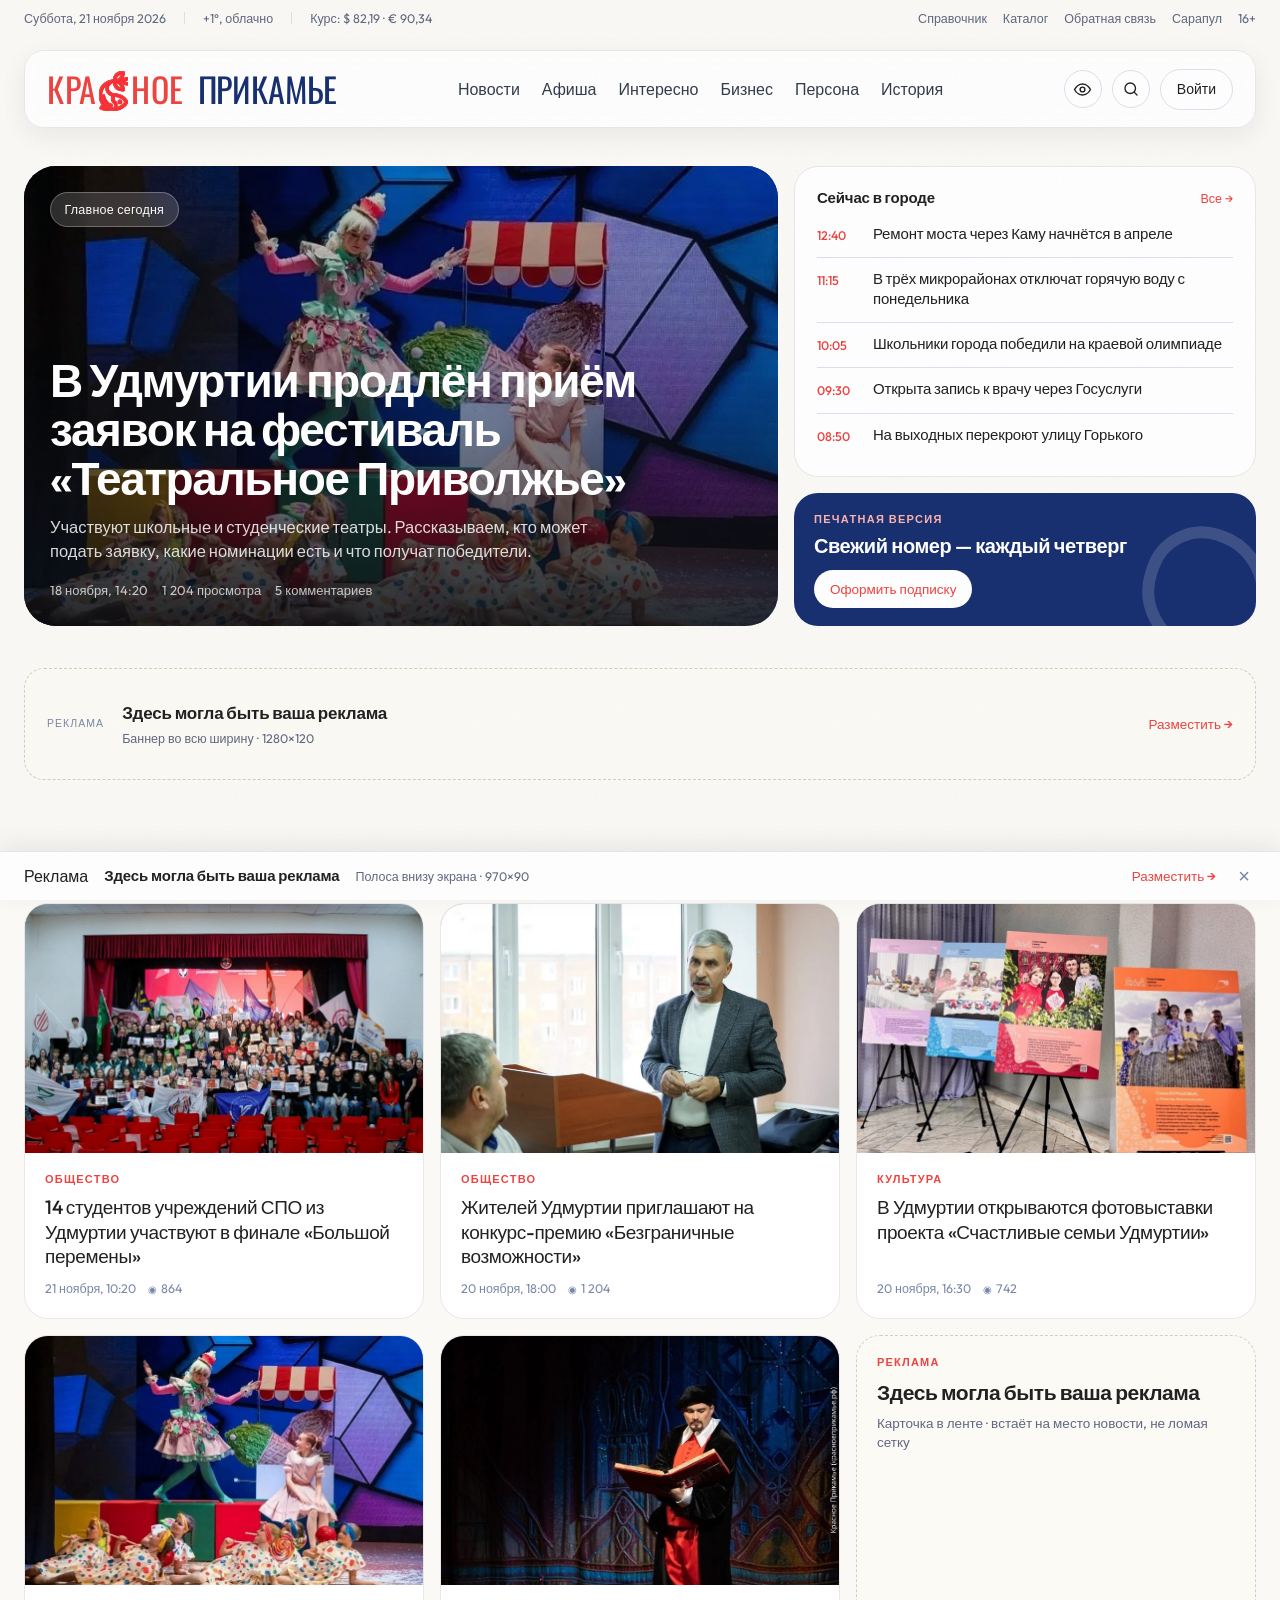
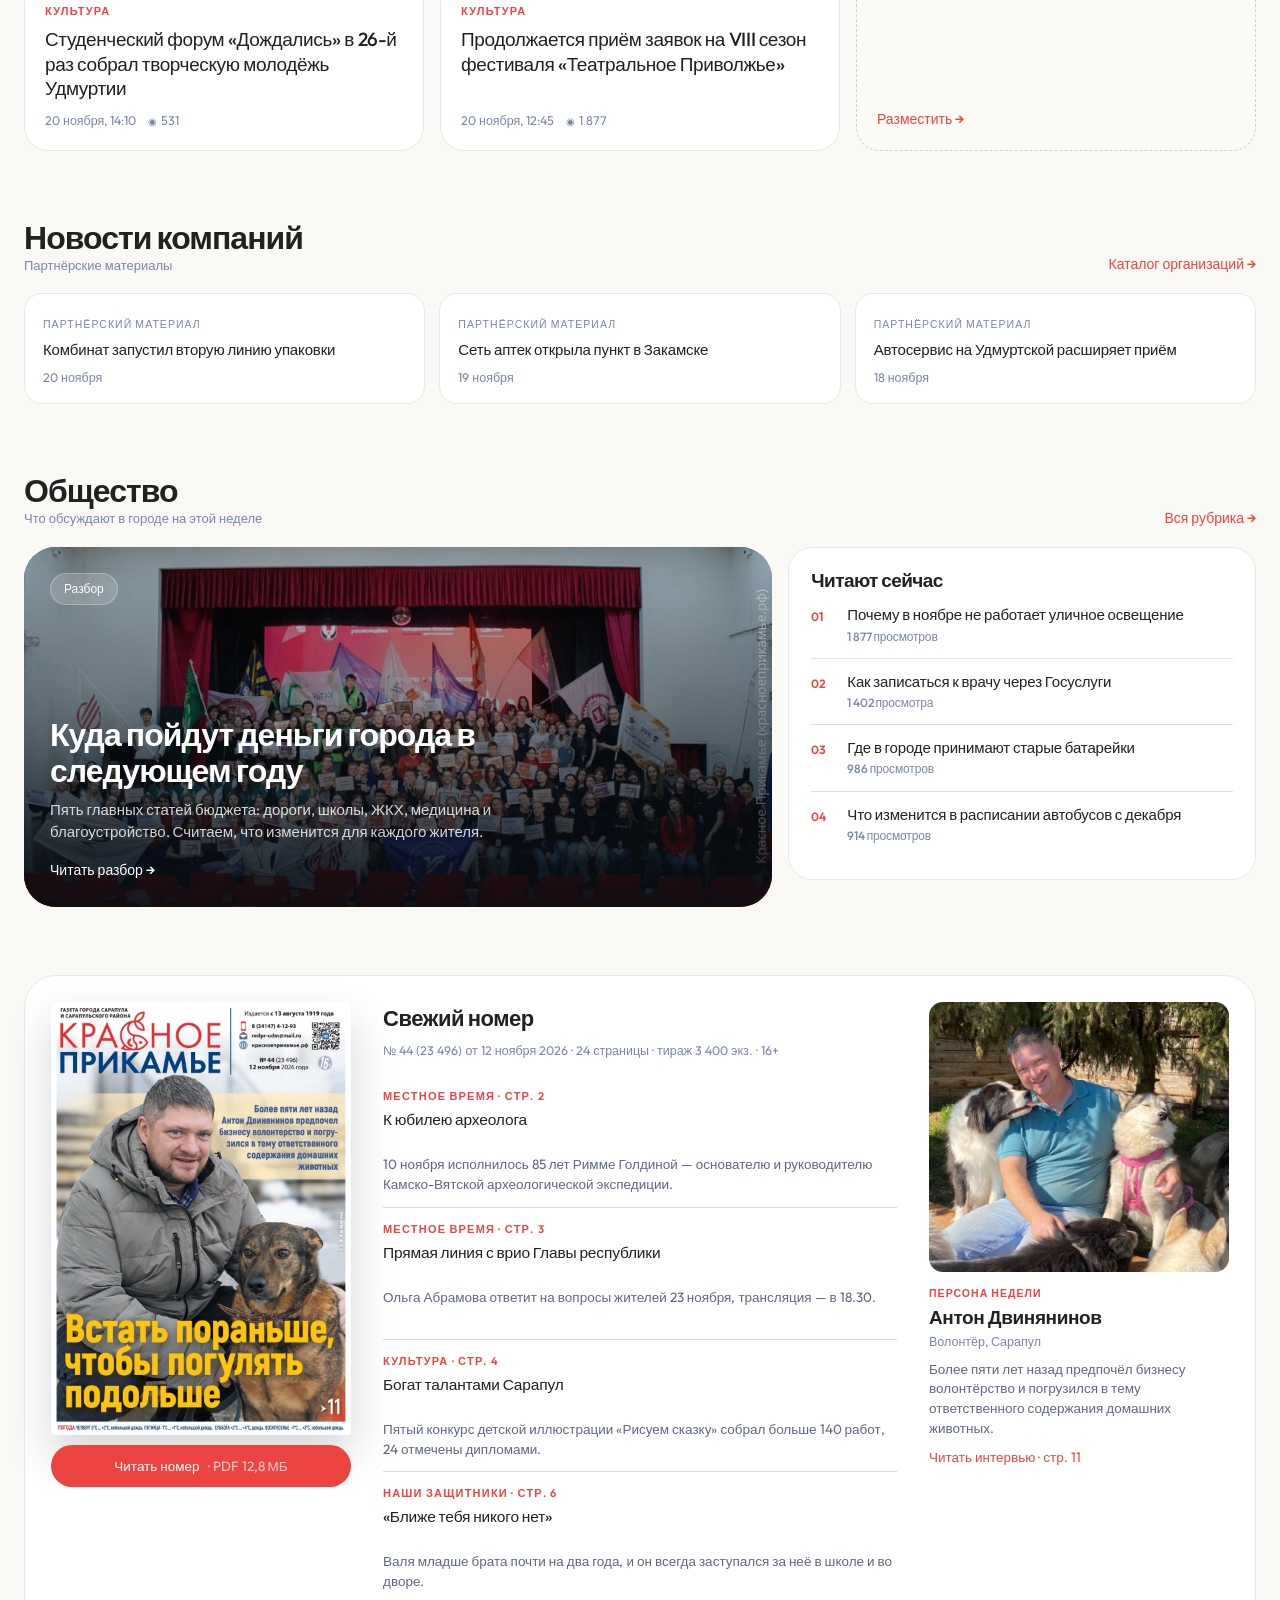
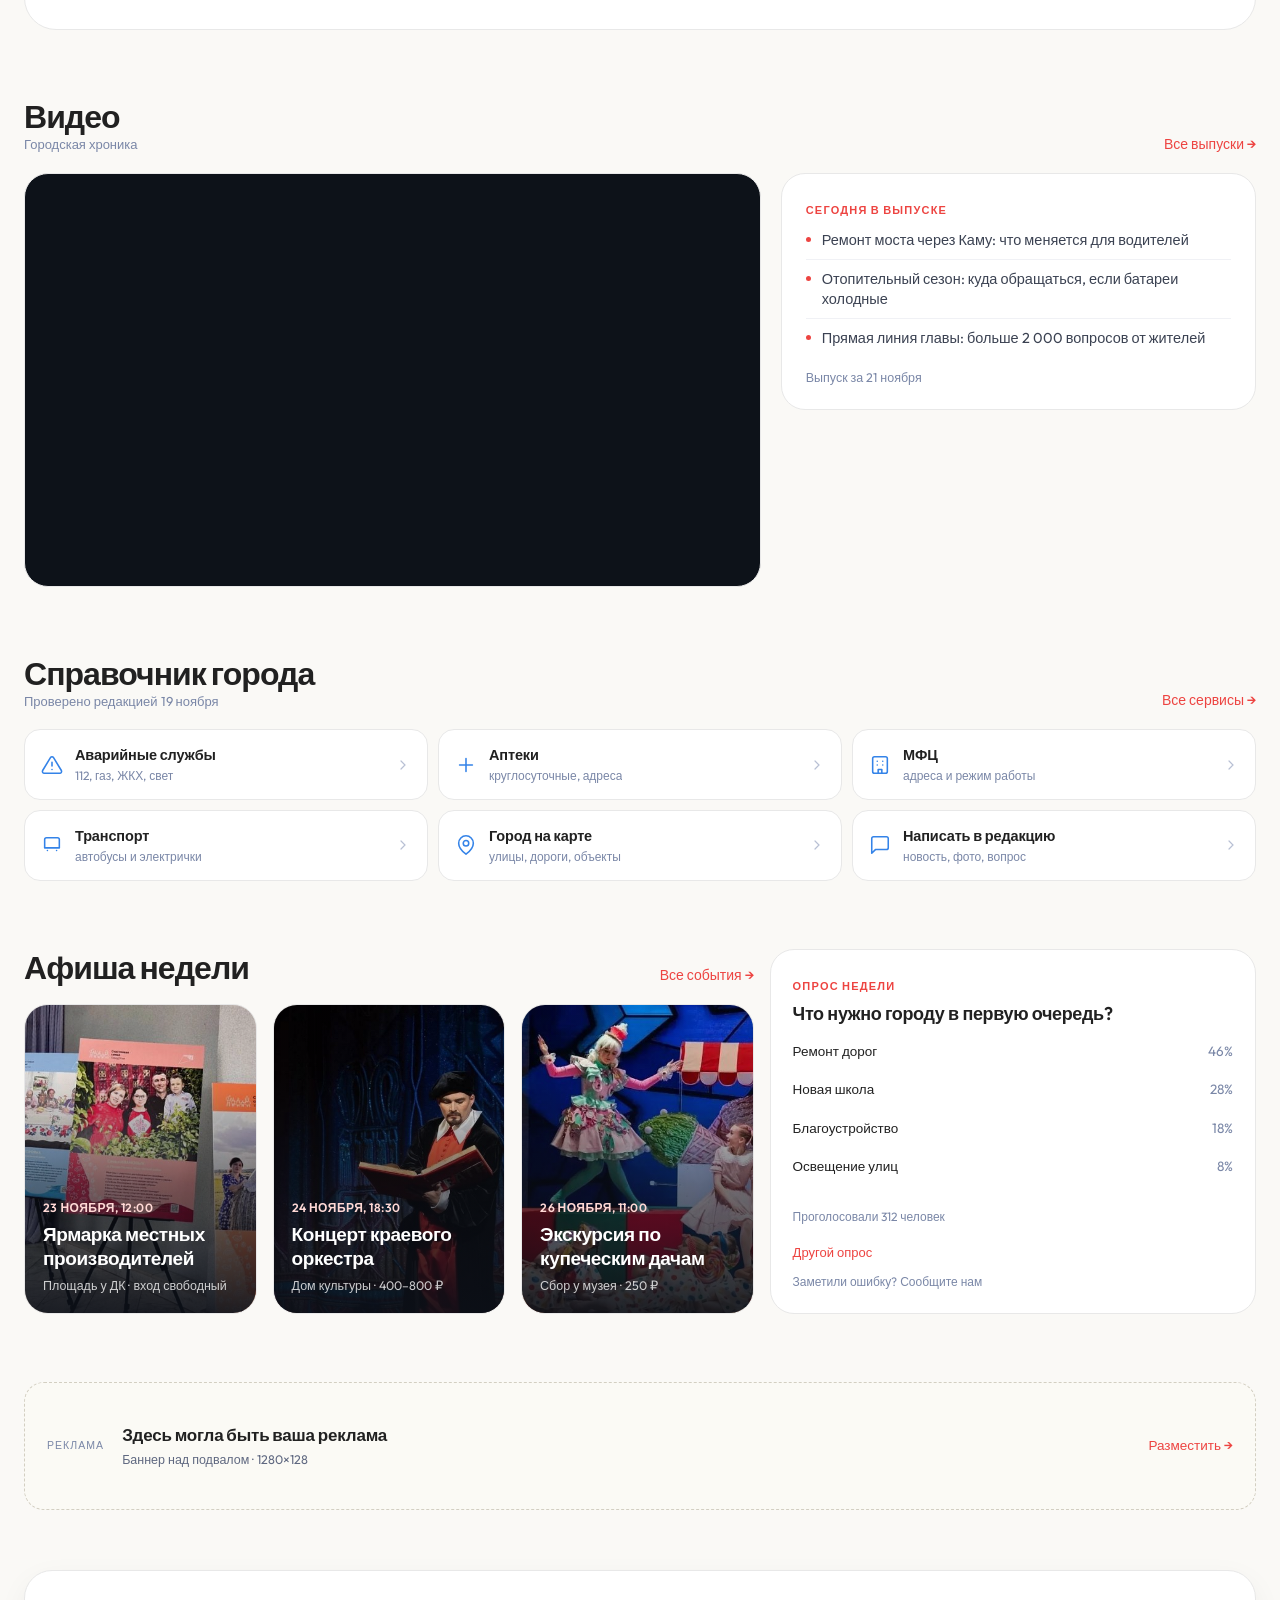
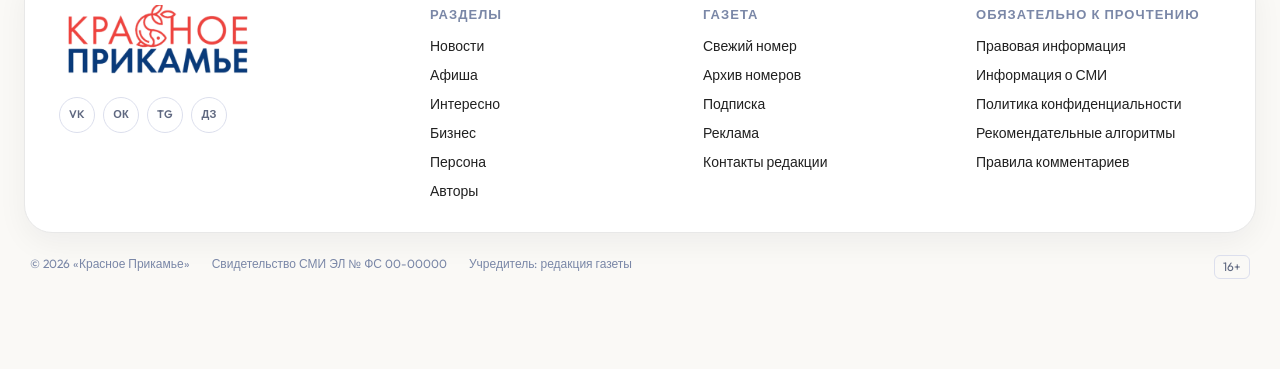
==== commit 0bcb47fd: "Revert "Шапка: оригинальный логотип одним изображением вместо сборки из текста и рыбы" This reverts " ====
--- a/index.html
+++ b/index.html
@@ -394,9 +394,6 @@
   .bigcard>:not(.big-img){position:relative;z-index:2}
   .ncard .ph{position:relative;overflow:hidden}
   .ncard .ph img{position:absolute;inset:0;width:100%;height:100%;object-fit:cover;display:block}
-
-  .logo-img{height:46px;width:auto;display:block}
-  @media(max-width:760px){.logo-img{height:34px}}
 </style>
 <link rel="stylesheet" href="assets/a11y.css?v=3">
 <link rel="stylesheet" href="assets/megamenu.css?v=9">
@@ -427,7 +424,7 @@
 <header>
   <div class="wrap nav">
     <a class="logo" href="#" aria-label="Красное Прикамье — на главную">
-      <img class="logo-img" src="assets/logo-footer.png?v=2" alt="Красное Прикамье" width="208" height="88">
+      <span class="logo-mark"><span class="red">КРА</span><img class="fish" src="assets/fish-mark.png?v=5" alt=""><span class="red">НОЕ</span></span><span class="navy">ПРИКАМЬЕ</span>
     </a>
     <nav class="menu">
       <div class="mega" id="mega">
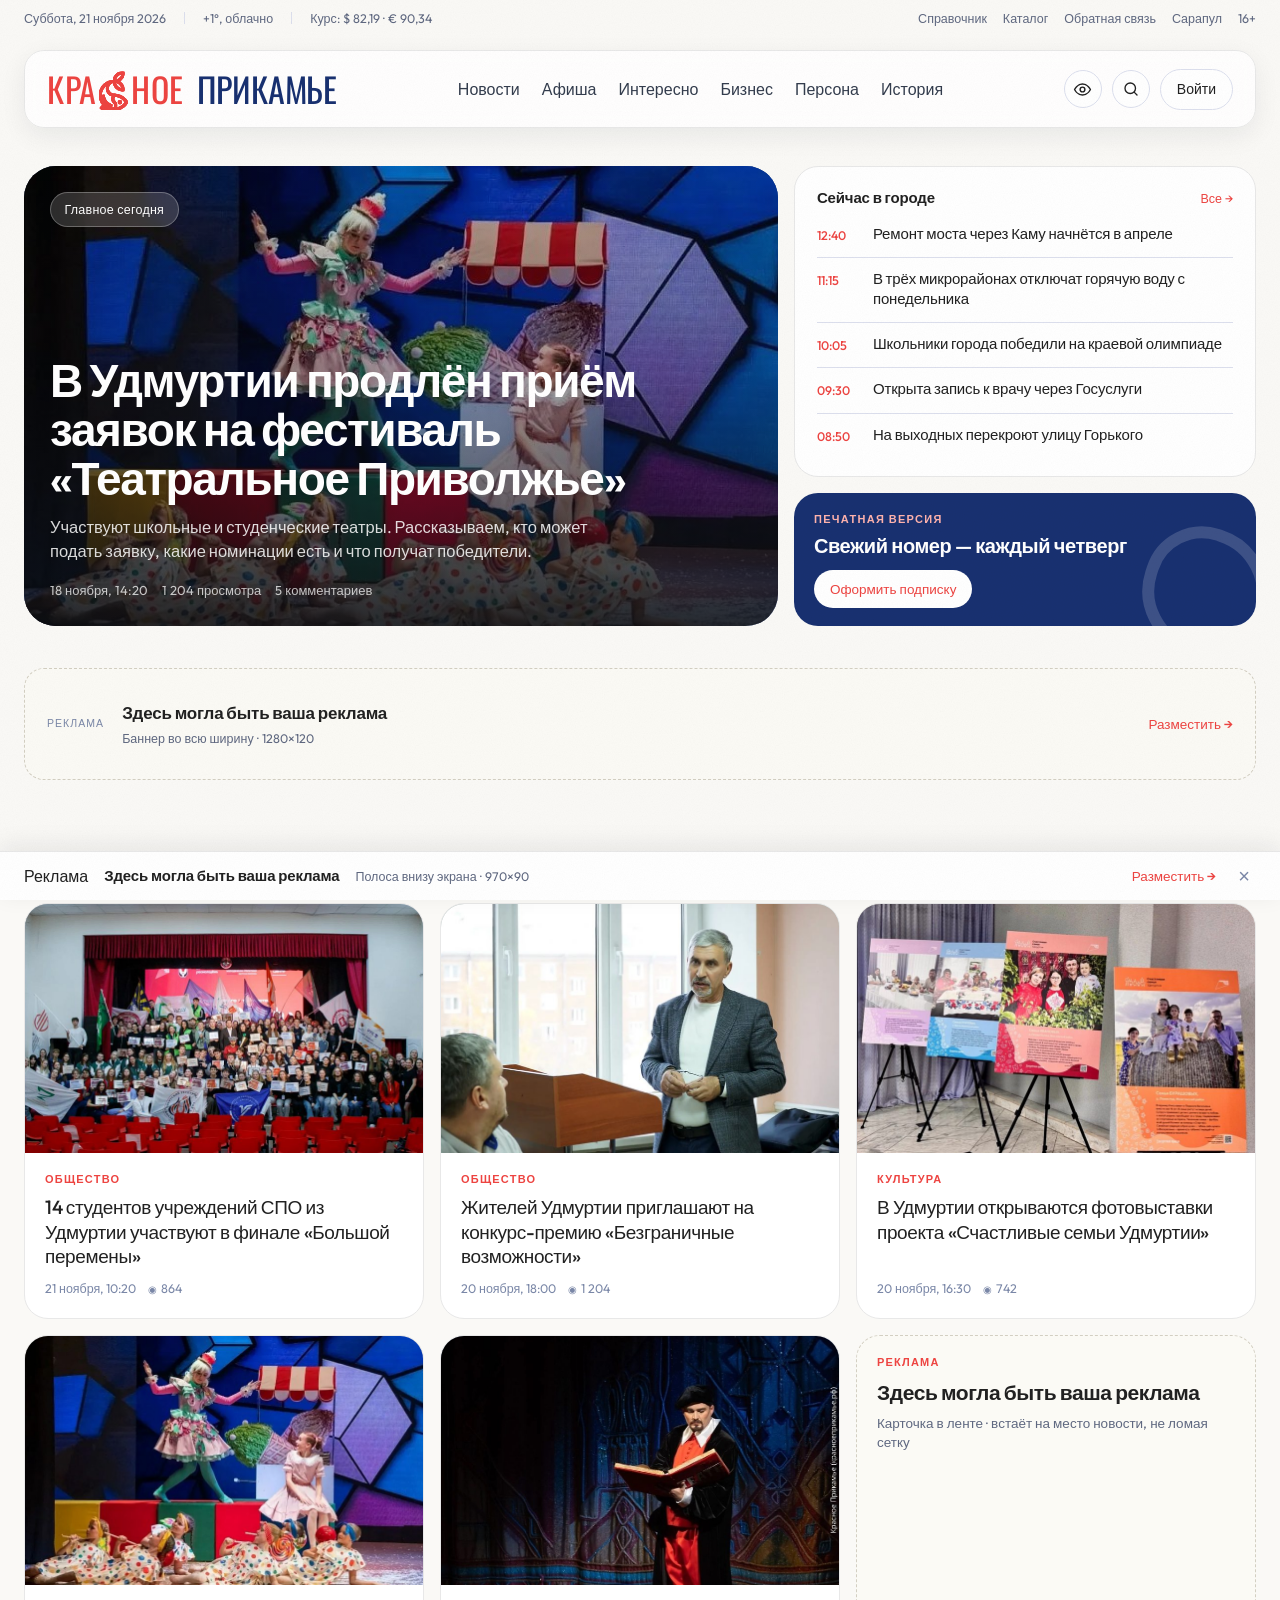
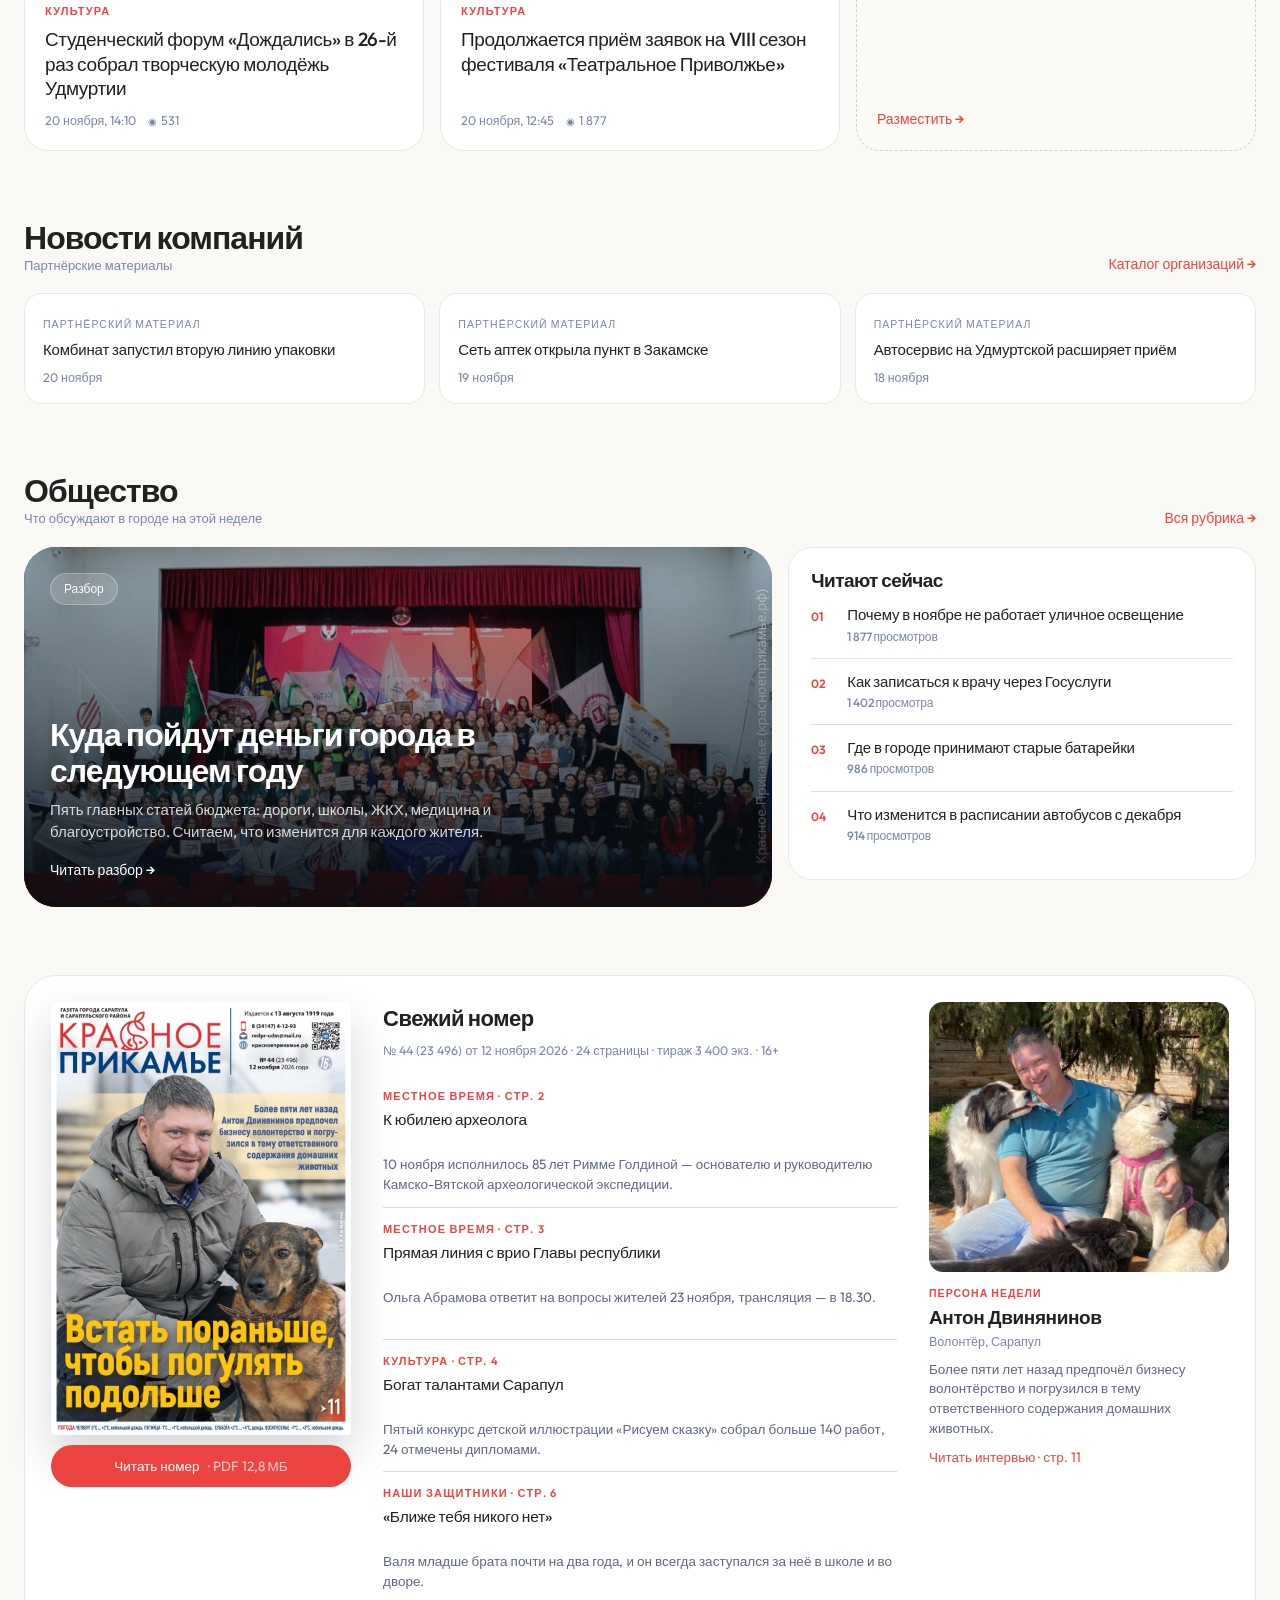
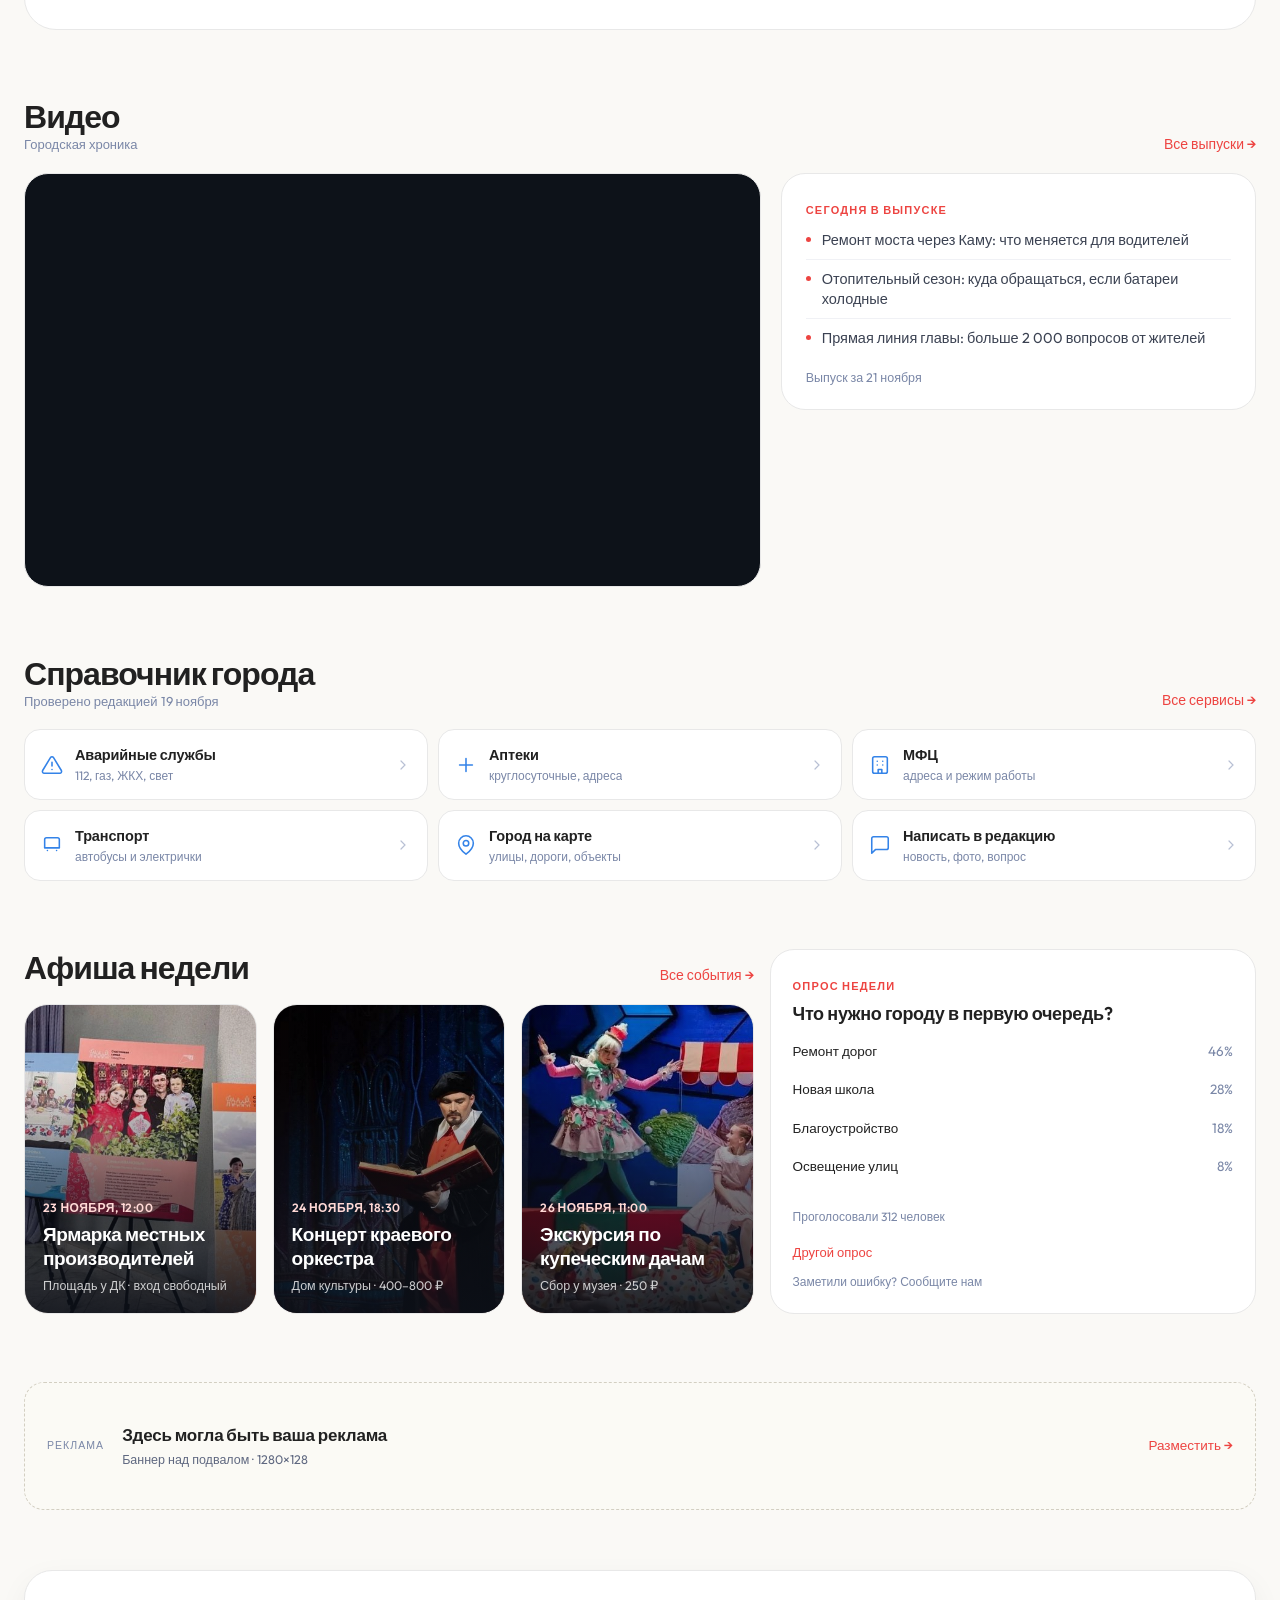
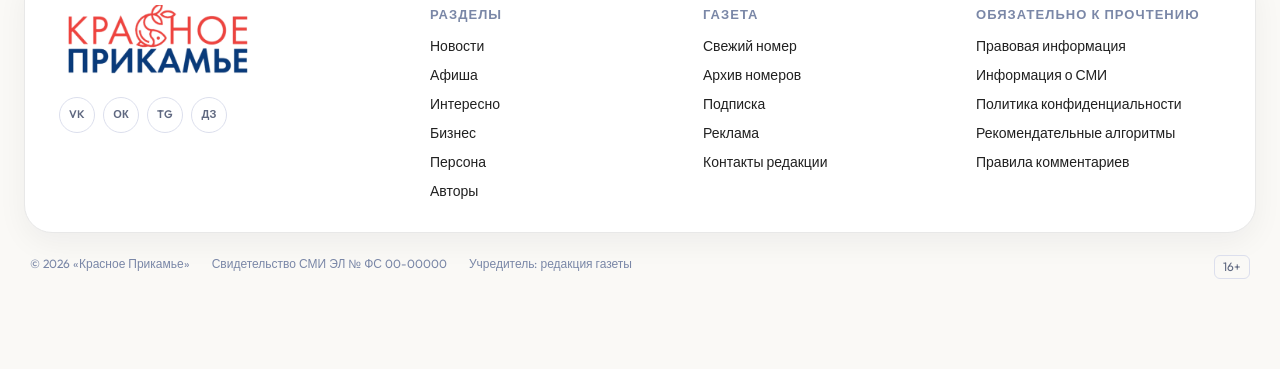
==== commit 4459dab8: "Рыба в логотипе: фирменный SVG вместо растрового фрагмента" ====
--- a/index.html
+++ b/index.html
@@ -424,7 +424,7 @@
 <header>
   <div class="wrap nav">
     <a class="logo" href="#" aria-label="Красное Прикамье — на главную">
-      <span class="logo-mark"><span class="red">КРА</span><img class="fish" src="assets/fish-mark.png?v=5" alt=""><span class="red">НОЕ</span></span><span class="navy">ПРИКАМЬЕ</span>
+      <span class="logo-mark"><span class="red">КРА</span><img class="fish" src="assets/fish-mark.svg?v=6" alt=""><span class="red">НОЕ</span></span><span class="navy">ПРИКАМЬЕ</span>
     </a>
     <nav class="menu">
       <div class="mega" id="mega">
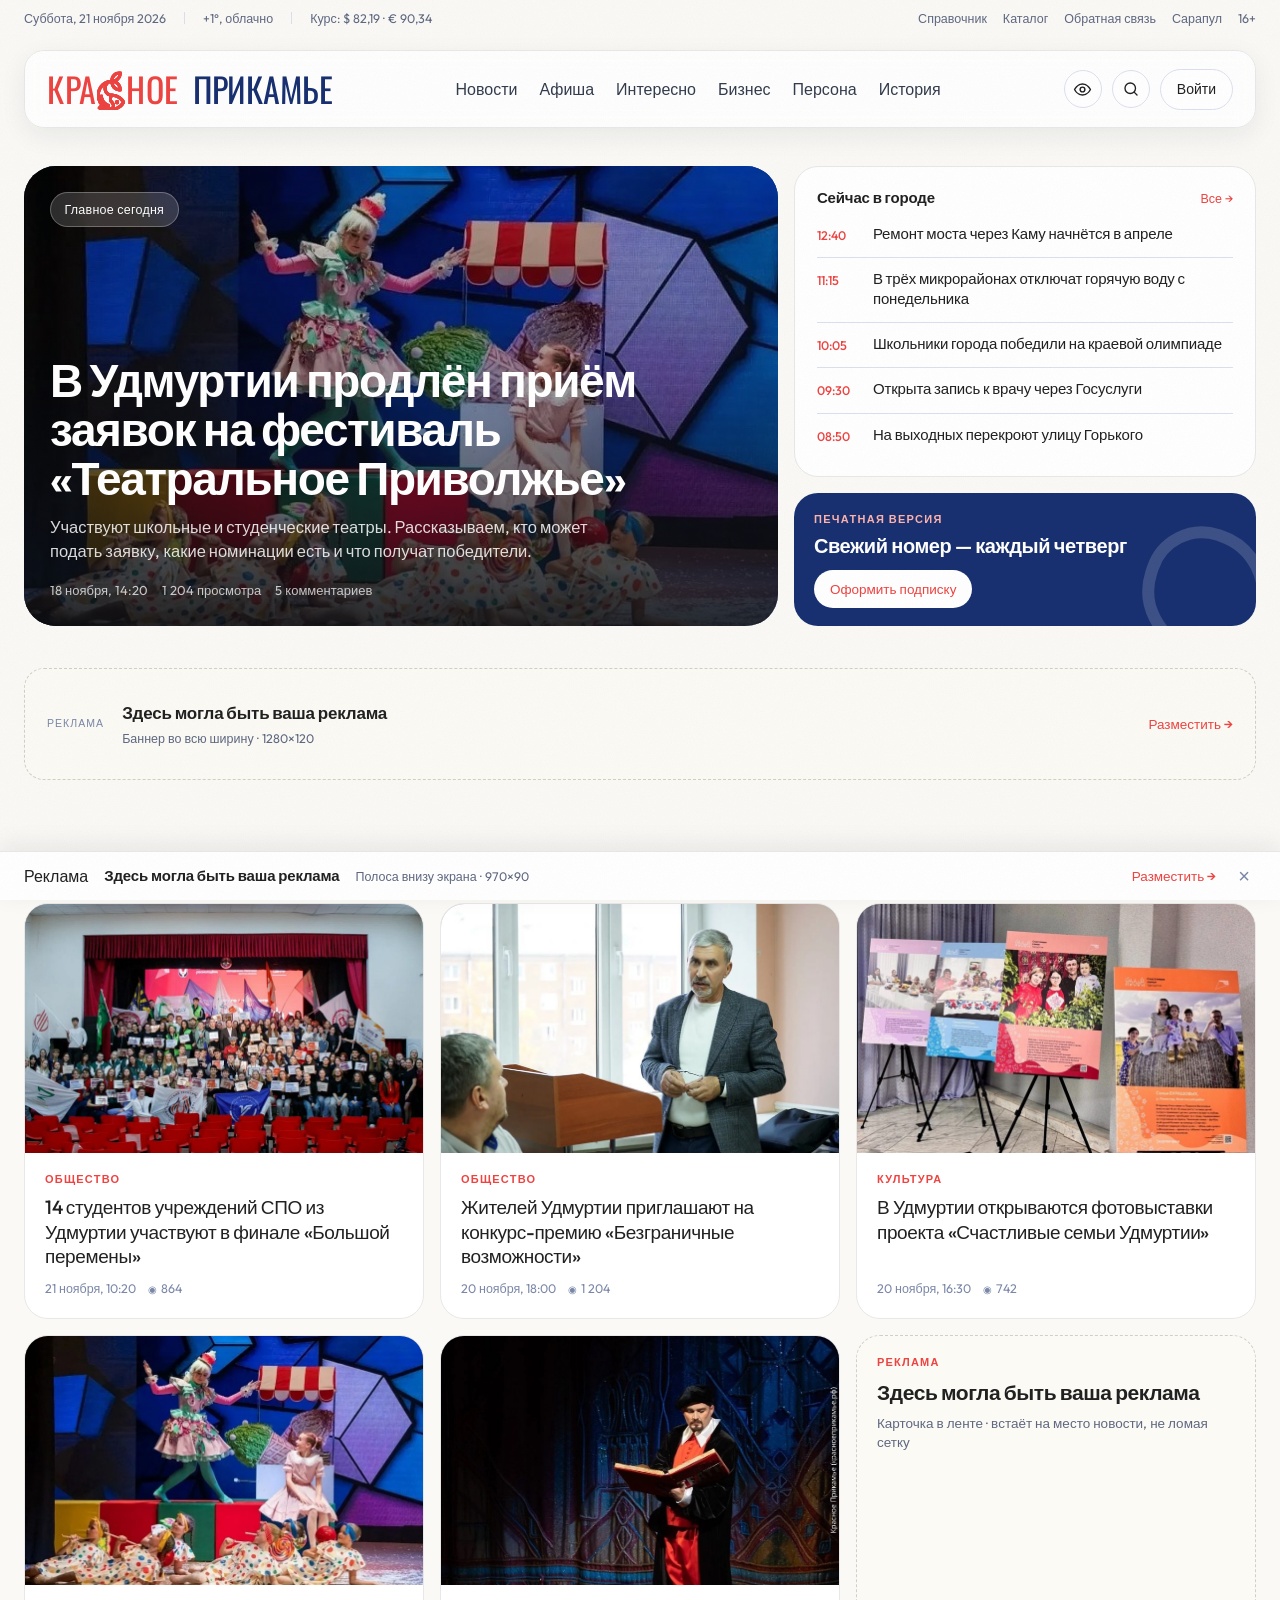
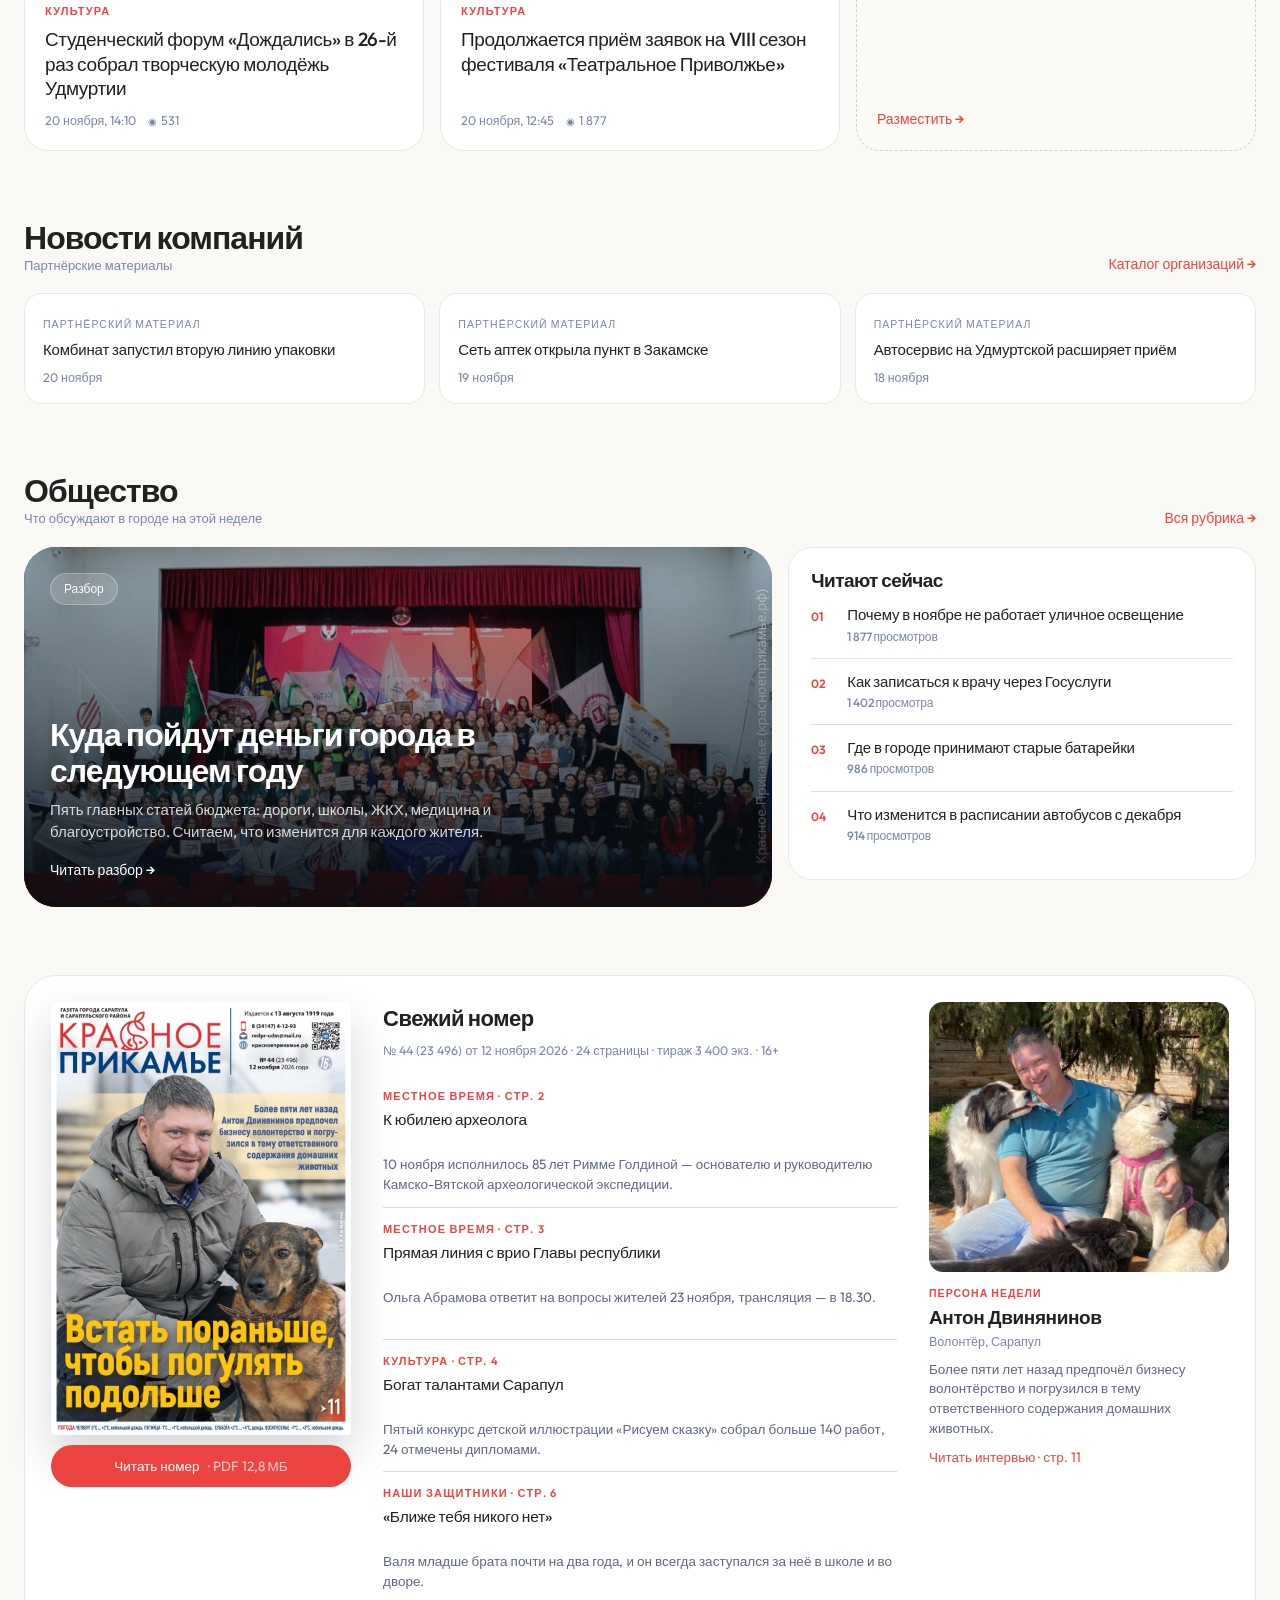
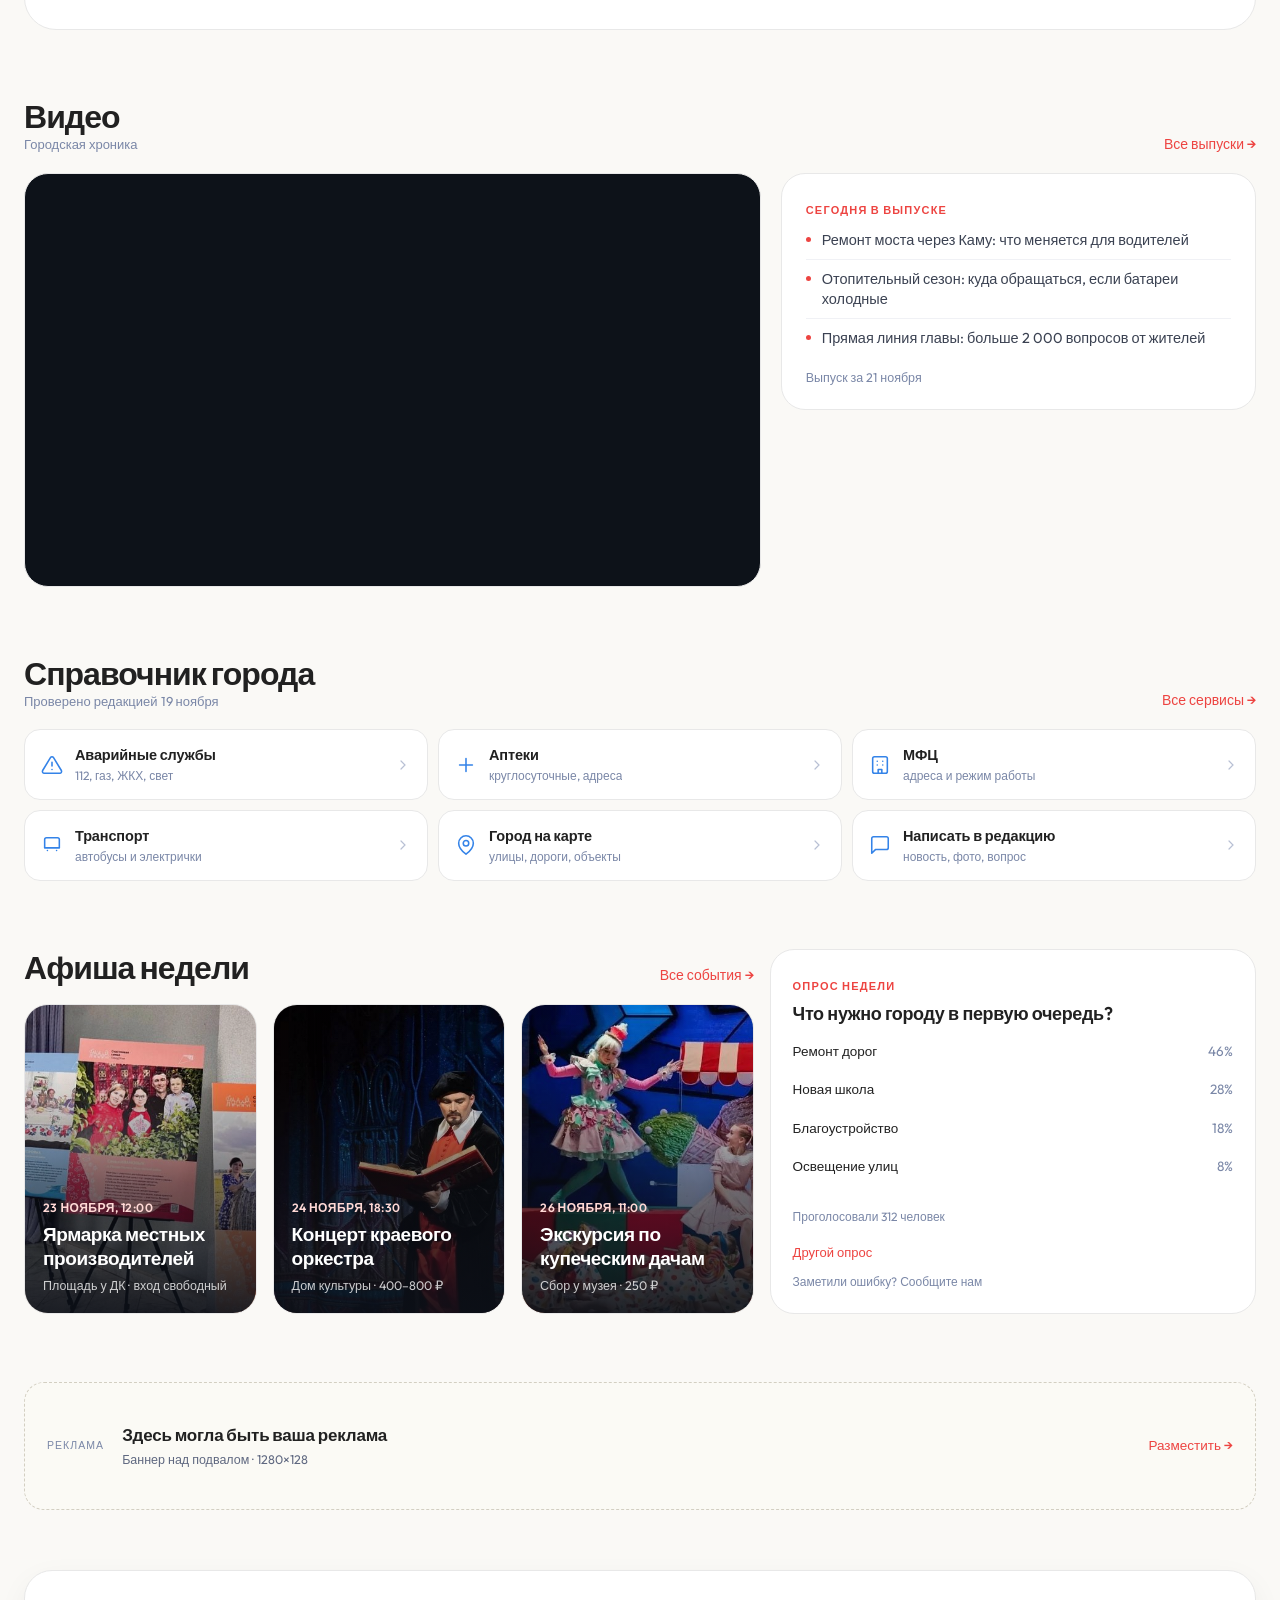
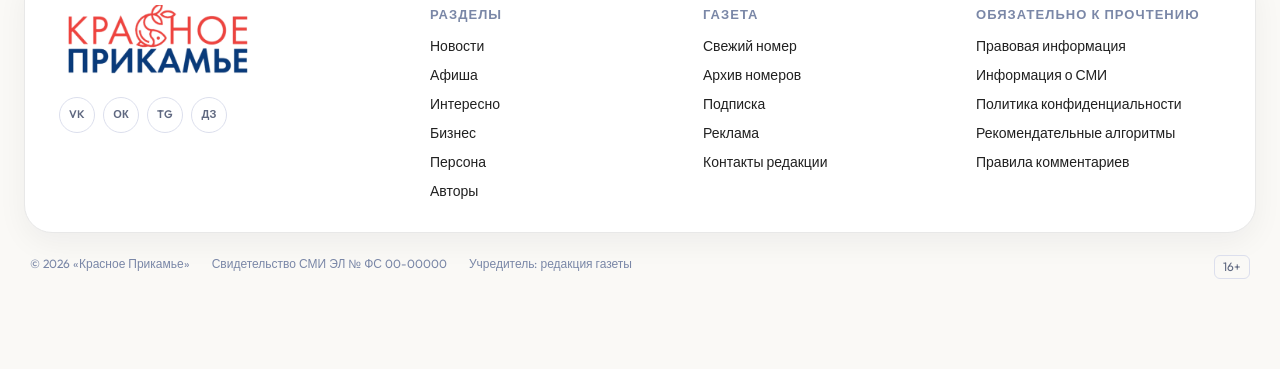
==== commit de68c6ab: "Логотип: рыба поджата к красным буквам" ====
--- a/index.html
+++ b/index.html
@@ -86,7 +86,7 @@
     font-family:'Oswald',-apple-system,sans-serif;font-size:34px;line-height:1}
   .logo .red{color:var(--accent);font-weight:400;letter-spacing:.02em}
   .logo .fish{height:1.12em;width:auto;vertical-align:center;transform:translateY(.07em);
-    margin:0 .09em 0 .09em;
+    margin:0 .02em;
     filter:drop-shadow(.3px 0 0 var(--accent)) drop-shadow(-.3px 0 0 var(--accent)) drop-shadow(0 .3px 0 var(--accent)) drop-shadow(0 -.3px 0 var(--accent))}
   .logo .navy{color:#183070;font-weight:400;letter-spacing:-.005em;display:inline-block;margin-left:.4em}
   .logo:hover{opacity:.88}
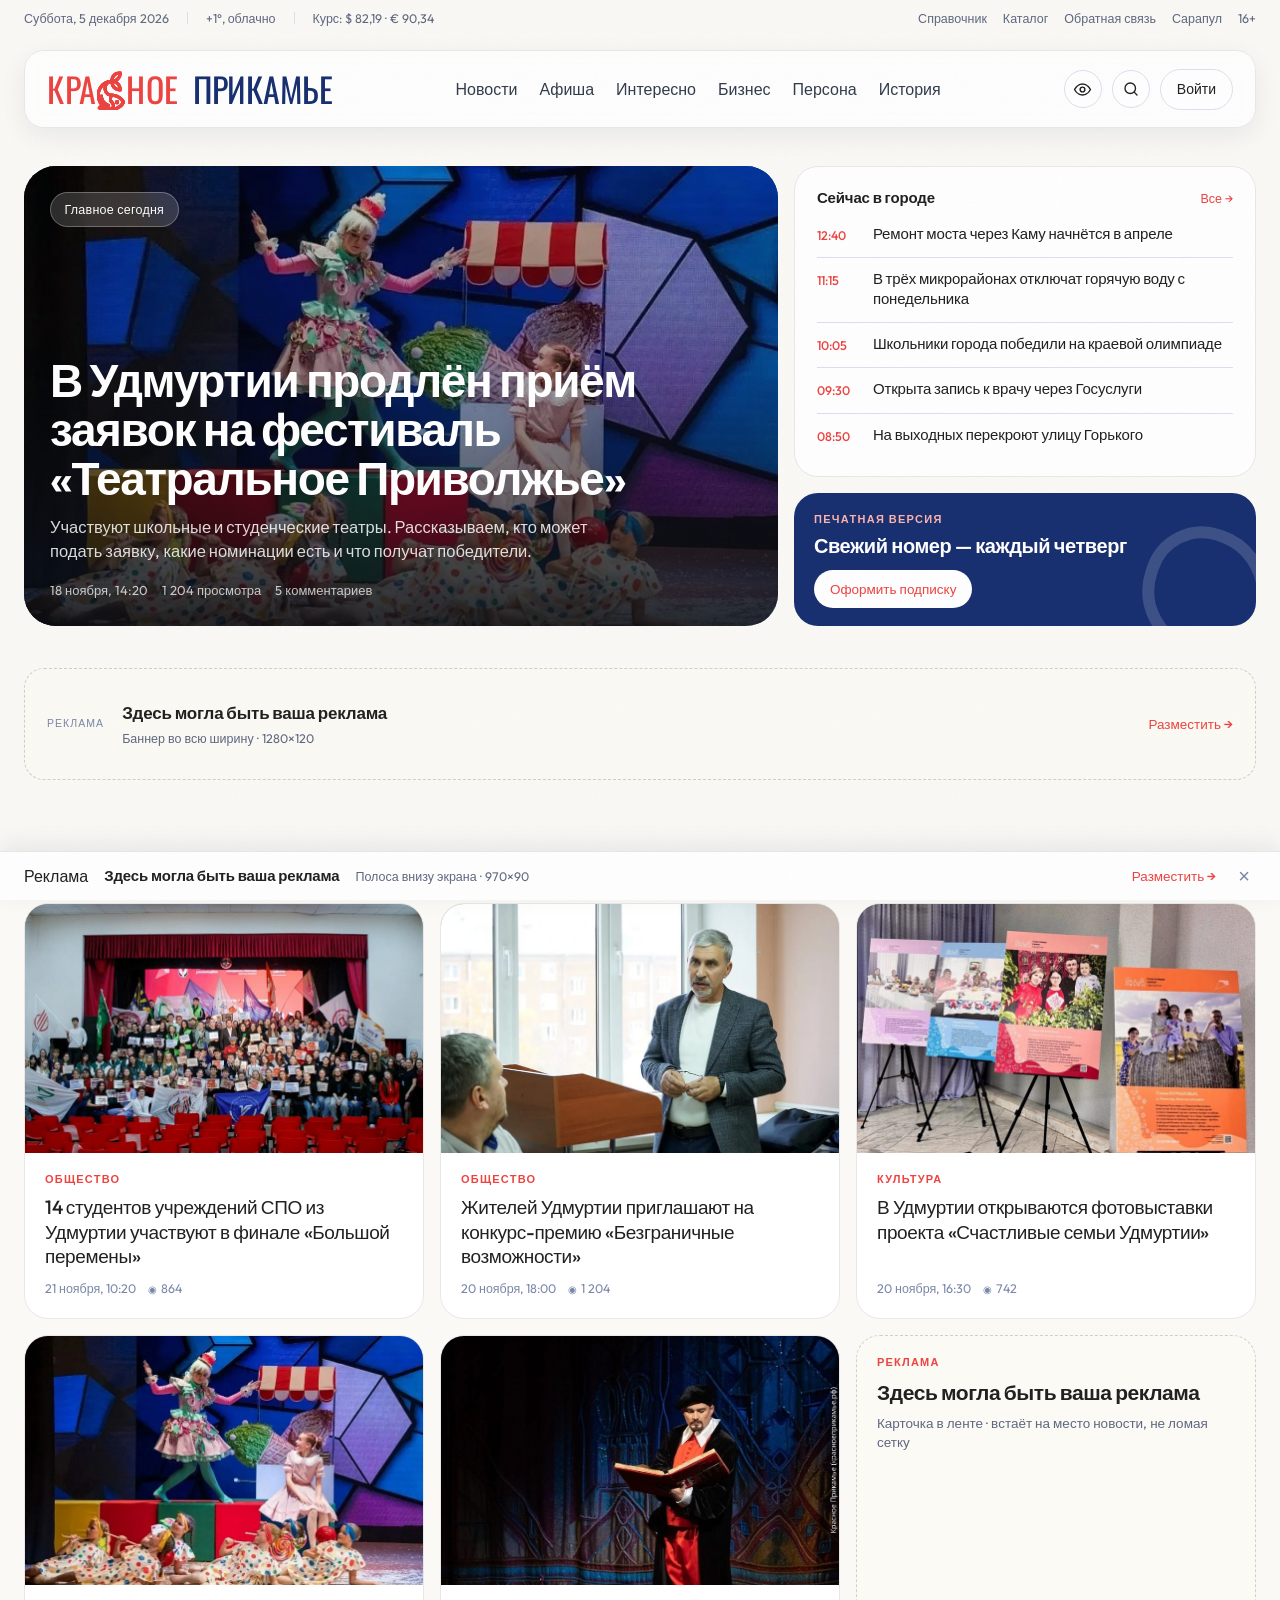
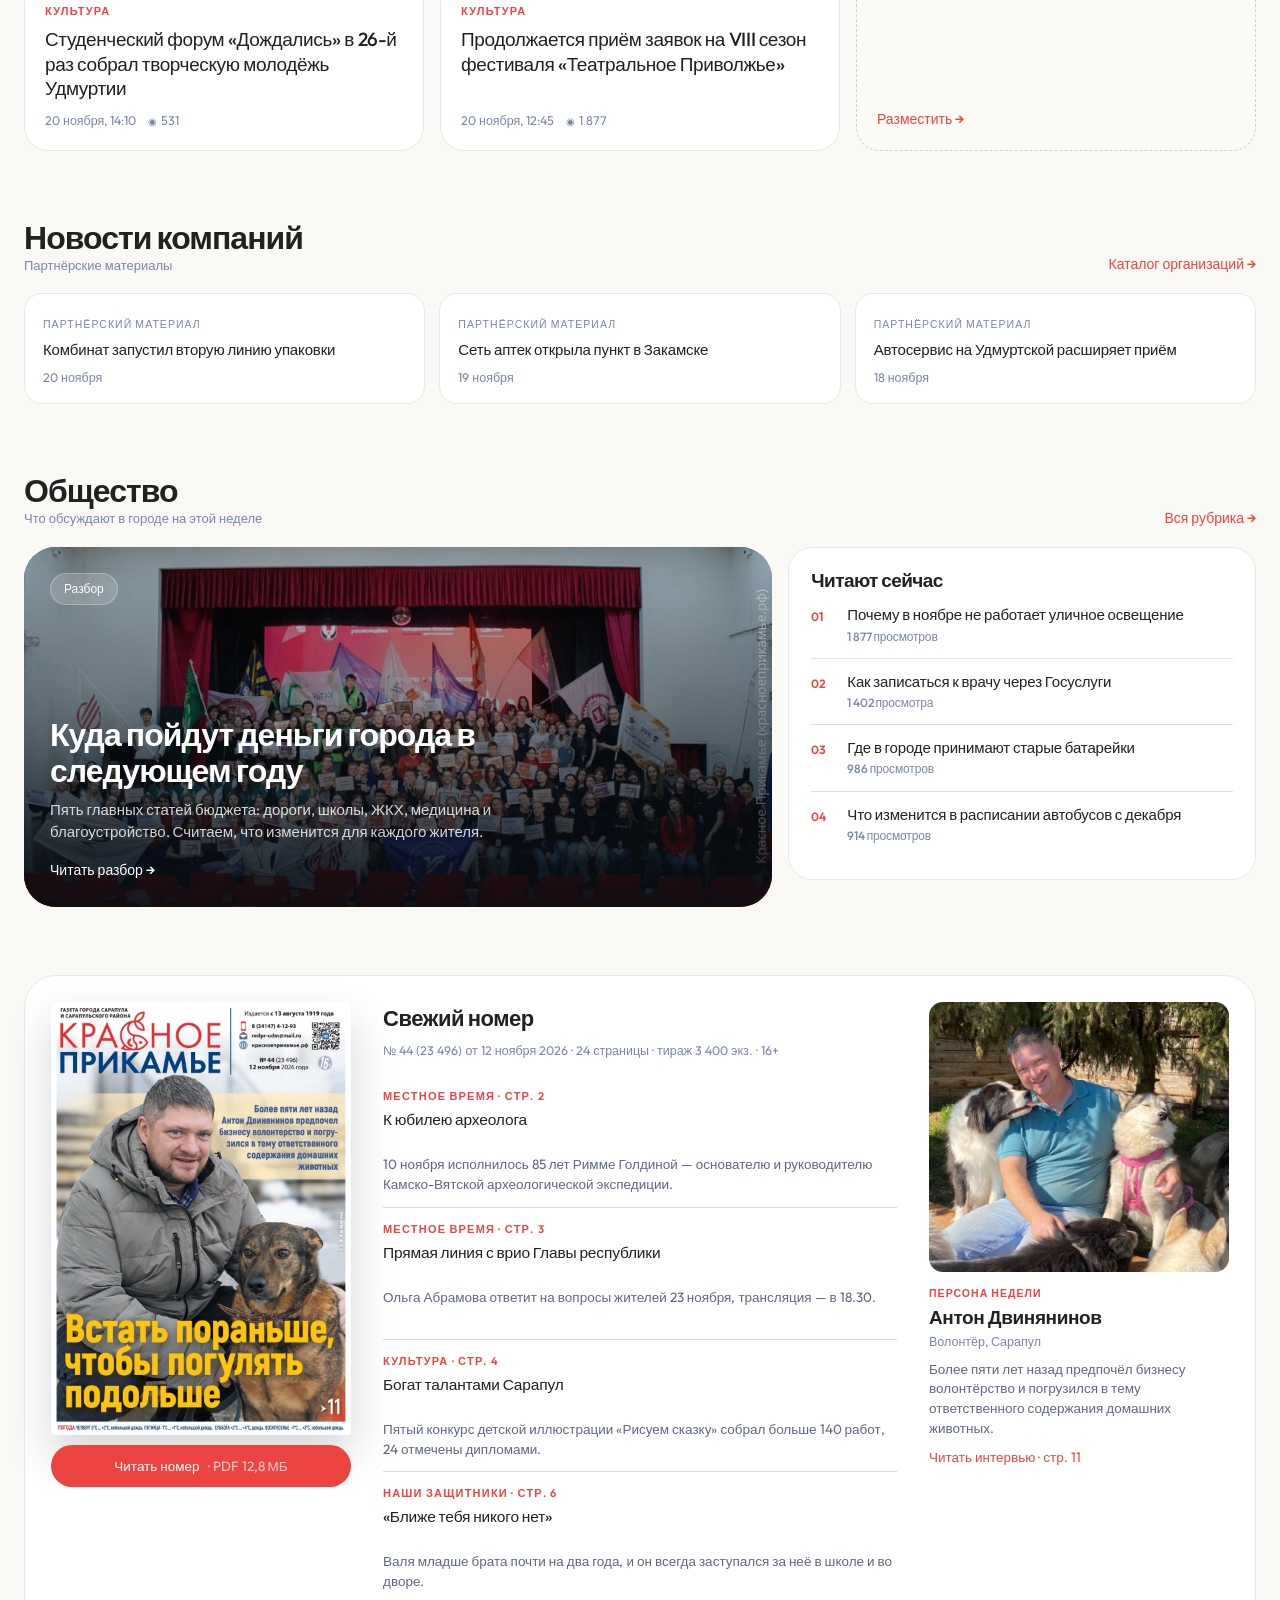
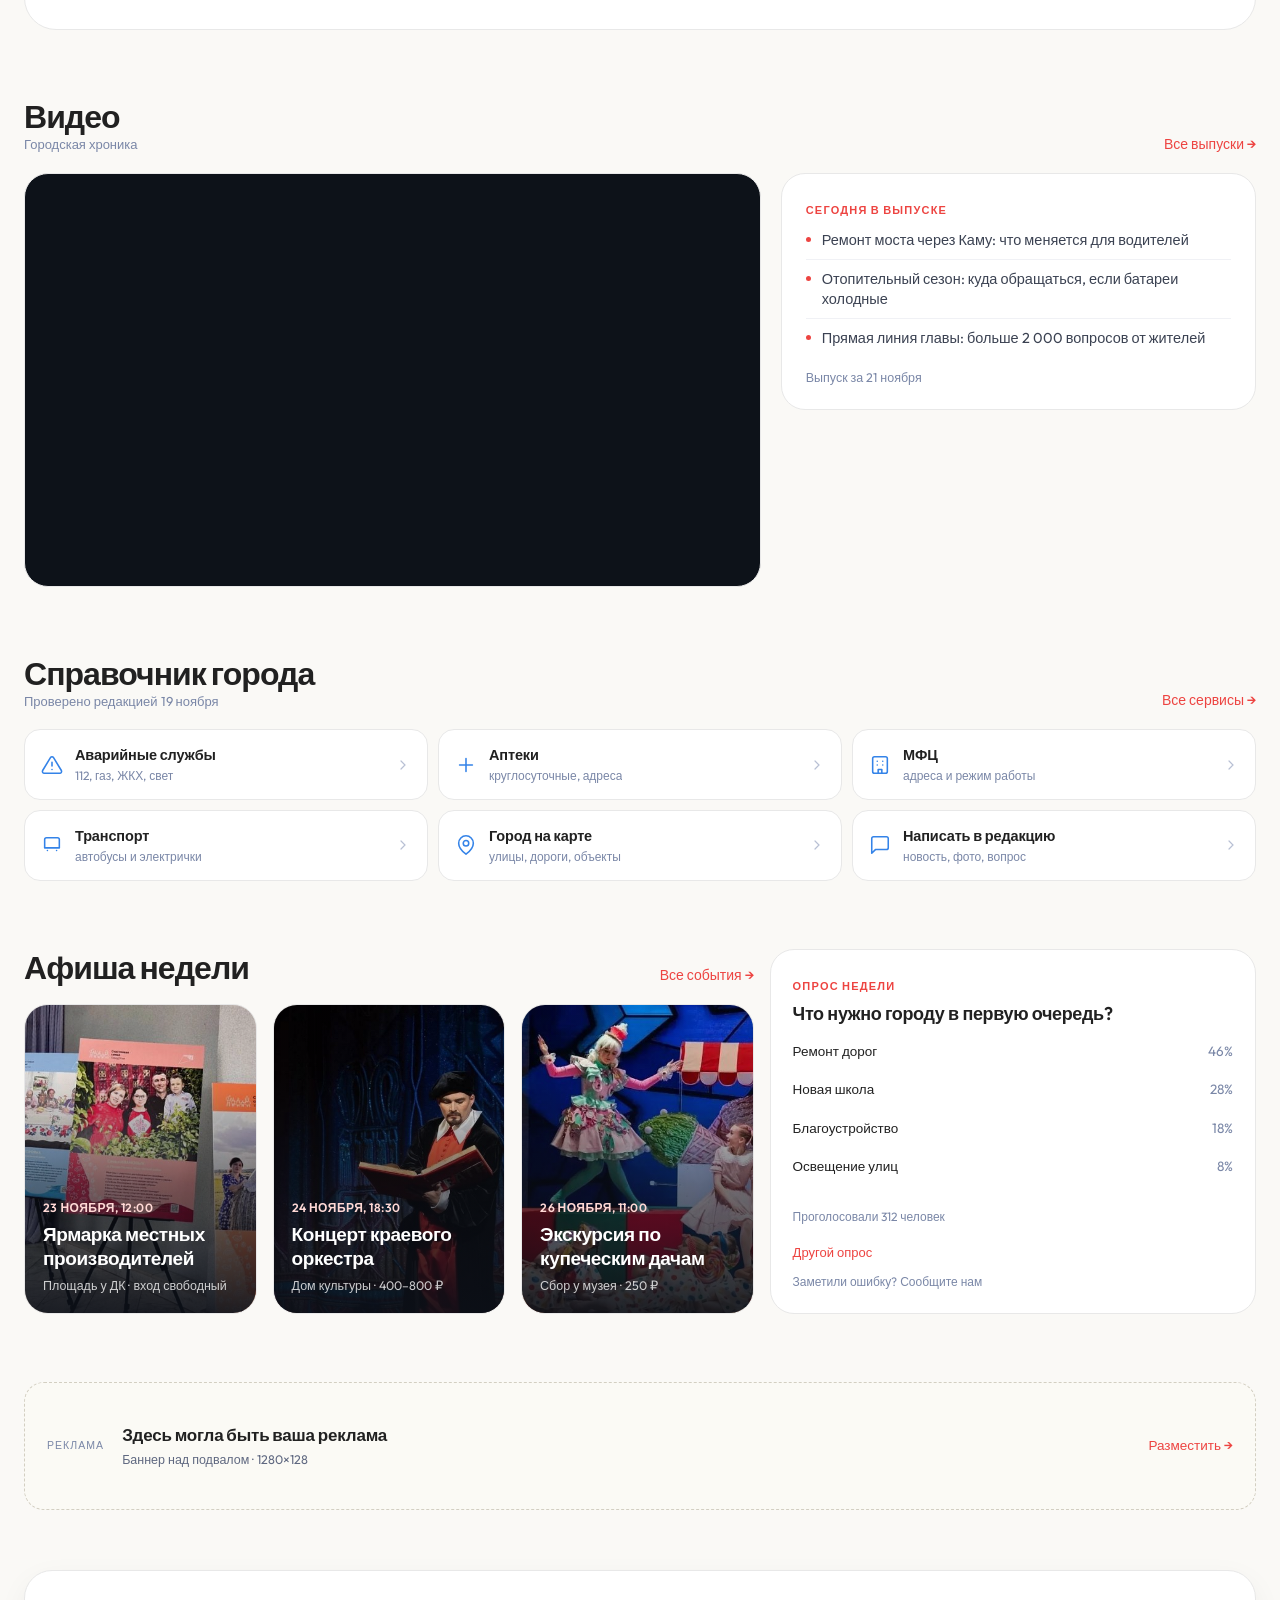
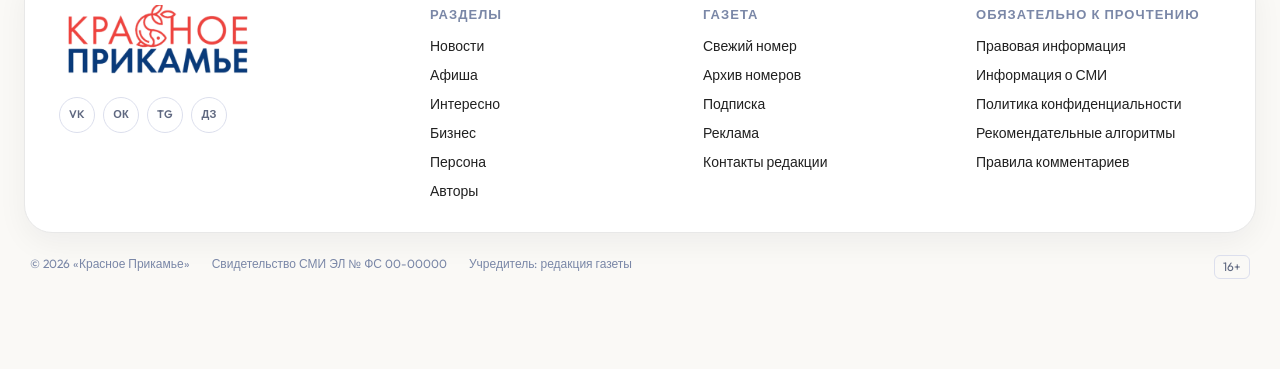
==== commit 39ac671e: "Дата в шапке берётся из текущего дня" ====
--- a/index.html
+++ b/index.html
@@ -406,7 +406,7 @@
 <!-- верхняя служебная строка -->
 <div class="topline">
   <div class="wrap">
-    <span>Суббота, 21 ноября 2026</span>
+    <span id="today">Суббота, 21 ноября 2026</span>
     <span class="sep"></span>
     <span>+1°, облачно</span>
     <span class="sep cur-sep"></span>
@@ -1051,5 +1051,6 @@
   })();
 </script>
 
+<script src="assets/today.js?v=1"></script>
 </body>
 </html>
